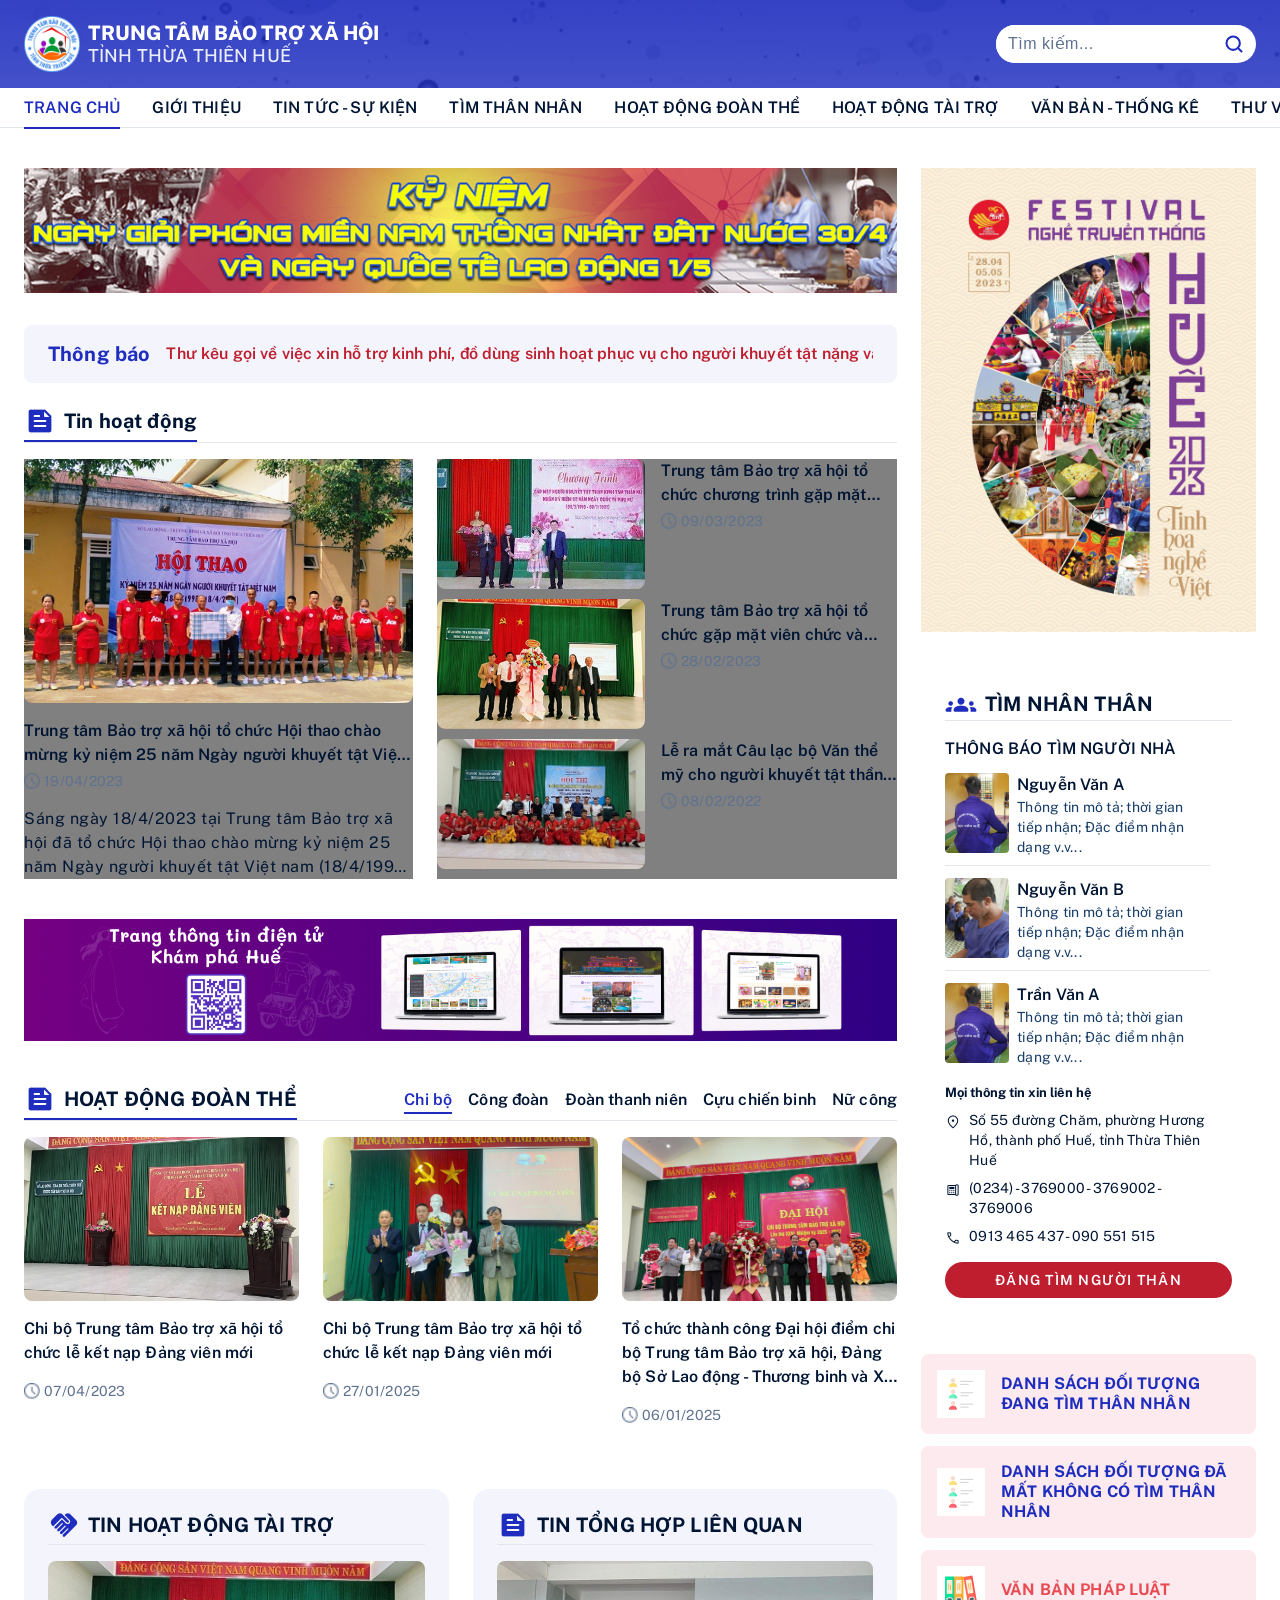
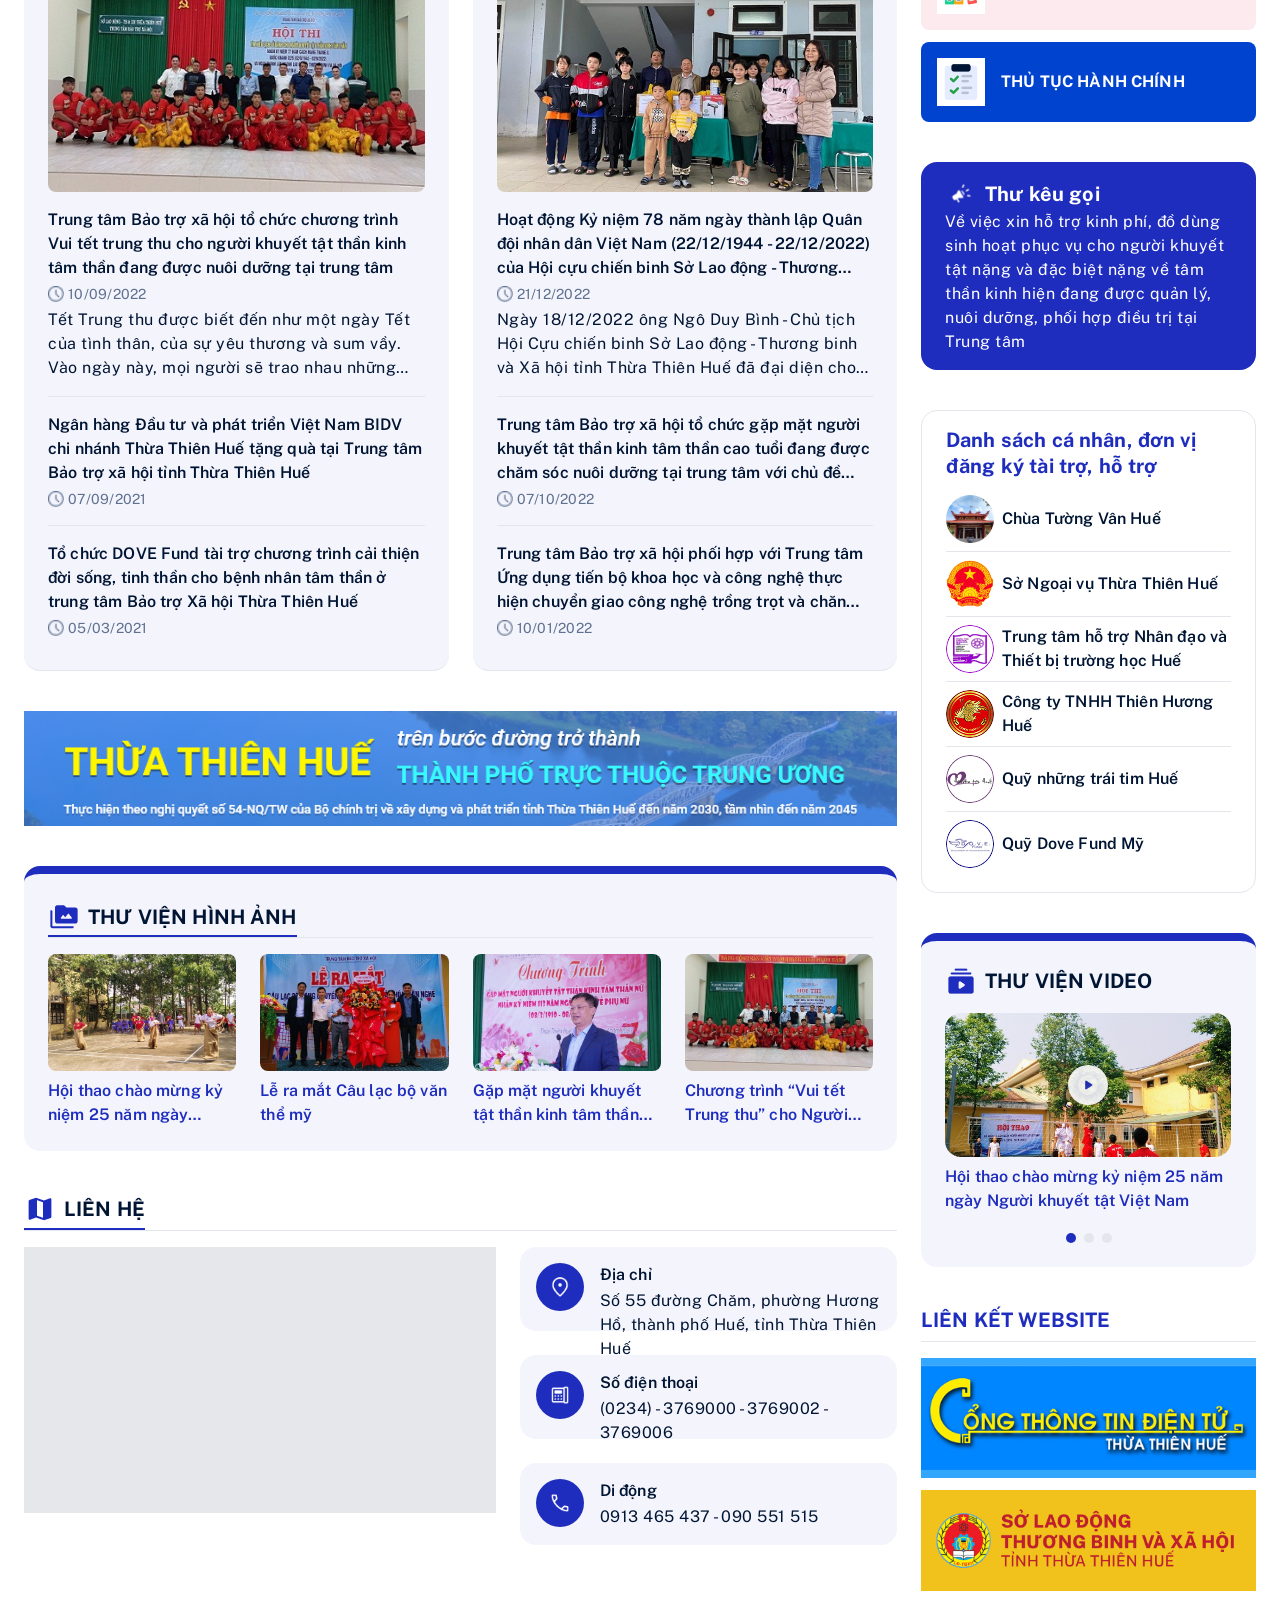
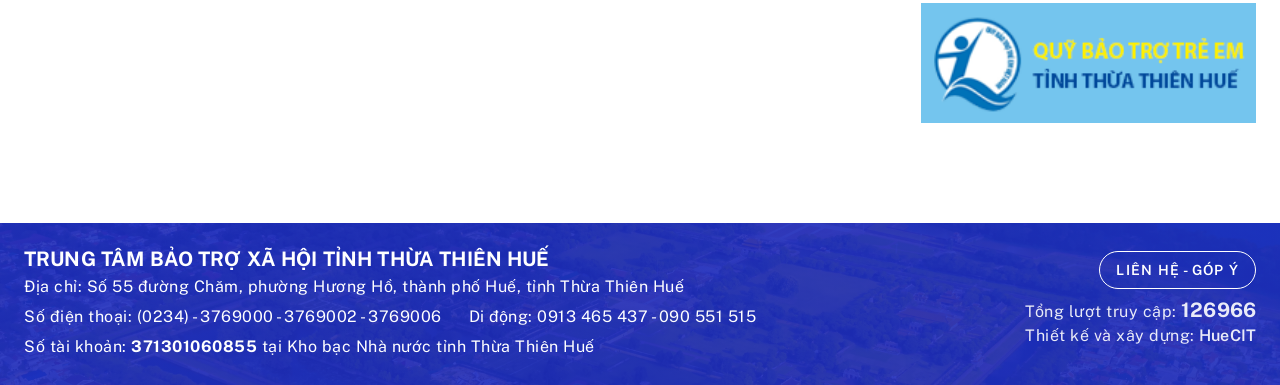
==== home/index.html @ dddcad67 "refactor: improve global and container styles" ====
<!doctype html>
<html lang="vi">
	<head>
		<meta charset="UTF-8" />
		<meta
			name="viewport"
			content="width=device-width, initial-scale=1.0" />
		<link
			href="https://unpkg.com/aos@2.3.1/dist/aos.css"
			rel="stylesheet" />
		<link
			rel="icon"
			href="./assets/favicon/favicon-32x32.ico" />
		<link
			rel="stylesheet"
			href="./assets/css/style.css" />
		<title>Home Page</title>
	</head>
	<body>
		<div class="container">
			<header>
				<div class="top-header">
					<div
						class="left-header align-center"
						data-aos="fade-right">
						<img
							src="./assets/images/header/logo-icon.png"
							alt="Logo"
							class="logo" />
						<div class="header-text">
							<span class="title">TRUNG TÂM BẢO TRỢ XÃ HỘI</span>
							<span class="subtitle">TỈNH THỪA THIÊN HUẾ</span>
						</div>
					</div>

					<div class="right-header">
						<form
							class="search-form align-center"
							role="search"
							action="/search"
							method="GET"
							data-aos="fade-left">
							<input
								type="search"
								name="q"
								class="search-input text-desc"
								placeholder="Tìm kiếm..."
								aria-label="Tìm kiếm"
								autocomplete="off" />
							<button
								type="submit"
								class="search-btn flex-center"
								aria-label="Nút tìm kiếm">
								<svg
									xmlns="http://www.w3.org/2000/svg"
									width="16"
									height="16"
									viewBox="0 0 24 24"
									fill="none"
									stroke="currentColor"
									stroke-width="2.5"
									stroke-linecap="round"
									stroke-linejoin="round">
									<circle
										cx="11"
										cy="11"
										r="8"></circle>
									<line
										x1="21"
										y1="21"
										x2="16.65"
										y2="16.65"></line>
								</svg>
							</button>
						</form>
					</div>
				</div>
				<div class="navigation flex-center">
					<nav
						class="main-nav"
						aria-label="Điều hướng chính">
						<ul class="nav-list align-center"></ul>
					</nav>
				</div>
			</header>

			<div class="main-content">
				<div class="content">
					<main class="left-content">
						<div class="banner-widget">
							<div
								class="banner"
								style="padding: 0 0 8px 0"
								data-aos="zoom-in"
								data-aos-delay="200">
								<a href="">
									<img
										src="./assets/images/banner/top_banner.png"
										alt="Kỷ niệm ngày Giải phóng miền Nam, thống nhất đất nước 30/4 và Quốc tế Lao động 1/5"
								/></a>
							</div>

							<div class="announcement align-center">
								<span class="announcement-title text-title">Thông báo</span>
								<div class="announcement-marquee">
									<a
										href="#"
										class="announcement-link text-subtitle">
										Thư kêu gọi về việc xin hỗ trợ kinh phí, đồ dùng sinh hoạt phục vụ cho người
										khuyết tật nặng và đặc biệt nặng về tâm thần kinh hiện đang được quản lý, nuôi
										dưỡng, phối hợp điều trị tại Trung tâm
									</a>
								</div>
							</div>
						</div>

						<div
							class="article-list"
							id="article-list"></div>

						<div
							class="banner"
							data-aos="zoom-in"
							data-aos-delay="200">
							<a href="">
								<img
									src="./assets/images/banner/center_banner.png"
									alt="Trang thông tin điện tử. Khám phá Huế" />
							</a>
						</div>

						<div class="activities">
							<div class="activities-header">
								<div class="section-title-content has-accent align-center">
									<span class="icon-title flex-center">
										<img
											src="./assets/images/list-icon/title/feed.png"
											alt="" />
									</span>

									<h2 class="text-title">HOẠT ĐỘNG ĐOÀN THỂ</h2>
								</div>

								<nav
									id="activities-nav"
									class="activities-nav text-subtitle align-center"></nav>
							</div>

							<div
								id="activities-list"
								class="activities-list"></div>
						</div>

						<div
							id="related-sections"
							class="related-sections"></div>

						<div
							class="banner"
							data-aos="zoom-in"
							data-aos-delay="200">
							<a href="">
								<img
									src="./assets/images/banner/bottom_banner.png"
									alt="THỪA THIÊN HUẾ trên bước đường trở thành THÀNH PHỐ TRỰC THUỘC TRUNG ƯƠNG" />
							</a>
						</div>

						<div
							id="image-library"
							class="image-library"></div>

						<div class="office-contact">
							<div class="section-title">
								<div
									class="section-title-content has-accent align-center"
									data-aos="fade-right">
									<span class="icon-title flex-center">
										<img
											src="./assets/images/list-icon/map.png"
											alt="LIÊN HỆ" />
									</span>

									<h2 class="text-title">LIÊN HỆ</h2>
								</div>
							</div>

							<div class="office-contact-content">
								<div
									class="office-contact-map"
									data-aos="fade-right">
									<iframe
										src="https://www.google.com/maps/embed?pb=!1m18!1m12!1m3!1d3826.3268831462383!2d107.57902497513851!3d16.45897772888626!2m3!1f0!2f0!3f0!3m2!1i1024!2i768!4f13.1!3m3!1m2!1s0x3141a149e050b84b%3A0xb17d381011b09e63!2zVHJ1bmcgdMOibSBDw7RuZyBuZ2jhu4cgVGjDtG5nIHRpbiB0aMOgbmggcGjhu5EgSHXhur8!5e0!3m2!1svi!2s!4v1790326390320!5m2!1svi!2s"
										width="100%"
										height="100%"
										style="border: 0"
										allowfullscreen=""
										loading="lazy"
										referrerpolicy="no-referrer-when-downgrade">
									</iframe>
								</div>

								<div
									id="office-contact-list"
									class="office-contact-list"
									data-aos="fade-left"></div>
							</div>
						</div>
					</main>

					<aside class="sidebar">
						<div
							class="widget banner-widget"
							data-aos="zoom-in"
							data-aos-delay="200">
							<a href="">
								<img
									src="./assets/images/sidebar-banner/img.png"
									alt="Festival truyền thống" />
							</a>
						</div>

						<div class="widget news-widget">
							<div
								class="section-title-content align-center"
								style="border-bottom: 1px solid #e3e6eb; width: 100%">
								<span class="icon-title flex-center">
									<img
										src="./assets/images/list-icon/groups.png"
										alt="" />
								</span>

								<h2 class="text-title">TÌM NHÂN THÂN</h2>
							</div>

							<div class="mini-post-list">
								<h3 class="text-subtitle">THÔNG BÁO TÌM NGƯỜI NHÀ</h3>

								<div id="missing-relatives-list"></div>
							</div>

							<div
								id="contact-info"
								data-aos="fade-up"></div>

							<a
								href="#"
								class="find-relative-btn flex-center text-button">
								ĐĂNG TÌM NGƯỜI THÂN
							</a>
						</div>

						<div
							class="widget banner-widget"
							id="banner-list"
							data-aos="fade-up"></div>

						<div
							class="widget appeal-widget"
							data-aos="zoom-in"
							data-aos-duration="800">
							<div class="section-title-content align-center">
								<span class="icon-title flex-center">
									<img
										src="./assets/images/list-icon/campaign.png"
										alt="" />
								</span>

								<h3 class="text-title">Thư kêu gọi</h3>
							</div>

							<p class="text-desc">
								Về việc xin hỗ trợ kinh phí, đồ dùng sinh hoạt phục vụ cho người khuyết tật nặng và đặc
								biệt nặng về tâm thần kinh hiện đang được quản lý, nuôi dưỡng, phối hợp điều trị tại
								Trung tâm
							</p>
						</div>

						<div
							class="widget sponsor-widget"
							data-aos="fade-up">
							<h3 class="sponsor-title text-title">
								Danh sách cá nhân, đơn vị<br />
								đăng ký tài trợ, hỗ trợ
							</h3>
							<div
								id="sponsor-list"
								class="sponsor-list"></div>
						</div>

						<div
							class="widget video-widget"
							data-aos="fade-up">
							<div
								class="section-title-content align-center"
								id="video-widget-heading"></div>

							<div id="video-list"></div>

							<div
								id="video-dots"
								class="video-dots"
								aria-label="Chọn video"></div>
						</div>

						<div
							class="widget website-links"
							data-aos="fade-up">
							<h4 class="widget-heading-text text-title">LIÊN KẾT WEBSITE</h4>
							<div id="website-links-list"></div>
						</div>
					</aside>
				</div>
			</div>

			<footer>
				<div class="footer-container align-center">
					<div
						id="footer-contact"
						class="left-footer"></div>

					<div class="right-footer">
						<a
							href="#lien-he"
							class="btn-feedback text-button"
							>LIÊN HỆ - GÓP Ý</a
						>
						<p class="start-item text-desc">Tổng lượt truy cập: <span class="text-title">126966</span></p>
						<p class="start-item text-desc">
							Thiết kế và xây dựng:
							<a
								class="text-subtitle"
								href="#"
								target="_blank"
								>HueCIT</a
							>
						</p>
					</div>
				</div>
			</footer>
		</div>
		<script src="https://unpkg.com/aos@2.3.1/dist/aos.js"></script>
		<script>
			AOS.init({
				duration: 1000,
				once: true,
			});
		</script>
		<script
			type="module"
			src="./assets/js/script.js"></script>
	</body>
</html>
---- home/assets/css/style.css ----
@font-face {
	font-family: 'Public Sans';
	src:
		url('../fonts/PublicSans/PublicSans-VariableFont_wght.ttf') format('truetype-variations'),
		url('../fonts/PublicSans/PublicSans-VariableFont_wght.ttf') format('truetype');
	font-weight: 400 900;
	font-style: normal;
	font-display: swap;
}

@font-face {
	font-family: 'Public Sans';
	src:
		url('../fonts/PublicSans/PublicSans-Italic-VariableFont_wght.ttf') format('truetype-variations'),
		url('../fonts/PublicSans/PublicSans-Italic-VariableFont_wght.ttf') format('truetype');
	font-weight: 400 900;
	font-style: italic;
	font-display: swap;
}

:root {
	/* Background */
	--color-primary: #1e2dbe;
	--color-secondary: #ffffff;
	--color-surface: #f4f4fc;
	--color-danger: #be1e2e;

	/* Text */
	--color-text-primary: #001533;
	--color-text-secondary: #ffffff;
	--color-text-muted: #5e718f;

	/* Interactive */
	--color-link: #1e2dbe;
	--color-link-hover: #1630a8;
	--color-border: #e3e6eb;

	/* Accent */
	--color-accent: #1e2dbe;
}

* {
	margin: 0;
	padding: 0;
	box-sizing: border-box;
}

body {
	font-family: 'Public Sans', sans-serif;
	font-size: 13px;
	line-height: 1.5;
	background: var(--color-secondary);
	color: var(--color-text-primary);
}

a {
	color: inherit;
	text-decoration: none;
}

ul,
ol {
	list-style: none;
}

img {
	display: block;
	max-width: 100%;
}

/* Utility Class */
.flex-center {
	display: flex;
	align-items: center;
	justify-content: center;
}

.align-center {
	display: flex;
	align-items: center;
}

.icon-title {
	width: 32px;
	height: 32px;
	flex-shrink: 0;
}

.line-clamp {
	display: -webkit-box;
	-webkit-box-orient: vertical;
	-webkit-line-clamp: 2;
	line-clamp: 2;
	overflow: hidden;
}

.line-clamp-3 {
	display: -webkit-box;
	-webkit-box-orient: vertical;
	-webkit-line-clamp: 3;
	line-clamp: 3;
	overflow: hidden;
}

.text-title {
	font-weight: 700;
	font-size: 20px;
	line-height: 26px;
	letter-spacing: 0.15px;
}

.text-subtitle {
	font-weight: 600;
	font-size: 16px;
	line-height: 24px;
	letter-spacing: 0.15px;
}

.text-desc {
	font-weight: 400;
	font-size: 16px;
	line-height: 24px;
	letter-spacing: 0.5px;
}

.text-button {
	font-weight: 600;
	font-size: 14px;
	line-height: 20px;
	letter-spacing: 1.25px;
	border-radius: 24px;
	color: var(--color-text-secondary);
}

.text-sm-desc {
	font-weight: 400;
	font-size: 14px;
	line-height: 20px;
	letter-spacing: 0.25px;
}
/* Utility Class */

body > .container {
	width: 100%;
	max-width: 1920px;
	margin: 0 auto;
}

header {
	width: 100%;
	background:
		linear-gradient(rgba(30, 45, 190, 0.9), rgba(30, 45, 190, 0.8)),
		url('../images/bg-header/Frame.png') center / cover no-repeat;
	margin-bottom: 40px;
}

.top-header {
	display: flex;
	align-items: center;
	justify-content: space-between;

	height: 88px;
	max-width: 1408px;
	margin: 0 auto;
	padding: 0 24px;
}

.logo {
	width: 56px;
	height: 56px;
	object-fit: contain;
	flex-shrink: 0;
}

.header-text {
	display: flex;
	flex-direction: column;
	justify-content: center;
}

.left-header {
	gap: 8px;
}

.left-header .title,
.left-header .subtitle {
	color: var(--color-text-secondary);
}

.left-header .title {
	font-weight: 800;
	font-size: 20px;
	line-height: 24px;
	letter-spacing: 0px;
}

.left-header .subtitle {
	font-weight: 500;
	font-size: 18px;
	line-height: 22px;
	letter-spacing: 0.15px;
	opacity: 0.9;
}

.search-form {
	width: 100%;
	max-width: 280px;
	aspect-ratio: 280 / 40;

	background: var(--color-secondary);
	border-radius: 40px;
	overflow: hidden;
}

.search-input,
.search-input::placeholder {
	color: var(--color-text-muted);
}

.search-input {
	width: 100%;
	height: 100%;
	border: none;
	outline: none;
	padding: 0 12px;
}

.search-btn {
	width: 36px;
	height: 36px;
	border: none;
	background: transparent;
	color: var(--color-link);
	cursor: pointer;
	padding-right: 10px;
}

.search-btn svg {
	width: 24px;
	height: 20px;
}

.navigation {
	min-width: 0;
	height: 40px;
	background: #ffffff;
	border-bottom: 1px solid #e1e5ec;
}

.main-nav {
	width: 100%;
	max-width: 1408px;
	padding: 0 24px;
}

.main-nav,
.nav-list,
.nav-item,
.nav-link {
	height: 100%;
}

.nav-list {
	gap: 32px;
}

.nav-link {
	position: relative;
	font-size: 16px;
	font-weight: 600;
	line-height: 24px;
	letter-spacing: 0.15px;
	white-space: nowrap;
	color: var(--color-text-primary);
}

.nav-link::after {
	content: '';
	width: 0;
	height: 2px;
	position: absolute;
	left: 0;
	bottom: -2px;
	background: var(--color-link);
	transition: width 0.35s ease;
}

.nav-link:hover::after {
	width: 100%;
}

.nav-link.active::after {
	width: 100%;
}

.nav-link:hover,
.nav-link.active {
	color: var(--color-link);
}

.main-content {
	width: 100%;
	max-width: 1408px;
	margin: 0 auto;
	padding: 0 24px;
}

.content {
	display: flex;
	align-items: flex-start;
	gap: 24px;
}

.left-content {
	flex: 1;
	min-width: 0;
}

.sidebar {
	width: 335px;
	flex-shrink: 0;
}

/* REUSE BANNER */
.banner {
	padding: 40px 0;
	overflow: hidden;
}

.banner img {
	width: 100%;
	display: block;
}
/* REUSE BANNER */

.announcement {
	margin-top: 12px;
	width: 100%;
	padding: 16px 24px;
	background: var(--color-surface);
	border-radius: 8px;
	overflow: hidden;
}

.announcement-link {
	color: var(--color-danger) !important;
}

.announcement-title {
	margin-right: 16px;
	color: var(--color-link);
	flex-shrink: 0;
}

.announcement-marquee {
	flex: 1;
	min-width: 0;
	overflow: hidden;
	white-space: nowrap;
}

.announcement-link {
	display: inline-block;
	color: var(--color-text-primary);
	white-space: nowrap;
	animation: announcement-scroll 12s linear infinite;
}

.announcement-link:hover {
	color: var(--color-link);
	animation-play-state: paused;
}

@keyframes announcement-scroll {
	0% {
		transform: translateX(100%);
	}

	100% {
		transform: translateX(-100%);
	}
}

/* REUSE SECTION-TITLE */
.section-title {
	height: 40px;
	border-bottom: 1px solid var(--color-border);
}

.section-title-content {
	width: fit-content;
	height: 100%;
	gap: 8px;
}

.section-title-content.has-accent {
	border-bottom: 2px solid var(--color-accent);
}
/* REUSE SECTION_TITLE */

.article-list {
	margin-top: 20px;
	display: grid;
	grid-template-columns: minmax(0, 453fr) minmax(0, 536fr);
	column-gap: 24px;
}

.article-list .section-title {
	grid-column: 1 / -1;
	grid-row: 1;
	margin: 0 0 16px;
}

.article-list .article-item.featured {
	grid-column: 1;
	grid-row: 2 / 5;
}

.article-list .article-item:not(.featured) {
	grid-column: 2;
}

.article-item {
	display: flex;
	align-items: flex-start;
	gap: 16px;
	background-color: grey;
}

.article-item.featured {
	grid-column: 1;
	grid-row: 1 / 4;
	display: block;
	padding: 0;
}

.article-item.featured .thumb-link {
	width: 100%;
	max-width: 453px;
	aspect-ratio: 453 / 285;

	display: block;
	flex-shrink: 0;
	overflow: hidden;
	border-radius: 8px;
}

.article-item.featured .thumb-img {
	width: 100%;
	height: 100%;
	display: block;
	object-fit: cover;
	image-rendering: auto;
}

.article-item.featured .article-info,
.article-item.featured .article-desc {
	margin-top: 16px;
}

.article-item:not(.featured) {
	grid-column: 2;
	display: flex;
	align-items: flex-start;
	gap: 16px;
}

.article-item:not(.featured) .thumb-link {
	width: 100%;
	max-width: 208px;
	aspect-ratio: 208 / 130;
	display: block;

	overflow: hidden;
	border-radius: 8px;
}

.article-item:not(.featured) .thumb-img {
	width: 100%;
	height: 100%;
	display: block;
	object-fit: cover;
	image-rendering: auto;
}

.article-info {
	flex: 1;
	min-width: 0;
}

.article-title a:hover {
	color: var(--color-link);
}

/* REUSE DATETIME */
.date-meta {
	gap: 4px;
	height: 20px;
	margin: 4px 0;
	color: var(--color-text-muted);
}

.date-meta img {
	width: 16px;
	height: 16px;
	flex-shrink: 0;
}
/* REUSE DATETIME*/

.article-desc {
	margin: 4px 0 0;
}

.article-item:not(.featured) .article-desc {
	display: none;
}

.activities {
	padding-bottom: 60px;
	background: var(--color-secondary);
}

.activities-header {
	position: relative;
	height: 40px;

	display: flex;
	align-items: center;
	justify-content: space-between;
	border-bottom: 1px solid var(--color-border);
}

.activities-nav {
	height: 40px;
	gap: 16px;
	white-space: nowrap;
	overflow: hidden;
}

.activities-nav a {
	position: relative;
	color: var(--color-text);
}

.activities-nav a::after {
	content: '';
	position: absolute;
	left: 0;
	bottom: -2px;
	width: 0;
	height: 2px;
	background: var(--color-link);
	transition: width 0.35s ease;
}

.activities-nav a:hover::after {
	width: 100%;
}

.activities-nav a.active::after {
	width: 100%;
}

.activities-nav a:hover,
.activities-nav a.active {
	color: var(--color-link);
}

.activities-list {
	width: 100%;
	margin-top: 16px;
	overflow: hidden;
}

.activities-track {
	display: flex;
	gap: 24px;
	transition: transform 0.5s ease;
}

.activities-item {
	flex: 0 0 calc((100% - 48px) / 3);
	min-width: 0;
}

.activities-thumb {
	width: 100%;
	max-width: 334px;
	aspect-ratio: 334 / 200;

	display: block;
	overflow: hidden;
	border-radius: 8px;
}

.activities-thumb img {
	width: 100%;
	height: 100%;
	display: block;
	object-fit: cover;
}

.activities-item-title {
	margin: 16px 0 16px 0;
}

.activities-item-title a:hover {
	color: var(--color-text-muted);
}

.empty-message {
	grid-column: 1 / -1;
	padding: 32px 24px;
	text-align: center;
	color: var(--color-text-muted);
	background: var(--color-surface);
	border: 1px solid var(--color-border);
	border-radius: 8px;
}

.related-sections {
	width: 100%;
	display: grid;
	grid-template-columns: repeat(2, minmax(0, 1fr));
	gap: 24px;
}

.related-section {
	padding: 16px 24px;
	background: var(--color-surface);
	border-radius: 16px;
	border-bottom: 1px solid var(--color-border);
}

.related-section-list {
	margin-top: 16px;
}

.related-article {
	border-bottom: 1px solid var(--color-border);
	margin-bottom: 16px;
}

.related-article:last-child {
	border-bottom: none;
}

.related-article-image {
	display: block;
	width: 100%;
	max-width: 465px;
	aspect-ratio: 465 / 285;
	margin-bottom: 16px;

	object-fit: cover;
	border-radius: 8px;
}

.related-article-list {
	min-width: 0;
	margin-bottom: 16px;
}

.image-library {
	padding: 24px;
	background: var(--color-surface);
	border-top: 8px solid var(--color-accent);
	border-radius: 16px;
	overflow: hidden;
}

.image-library-list {
	margin-top: 16px;
	display: grid;
	grid-template-columns: repeat(4, minmax(0, 1fr));
	gap: 24px;
}

.image-library-list:has(.image-library-track) {
	display: block;
	overflow: hidden;
}

.image-library-track {
	display: flex;
	gap: 24px;
	transition: transform 0.5s ease;
}

.image-library-track .image-library-item {
	flex: 0 0 calc((100% - 72px) / 4);
	min-width: 0;
}

.image-library-thumb {
	display: block;
	width: 100%;
	aspect-ratio: 232.5 / 144;

	overflow: hidden;
	border-radius: 8px;
}

.image-library-thumb img {
	display: block;
	width: 100%;
	height: 100%;
	object-fit: cover;
}

.image-library-item-title {
	margin-top: 8px;
	color: var(--color-link);
}

.image-library-item-title a:hover {
	color: var(--color-text-primary);
}

.office-contact {
	width: 100%;
	padding-top: 40px;
}

.office-contact-content {
	width: 100%;
	display: grid;
	grid-template-columns: minmax(0, 1.25fr) minmax(320px, 1fr);
	gap: 24px;
	margin-top: 16px;
}

.office-contact-map {
	width: 100%;
	max-width: 573px;
	aspect-ratio: 573 / 324;
	overflow: hidden;
	background: #e5e7eb;
}

.office-contact-map iframe {
	display: block;
	width: 100%;
	height: 100%;
	border: 0;
}

.office-contact-list {
	display: flex;
	flex-direction: column;
	gap: 24px;
}

.office-contact-item {
	display: flex;
	align-items: flex-start;
	max-height: 84px;
	padding: 16px;
	background: #f4f4fc;
	border-radius: 16px;
}

.office-contact-icon {
	width: 48px;
	height: 48px;
	flex: 0 0 48px;
	margin-right: 16px;
	border-radius: 50%;
	background: var(--color-primary);
}

.office-contact-icon img {
	width: 24px;
	height: 24px;
	display: block;
}

.office-contact-detail {
	flex: 1;
	min-width: 0;
}

.office-contact-detail h3 {
	margin-bottom: 2px;
}

.widget {
	margin-bottom: 40px;
}

.news-widget {
	width: 100%;
	border-radius: 16px;
	padding: 16px 24px;
}

.mini-post-list {
	margin-top: 16px;
	padding-right: 22px;
}

.mini-post {
	display: flex;
	align-items: flex-start;
	gap: 8px;
	border-bottom: 1px solid var(--color-border);
	padding-bottom: 8px;
	margin: 12px 0 8px 0;
}

.mini-post:last-child {
	border-bottom: none;
}

.mini-thumb {
	width: 100%;
	max-width: 64px;
	aspect-ratio: 64 / 80;

	flex-shrink: 0;
	object-fit: cover;
	border-radius: 4px;
}

.mini-content {
	flex: 1;
	min-width: 0;
}

.mini-desc {
	color: #173c68;
}

.contact-info {
	margin-top: 16px;
}

.contact-info .title {
	font-weight: 600;
	font-size: 14px;
	line-height: 20px;
	letter-spacing: 0.1px;
}

.contact-item {
	display: flex;
	align-items: flex-start;
	margin-top: 8px;
	padding-right: 22px;
	gap: 8px;
}

.contact-icon {
	padding-top: 4px;
	flex-shrink: 0;
}

.find-relative-btn {
	width: 100%;
	height: 36px;
	margin-top: 16px;
	background: var(--color-danger);
	padding: 8px 16px;
}

.find-relative-btn:hover {
	background: #ffffff;
	color: var(--color-danger);
	border: 1px solid var(--color-danger);
}

.banner-widget {
	display: flex;
	flex-direction: column;
	gap: 12px;
}

.cta-card {
	min-height: 80px;
	padding: 16px;
	gap: 16px;
	border-radius: 8px;
	color: var(--color-link);
}

.cta-icon {
	width: 48px;
	height: 48px;
	flex-shrink: 0;
	background-color: var(--color-secondary);
}

.cta-text {
	font-weight: 700;
	font-size: 16px;
	line-height: 20px;
	letter-spacing: 0.15px;
}

.cta-card.pink {
	background: #fdeaee;
	color: var(--color-link);
}

.cta-card.blue {
	background: #0043ce;
	color: var(--color-text-secondary);
}

.appeal-widget {
	padding: 16px 24px;
	border-radius: 16px;
	background: var(--color-primary);
	color: var(--color-text-secondary);
}

.sponsor-widget {
	padding: 16px 24px;
	border-radius: 16px;
	border: 1px solid var(--color-border);
	background: var(--color-text-secondary);
}

.sponsor-title {
	color: var(--color-link);
}

.sponsor-list {
	margin-top: 16px;
	width: 100%;
}

.sponsor-item {
	min-height: 48px;
	margin-top: 8px;
	padding-bottom: 8px;
	gap: 8px;
	border-bottom: 1px solid var(--color-border);
}

.sponsor-item:last-child {
	border-bottom: none;
}

.sponsor-item img {
	width: 48px;
	height: 48px;
	flex-shrink: 0;
	object-fit: cover;
	border-radius: 50%;
}

.video-widget {
	width: 100%;
	padding: 24px;
	background-color: var(--color-surface);
	border-radius: 16px;
	border-top: 8px solid var(--color-accent);
}

#video-list {
	min-height: 220px;
}

.video-item {
	display: none;
	margin-top: 16px;
}

.video-item.active {
	display: block;
}

/* =========================
   Video Thumbnail
   ========================= */

.video-thumbnail {
	position: relative;
	width: 100%;
	max-width: 286px;
	aspect-ratio: 286 / 144;
	overflow: hidden;
	border-radius: 16px;
	cursor: pointer;
}

/* Thumbnail image */
.video-thumbnail > img {
	display: block;
	width: 100%;
	height: 100%;
	object-fit: cover;

	transition:
		opacity 0.25s ease,
		transform 0.3s ease;
}

/* Dark overlay */
.video-thumbnail::after {
	content: '';
	position: absolute;
	inset: 0;

	background: rgba(0, 0, 0, 0);

	pointer-events: none;

	transition: background-color 0.25s ease;
}

/* =========================
   Play Button
   ========================= */

.play-button {
	position: absolute;
	top: 50%;
	left: 50%;
	z-index: 2;

	width: 40px;
	height: 40px;

	display: flex;
	align-items: center;
	justify-content: center;

	padding: 0;
	border: 0;
	border-radius: 50%;

	background: var(--color-secondary);

	opacity: 0.9;

	transform: translate(-50%, -50%);

	transition:
		transform 0.25s ease,
		opacity 0.25s ease,
		background-color 0.25s ease,
		box-shadow 0.25s ease;
}

.play-button img {
	display: block;
	width: 48px;
	height: 48px;
	object-fit: contain;
}

.video-thumbnail:hover > img {
	opacity: 0.65;
	transform: scale(1.05);
}

.video-thumbnail:hover::after {
	background: rgba(0, 0, 0, 0.15);
}

.video-thumbnail:hover .play-button {
	opacity: 1;
	transform: translate(-50%, -50%) scale(1.12);
	background-color: var(--color-accent);
	box-shadow: 0 6px 20px rgba(0, 0, 0, 0.25);
}

.video-thumbnail:active .play-button {
	transform: translate(-50%, -50%) scale(0.98);
}

.video-item h4 {
	margin: 8px 0 0;
	color: var(--color-link);
}

.video-dots {
	display: flex;
	justify-content: center;
	align-items: center;
	gap: 8px;
}

.video-dot {
	width: 10px;
	height: 10px;
	padding: 0;
	border: 0;
	border-radius: 50%;
	background-color: var(--color-border);
	cursor: pointer;
	transition:
		width 0.2s ease,
		background-color 0.2s ease,
		transform 0.2s ease;
}

.video-dot.active {
	background-color: var(--color-accent);
}

.video-dot:hover {
	background-color: var(--color-secondary);
	transform: scale(1.15);
}

.widget-heading-text {
	padding-bottom: 8px;
	margin-bottom: 16px;
	color: var(--color-link);
	border-bottom: 1px solid var(--color-border);
}

.banner-link {
	display: block;
	margin-bottom: 12px;
}

.banner-link img {
	display: block;
	width: 100%;
	height: auto;
}

footer {
	margin-top: 60px;
	width: 100%;
	color: var(--color-text-secondary);
	background:
		linear-gradient(rgba(30, 45, 190, 0.9), rgba(30, 45, 190, 0.9)),
		url('..//images/bg-footer/bg_footer.png') center / cover no-repeat;
}

.footer-container {
	max-width: 1408px;
	margin: 0 auto;
	min-height: 162px;
	padding: 0 24px;
}

.left-footer {
	flex: 1;
}

.info-item {
	padding: 3px 0;
	/* color: #ededed; */
}

.right-footer {
	display: flex;
	flex-direction: column;
	align-items: flex-end;

	width: 100%;
	max-width: 232px;
	aspect-ratio: 232 / 106;
}

.btn-feedback {
	margin-bottom: 8px;
	padding: 8px 16px;
	border: 1px solid var(--color-secondary);
}

.start-item {
	color: rgba(255, 255, 255, 0.9);
}
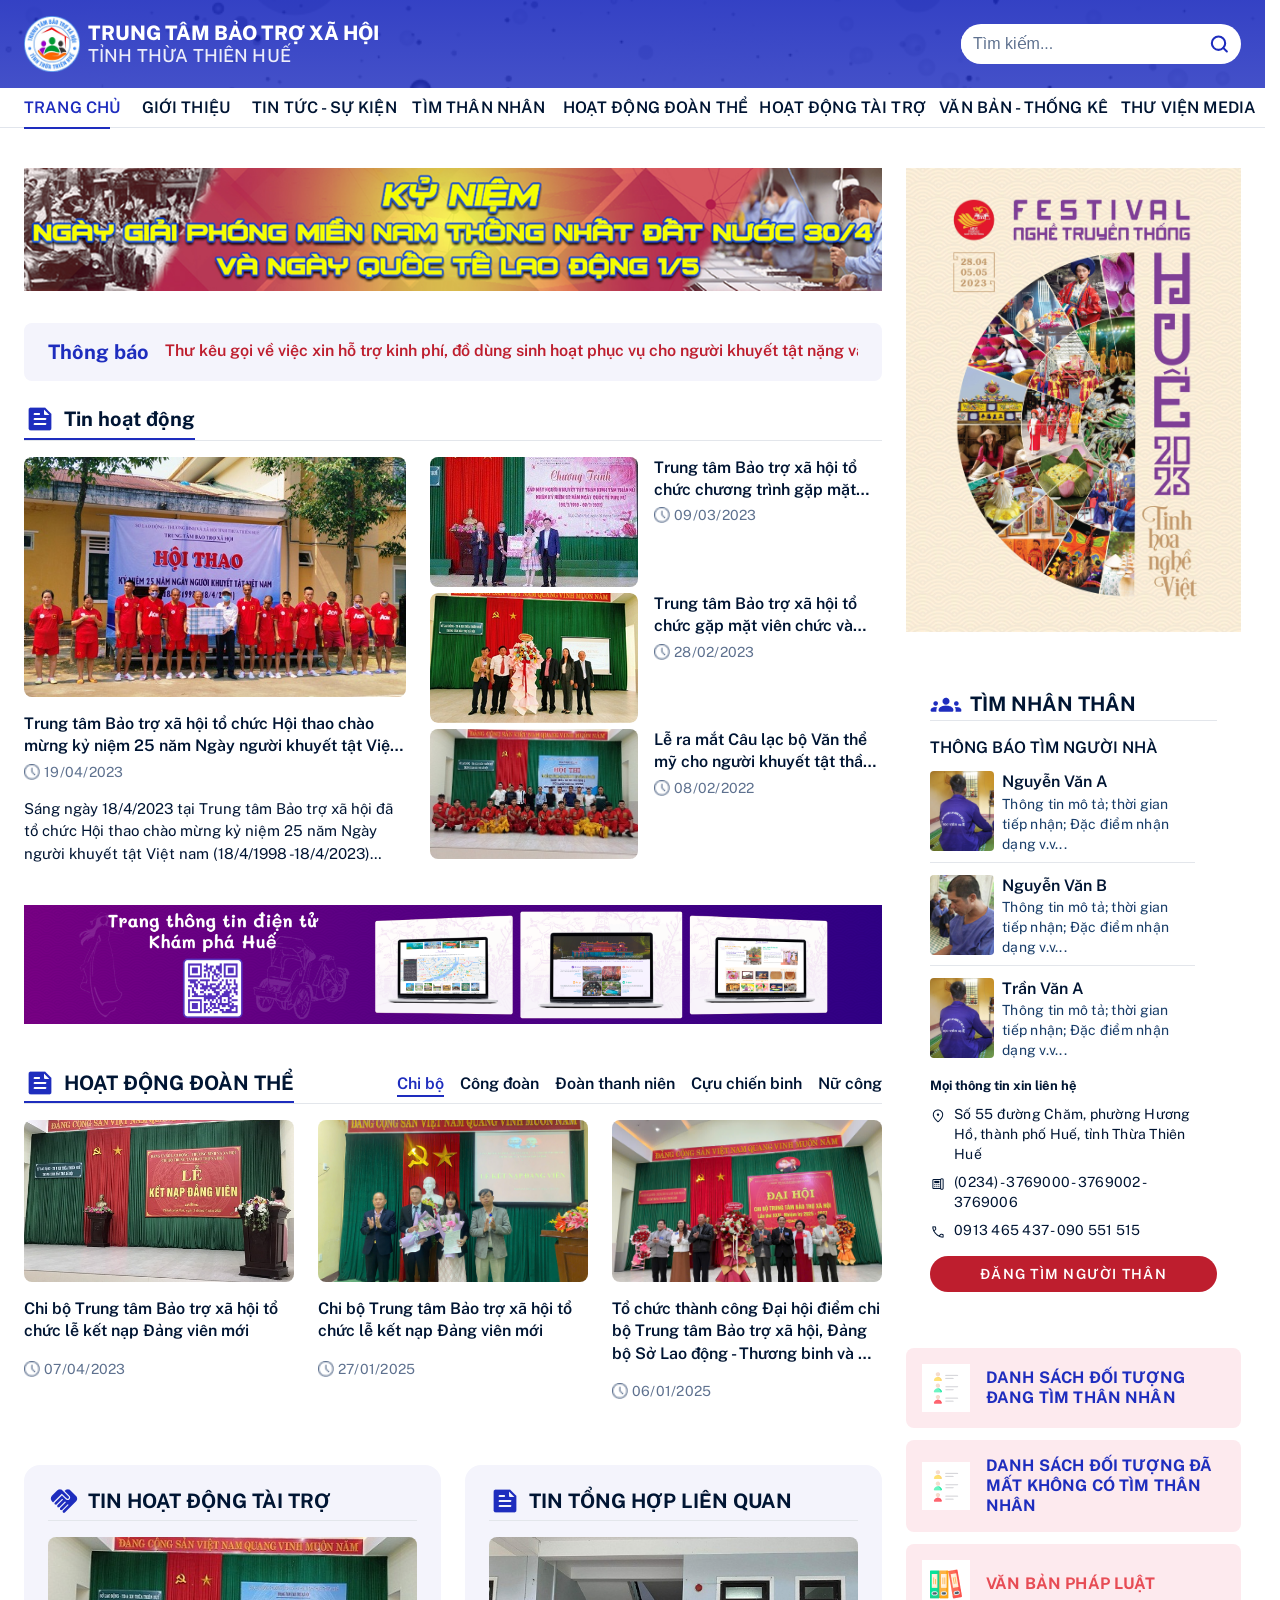
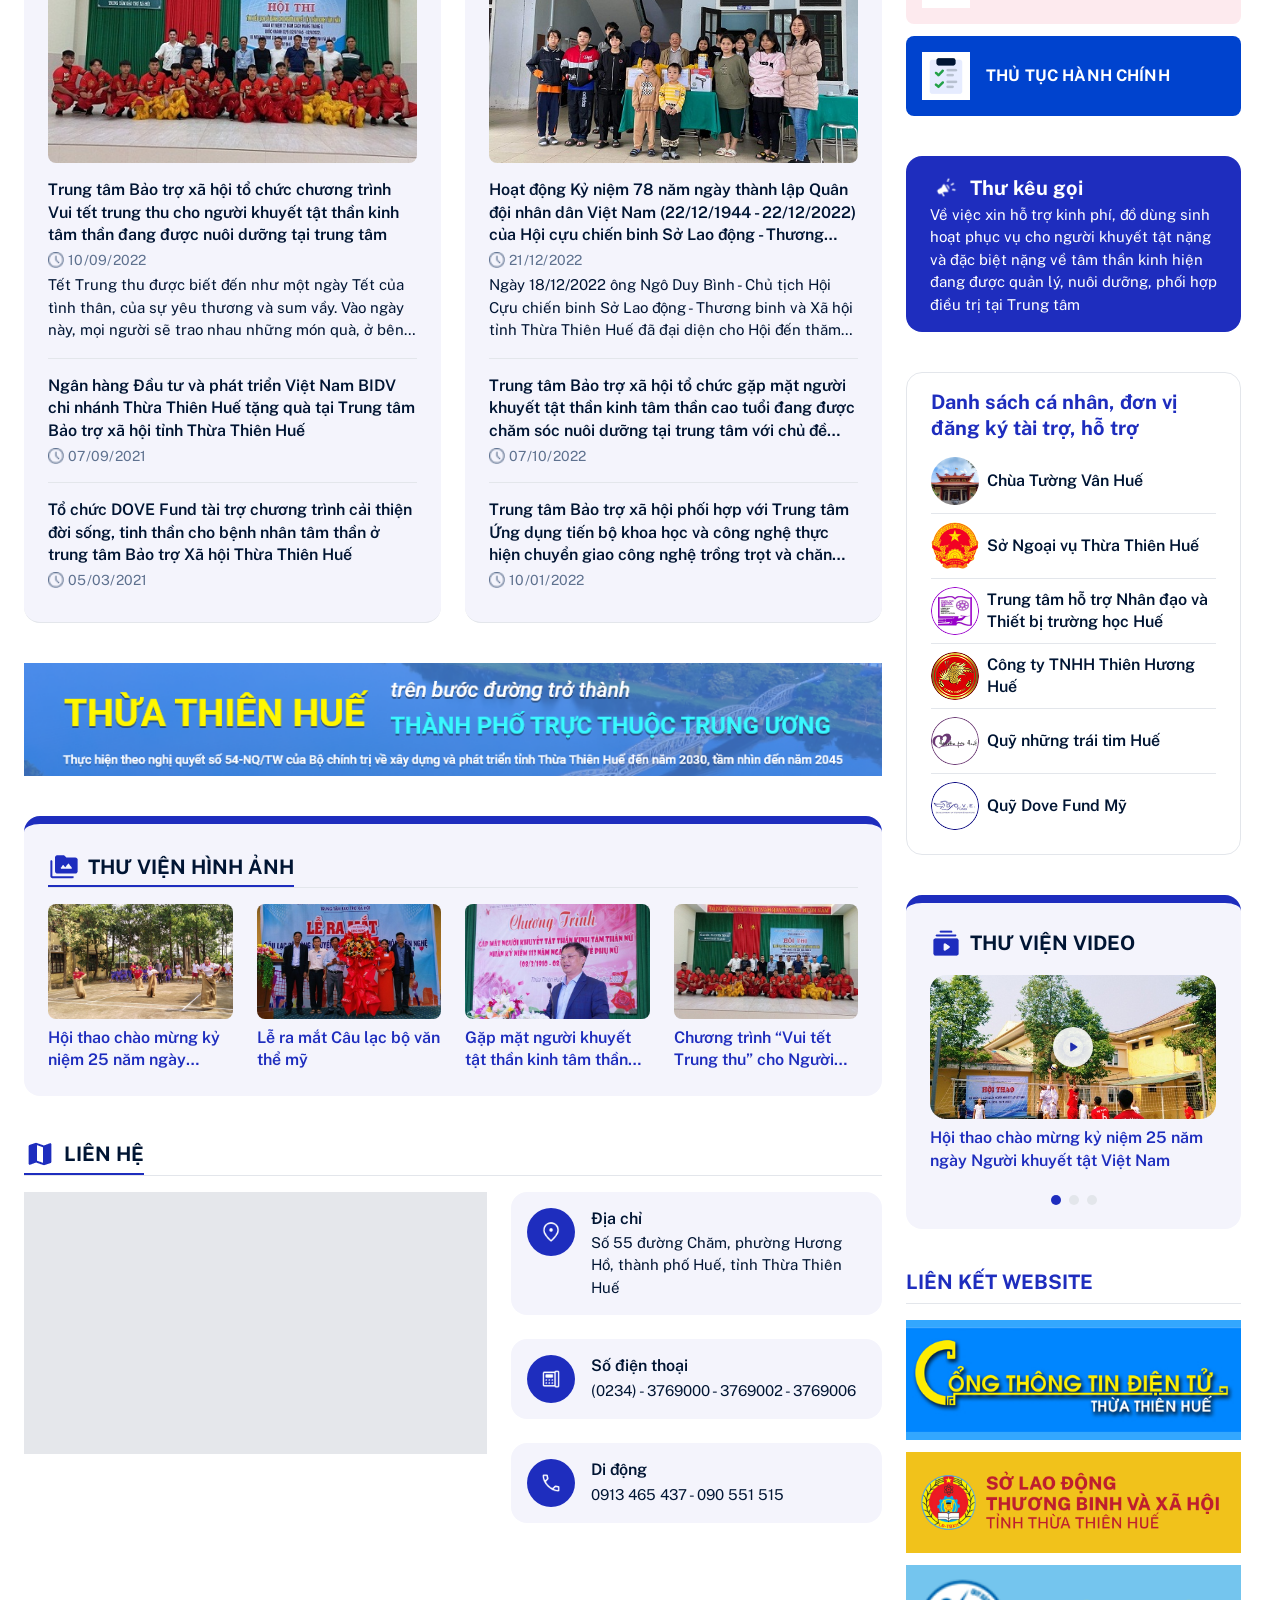
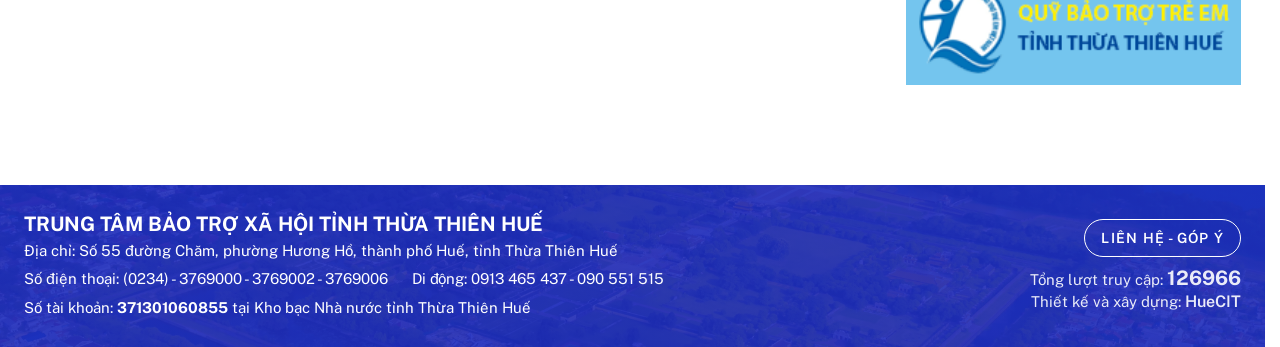
==== commit 4e778bac: "feat: make header responsive" ====
--- a/home/index.html
+++ b/home/index.html
@@ -33,53 +33,66 @@
 						</div>
 					</div>
 
-					<div class="right-header">
-						<form
-							class="search-form align-center"
-							role="search"
-							action="/search"
-							method="GET"
-							data-aos="fade-left">
-							<input
-								type="search"
-								name="q"
-								class="search-input text-desc"
-								placeholder="Tìm kiếm..."
-								aria-label="Tìm kiếm"
-								autocomplete="off" />
-							<button
-								type="submit"
-								class="search-btn flex-center"
-								aria-label="Nút tìm kiếm">
-								<svg
-									xmlns="http://www.w3.org/2000/svg"
-									width="16"
-									height="16"
-									viewBox="0 0 24 24"
-									fill="none"
-									stroke="currentColor"
-									stroke-width="2.5"
-									stroke-linecap="round"
-									stroke-linejoin="round">
-									<circle
-										cx="11"
-										cy="11"
-										r="8"></circle>
-									<line
-										x1="21"
-										y1="21"
-										x2="16.65"
-										y2="16.65"></line>
-								</svg>
-							</button>
-						</form>
-					</div>
+					<form
+						class="search-form align-center"
+						role="search"
+						action="/search"
+						method="GET"
+						data-aos="fade-left">
+						<input
+							class="search-input"
+							type="search"
+							placeholder="Tìm kiếm..."
+							aria-label="Tìm kiếm" />
+						<button
+							class="search-btn flex-center"
+							type="submit"
+							aria-label="Tìm kiếm">
+							<svg
+								xmlns="http://www.w3.org/2000/svg"
+								width="16"
+								height="16"
+								viewBox="0 0 24 24"
+								fill="none"
+								stroke="currentColor"
+								stroke-width="2.5"
+								stroke-linecap="round"
+								stroke-linejoin="round">
+								<circle
+									cx="11"
+									cy="11"
+									r="8"></circle>
+								<line
+									x1="21"
+									y1="21"
+									x2="16.65"
+									y2="16.65"></line>
+							</svg>
+						</button>
+					</form>
+
+					<button
+						class="nav-toggle"
+						type="button"
+						aria-expanded="false"
+						aria-controls="nav-list"
+						data-aos="fade-left">
+						<span
+							class="nav-toggle-icon"
+							aria-hidden="true"
+							><span></span><span></span><span></span
+						></span>
+						<span class="nav-toggle-label">Menu</span>
+					</button>
 				</div>
-				<div class="navigation flex-center">
+
+				<div class="navigation">
 					<nav
 						class="main-nav"
 						aria-label="Điều hướng chính">
-						<ul class="nav-list align-center"></ul>
+						<ul
+							class="nav-list align-center"
+							id="nav-list"></ul>
 					</nav>
 				</div>
 			</header>
@@ -191,9 +204,6 @@
 									data-aos="fade-right">
 									<iframe
 										src="https://www.google.com/maps/embed?pb=!1m18!1m12!1m3!1d3826.3268831462383!2d107.57902497513851!3d16.45897772888626!2m3!1f0!2f0!3f0!3m2!1i1024!2i768!4f13.1!3m3!1m2!1s0x3141a149e050b84b%3A0xb17d381011b09e63!2zVHJ1bmcgdMOibSBDw7RuZyBuZ2jhu4cgVGjDtG5nIHRpbiB0aMOgbmggcGjhu5EgSHXhur8!5e0!3m2!1svi!2s!4v1790326390320!5m2!1svi!2s"
-										width="100%"
-										height="100%"
-										style="border: 0"
 										allowfullscreen=""
 										loading="lazy"
 										referrerpolicy="no-referrer-when-downgrade">
--- a/home/assets/css/style.css
+++ b/home/assets/css/style.css
@@ -19,7 +19,7 @@
 }
 
 :root {
-	/* Background */
+	/* Color */
 	--color-primary: #1e2dbe;
 	--color-secondary: #ffffff;
 	--color-surface: #f4f4fc;
@@ -39,10 +39,17 @@
 	--color-accent: #1e2dbe;
 }
 
-* {
+*,
+*::before,
+*::after {
 	margin: 0;
 	padding: 0;
 	box-sizing: border-box;
+	min-inline-size: 0;
+}
+
+html {
+	scrollbar-gutter: stable;
 }
 
 body {
@@ -63,9 +70,13 @@
 	list-style: none;
 }
 
-img {
+img,
+video,
+iframe {
 	display: block;
 	max-width: 100%;
+	max-inline-size: 100%;
+	block-size: auto;
 }
 
 /* Utility Class */
@@ -103,24 +114,21 @@
 }
 
 .text-title {
+	font-size: clamp(16px, 1.2rem + 0.5vw, 20px);
+	line-height: 1.3;
 	font-weight: 700;
-	font-size: 20px;
-	line-height: 26px;
-	letter-spacing: 0.15px;
 }
 
 .text-subtitle {
 	font-weight: 600;
-	font-size: 16px;
-	line-height: 24px;
-	letter-spacing: 0.15px;
+	font-size: clamp(14px, 1rem + 0.2vw, 16px);
+	line-height: 1.4;
 }
 
 .text-desc {
 	font-weight: 400;
-	font-size: 16px;
-	line-height: 24px;
-	letter-spacing: 0.5px;
+	font-size: clamp(13px, 0.95rem + 0.1vw, 15px);
+	line-height: 1.5;
 }
 
 .text-button {
@@ -141,9 +149,19 @@
 /* Utility Class */
 
 body > .container {
-	width: 100%;
-	max-width: 1920px;
-	margin: 0 auto;
+	inline-size: 100%;
+	max-inline-size: 1920px;
+	margin-inline: auto;
+	overflow-x: clip;
+}
+
+.top-header,
+.main-nav,
+.main-content,
+.footer-container {
+	inline-size: min(100%, 1408px);
+	margin-inline: auto;
+	padding-inline: clamp(12px, 2.5vw, 24px);
 }
 
 header {
@@ -162,7 +180,6 @@
 	height: 88px;
 	max-width: 1408px;
 	margin: 0 auto;
-	padding: 0 24px;
 }
 
 .logo {
@@ -203,9 +220,8 @@
 }
 
 .search-form {
-	width: 100%;
-	max-width: 280px;
-	aspect-ratio: 280 / 40;
+	max-inline-size: 280px;
+	min-block-size: 40px;
 
 	background: var(--color-secondary);
 	border-radius: 40px;
@@ -424,7 +440,6 @@
 	display: flex;
 	align-items: flex-start;
 	gap: 16px;
-	background-color: grey;
 }
 
 .article-item.featured {
@@ -725,7 +740,7 @@
 .office-contact-content {
 	width: 100%;
 	display: grid;
-	grid-template-columns: minmax(0, 1.25fr) minmax(320px, 1fr);
+	grid-template-columns: minmax(0, 1.25fr) minmax(min(100%, 320px), 1fr);
 	gap: 24px;
 	margin-top: 16px;
 }
@@ -754,7 +769,6 @@
 .office-contact-item {
 	display: flex;
 	align-items: flex-start;
-	max-height: 84px;
 	padding: 16px;
 	background: #f4f4fc;
 	border-radius: 16px;
@@ -1153,10 +1167,6 @@
 	display: flex;
 	flex-direction: column;
 	align-items: flex-end;
-
-	width: 100%;
-	max-width: 232px;
-	aspect-ratio: 232 / 106;
 }
 
 .btn-feedback {
@@ -1168,3 +1178,340 @@
 .start-item {
 	color: rgba(255, 255, 255, 0.9);
 }
+
+.top-header,
+.left-header,
+.header-text,
+.search-form,
+.main-nav,
+.nav-list {
+	min-inline-size: 0;
+}
+
+.left-header {
+	display: flex;
+	align-items: center;
+	flex: 1 1 auto;
+}
+
+.header-text {
+	min-inline-size: 0;
+	max-inline-size: 100%;
+}
+
+.nav-toggle {
+	display: none;
+	align-items: center;
+	justify-content: center;
+	gap: 8px;
+	flex: 0 0 auto;
+	min-inline-size: 44px;
+	min-block-size: 44px;
+	padding: 8px 10px;
+	border: 1px solid var(--color-border);
+	border-radius: 8px;
+	background: #fff;
+	color: var(--color-text-primary);
+	font: inherit;
+	font-weight: 600;
+	cursor: pointer;
+}
+
+.nav-toggle-icon {
+	display: grid;
+	gap: 4px;
+	inline-size: 20px;
+}
+
+.nav-toggle-icon span {
+	display: block;
+	inline-size: 100%;
+	block-size: 2px;
+	border-radius: 2px;
+	background: currentColor;
+}
+
+.nav-toggle:focus-visible,
+.nav-link:focus-visible,
+.search-input:focus-visible,
+.search-btn:focus-visible {
+	outline: 3px solid #ffbf47;
+	outline-offset: 3px;
+}
+
+.search-form {
+	flex: 0 1 280px;
+	inline-size: min(100%, 280px);
+}
+
+.search-input {
+	min-inline-size: 0;
+	font-size: 16px;
+}
+
+.navigation {
+	position: relative;
+}
+
+@media (max-width: 1100px) {
+	.top-header {
+		gap: clamp(10px, 2vw, 20px);
+		padding-inline: clamp(12px, 2.5vw, 24px);
+	}
+
+	.left-header {
+		flex: 1 1 auto;
+		gap: clamp(8px, 1.2vw, 12px);
+	}
+
+	.logo {
+		inline-size: clamp(42px, 5.2vw, 56px);
+		block-size: clamp(42px, 5.2vw, 56px);
+	}
+
+	.left-header .title {
+		font-size: clamp(15px, 1.8vw, 20px);
+		line-height: 1.2;
+		text-wrap: pretty;
+	}
+
+	.left-header .subtitle {
+		font-size: clamp(13px, 1.55vw, 18px);
+		line-height: 1.25;
+	}
+
+	.search-form {
+		flex: 0 1 clamp(160px, 25vw, 280px);
+		inline-size: auto;
+	}
+
+	.nav-toggle {
+		display: inline-flex;
+	}
+
+	.navigation {
+		height: 0;
+		min-block-size: 0;
+		border: 0;
+		background: transparent;
+	}
+
+	.main-nav {
+		position: relative;
+		height: 0;
+		min-block-size: 0;
+		padding: 0;
+	}
+
+	.nav-list {
+		display: none;
+		position: absolute;
+		z-index: 1000;
+		inset-inline: 0;
+		top: 0;
+		height: auto;
+		max-block-size: min(70dvh, 520px);
+		overflow-y: auto;
+		flex-direction: column;
+		align-items: stretch;
+		gap: 0;
+		padding: 8px clamp(12px, 3vw, 24px);
+		background: #fff;
+		border: 1px solid var(--color-border);
+		box-shadow: 0 12px 24px rgb(0 0 0 / 12%);
+	}
+
+	.navigation.is-open .nav-list {
+		display: flex;
+	}
+
+	.nav-item,
+	.nav-link {
+		height: auto;
+		inline-size: 100%;
+	}
+
+	.nav-link {
+		display: flex;
+		align-items: center;
+		min-block-size: 44px;
+		padding: 10px 4px;
+		white-space: normal;
+		line-height: 1.35;
+	}
+
+	.nav-link::after {
+		inset-inline-start: 4px;
+		bottom: 4px;
+		max-inline-size: calc(100% - 8px);
+	}
+}
+
+@media (max-width: 600px) {
+	header {
+		margin-bottom: 24px;
+	}
+
+	.top-header {
+		position: relative;
+		display: flex;
+		flex-wrap: wrap;
+		align-items: center;
+		justify-content: space-between;
+		gap: 12px;
+		height: auto;
+		padding-block: 12px;
+		padding-inline: 12px;
+	}
+
+	.left-header {
+		display: flex;
+		align-items: center;
+		flex: 1 1 0;
+		min-width: 0;
+		gap: 8px;
+	}
+
+	.logo {
+		flex: 0 0 44px;
+		width: 44px;
+		height: 44px;
+	}
+
+	.header-text {
+		flex: 1 1 0;
+		min-width: 0;
+	}
+
+	.left-header .title {
+		font-size: clamp(12px, 3.5vw, 16px);
+		line-height: 1.25;
+		overflow-wrap: anywhere;
+	}
+
+	.left-header .subtitle {
+		font-size: clamp(11px, 3vw, 14px);
+		line-height: 1.3;
+	}
+
+	.search-form {
+		order: 2;
+		display: flex;
+		flex: 0 0 100%;
+		width: 100%;
+		max-width: none;
+		min-width: 0;
+		min-height: 44px;
+		align-items: center;
+		border-radius: 999px;
+		background: #fff;
+		overflow: hidden;
+	}
+
+	.search-input {
+		display: block;
+		flex: 1 1 0;
+		width: 0;
+		min-width: 0;
+		height: 44px;
+		padding-inline: 14px;
+		border: 0;
+		outline: none;
+		background: transparent;
+	}
+
+	.search-btn {
+		flex: 0 0 44px;
+		width: 44px;
+		height: 44px;
+		display: flex;
+		align-items: center;
+		justify-content: center;
+		padding: 0;
+	}
+
+	.search-input:focus-visible {
+		outline: 2px solid var(--color-link);
+		outline-offset: -3px;
+	}
+
+	.navigation {
+		height: auto;
+		min-height: 0;
+	}
+}
+
+@media (max-width: 340px) {
+	.top-header {
+		gap: 5px;
+		padding-inline: 8px;
+	}
+
+	.left-header {
+		gap: 6px;
+	}
+
+	.logo {
+		inline-size: 34px;
+		block-size: 34px;
+	}
+
+	.left-header .title {
+		font-size: 11px;
+	}
+
+	.left-header .subtitle {
+		font-size: 10px;
+	}
+
+	.search-form {
+		flex-basis: 100%;
+		inline-size: 100%;
+		min-block-size: 40px;
+	}
+
+	.search-form .search-btn {
+		flex: 0 0 40px;
+		inline-size: 40px;
+		min-block-size: 40px;
+	}
+
+	.nav-toggle {
+		inline-size: 36px;
+		min-inline-size: 36px;
+		min-block-size: 36px;
+		padding: 6px;
+	}
+
+	.nav-toggle-label {
+		display: none;
+	}
+
+	.nav-toggle {
+		inline-size: 44px;
+		min-inline-size: 44px;
+		padding: 8px;
+	}
+}
+
+@media (max-width: 320px) {
+	.nav-toggle-label {
+		display: none;
+	}
+
+	.nav-toggle {
+		inline-size: 40px;
+		min-inline-size: 40px;
+		padding: 8px;
+	}
+}
+
+@media (prefers-reduced-motion: reduce) {
+	.search-form {
+		transition: none;
+	}
+
+	.nav-link::after {
+		transition: none;
+	}
+}
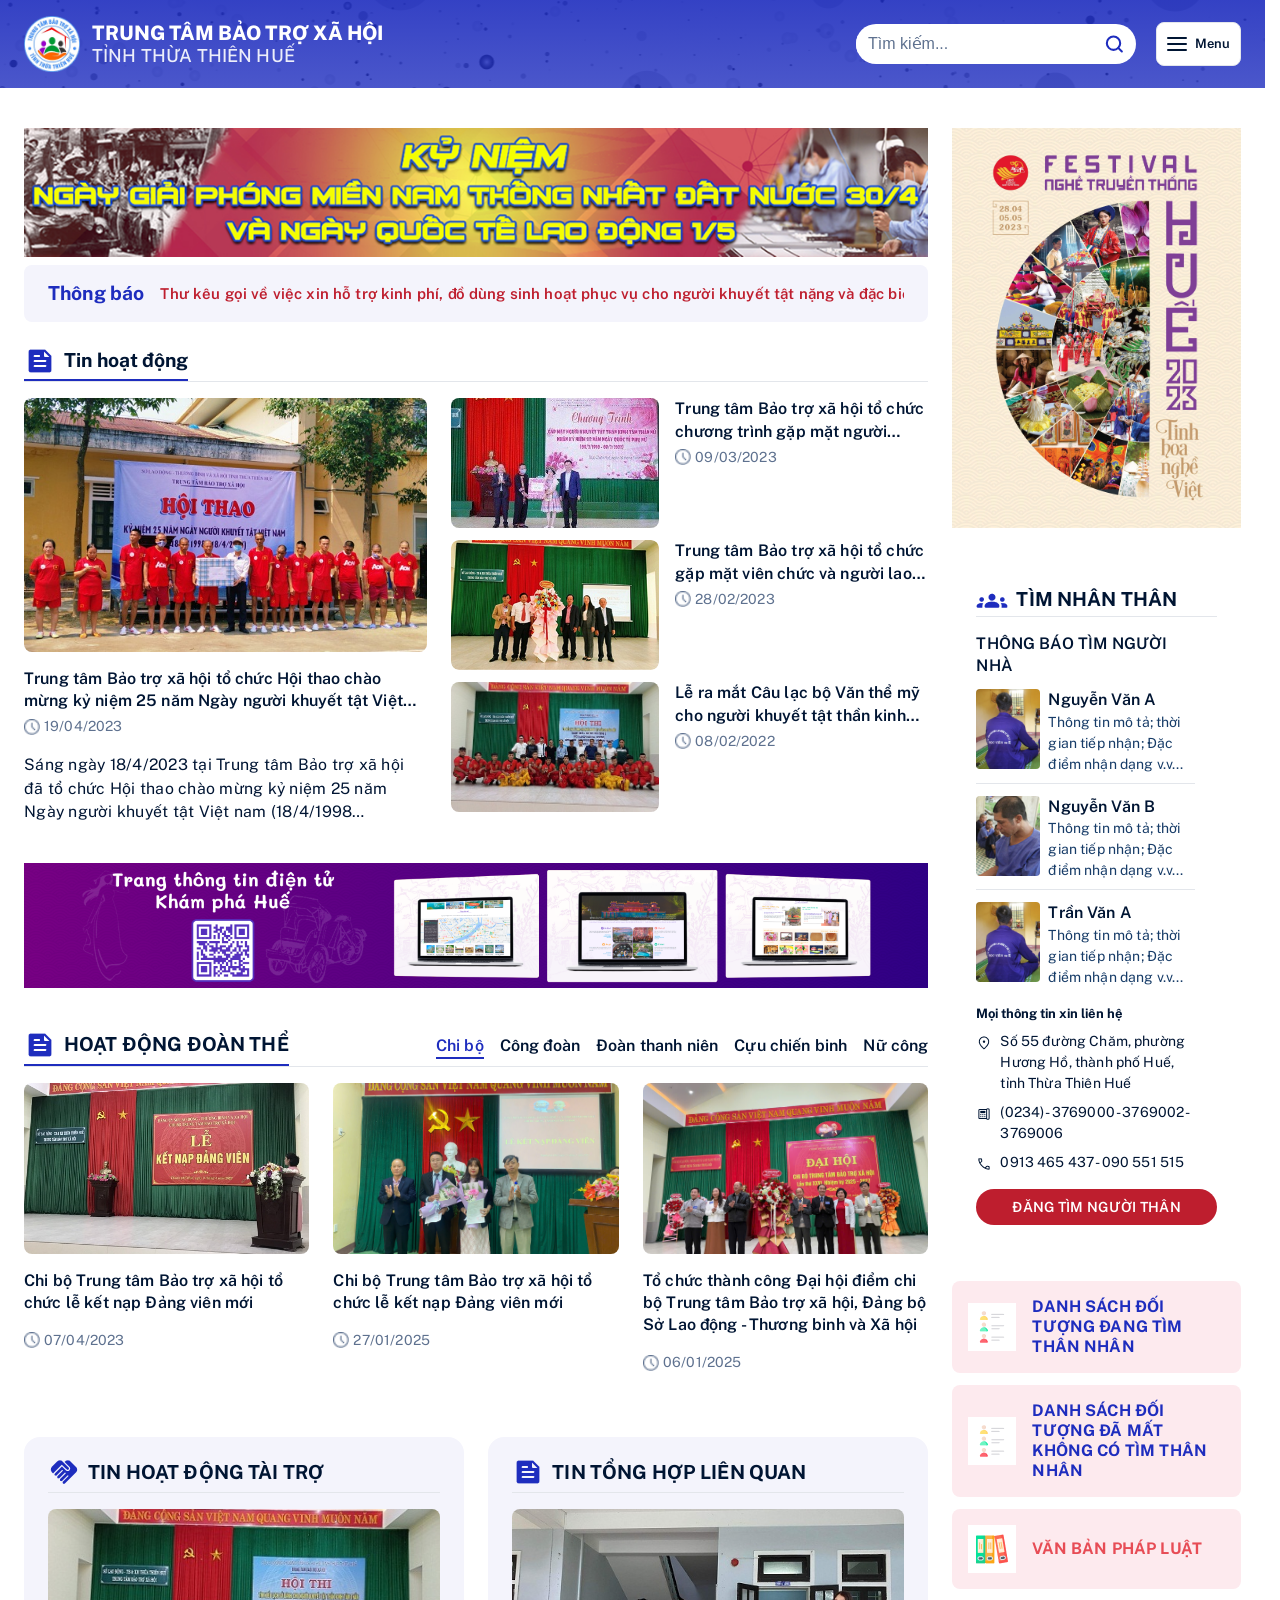
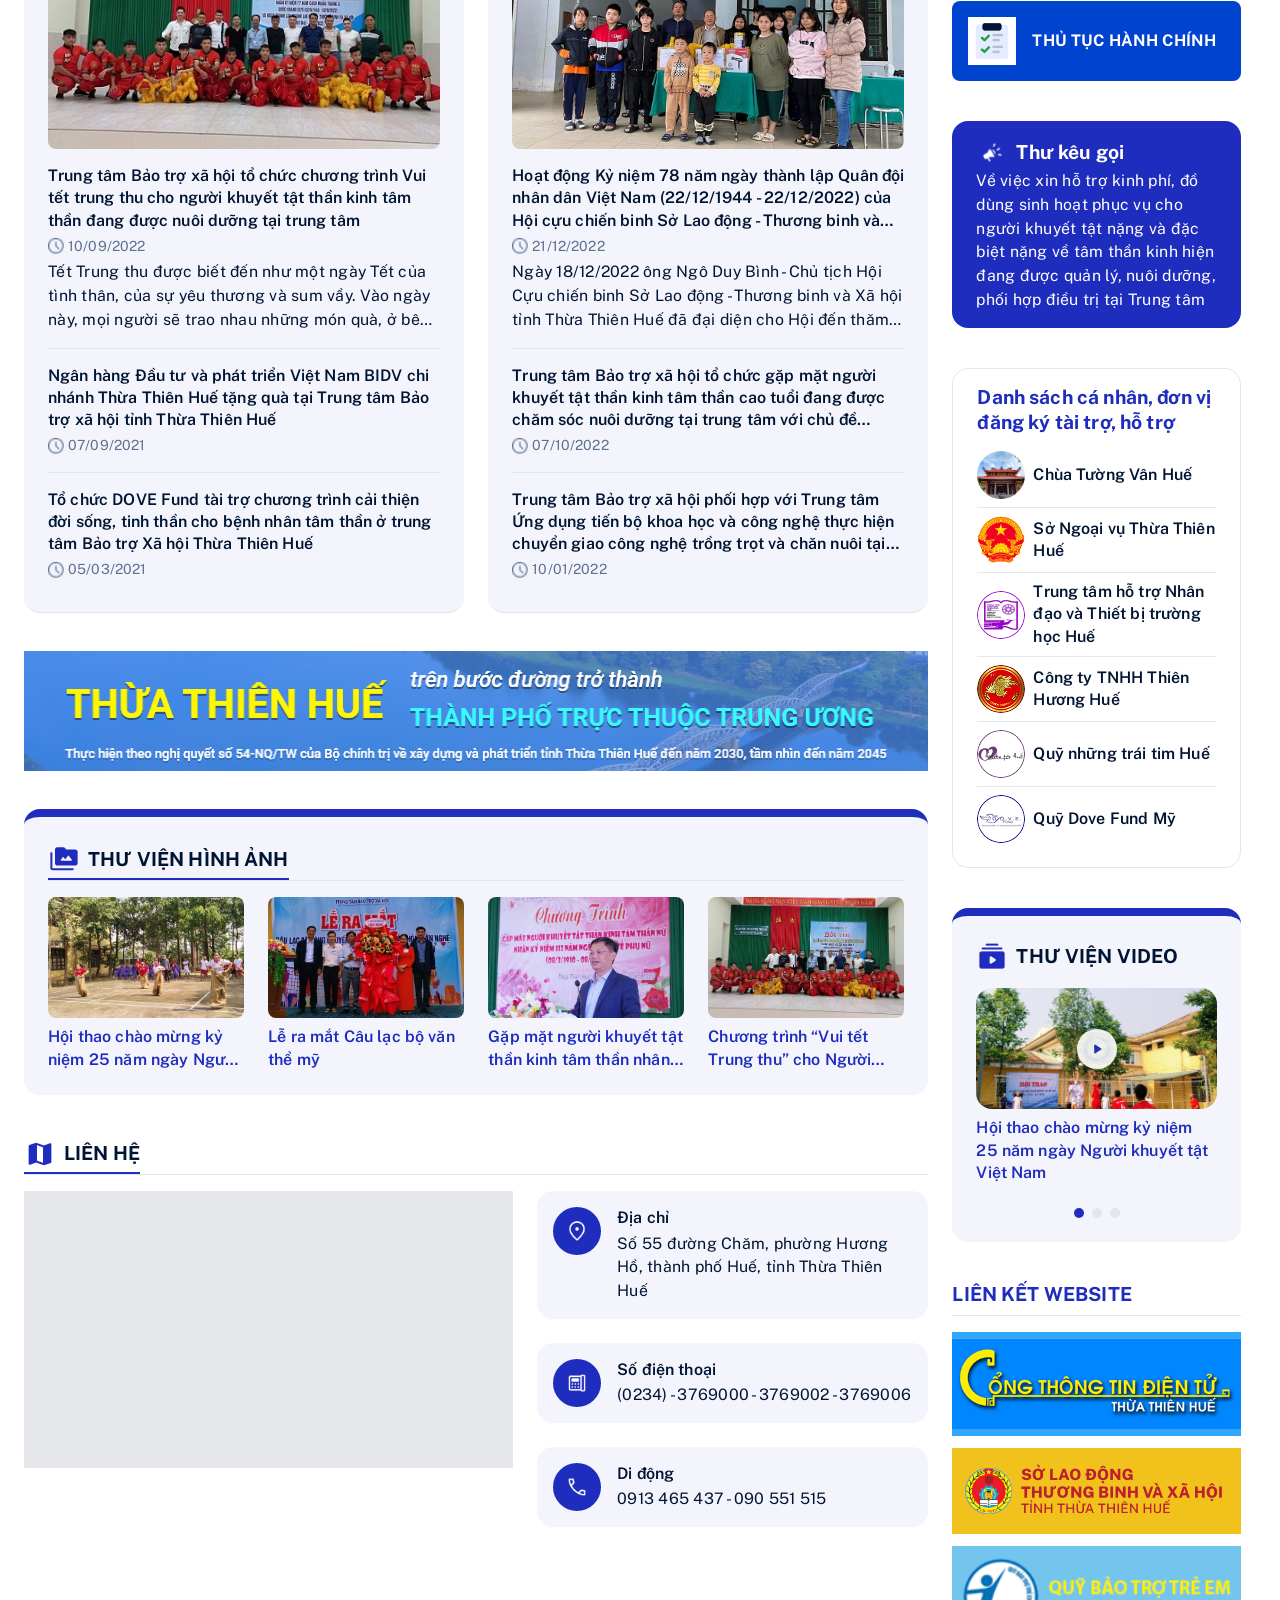
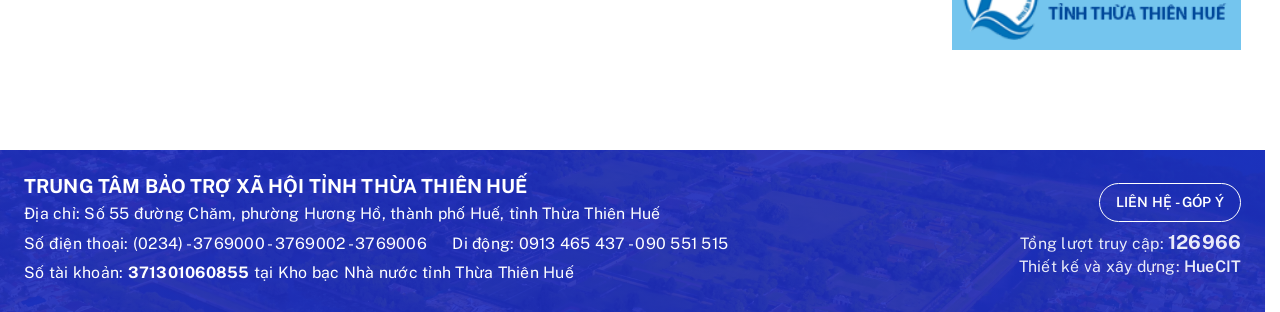
==== commit b79fc122: "feat: make banner and announcement responsive" ====
--- a/home/index.html
+++ b/home/index.html
@@ -42,6 +42,7 @@
 						<input
 							class="search-input"
 							type="search"
+							name="q"
 							placeholder="Tìm kiếm..."
 							aria-label="Tìm kiếm" />
 						<button
@@ -100,30 +101,27 @@
 			<div class="main-content">
 				<div class="content">
 					<main class="left-content">
-						<div class="banner-widget">
-							<div
-								class="banner"
-								style="padding: 0 0 8px 0"
-								data-aos="zoom-in"
-								data-aos-delay="200">
-								<a href="">
-									<img
-										src="./assets/images/banner/top_banner.png"
-										alt="Kỷ niệm ngày Giải phóng miền Nam, thống nhất đất nước 30/4 và Quốc tế Lao động 1/5"
-								/></a>
-							</div>
-
-							<div class="announcement align-center">
-								<span class="announcement-title text-title">Thông báo</span>
-								<div class="announcement-marquee">
-									<a
-										href="#"
-										class="announcement-link text-subtitle">
-										Thư kêu gọi về việc xin hỗ trợ kinh phí, đồ dùng sinh hoạt phục vụ cho người
-										khuyết tật nặng và đặc biệt nặng về tâm thần kinh hiện đang được quản lý, nuôi
-										dưỡng, phối hợp điều trị tại Trung tâm
-									</a>
-								</div>
+						<div
+							class="banner banner--top"
+							data-aos="zoom-in"
+							data-aos-delay="200">
+							<a href="">
+								<img
+									src="./assets/images/banner/top_banner.png"
+									alt="Kỷ niệm ngày Giải phóng miền Nam, thống nhất đất nước 30/4 và Quốc tế Lao động 1/5"
+							/></a>
+						</div>
+
+						<div class="announcement align-center">
+							<span class="announcement-title text-title">Thông báo</span>
+							<div class="announcement-marquee">
+								<a
+									href="#"
+									class="announcement-link text-subtitle">
+									Thư kêu gọi về việc xin hỗ trợ kinh phí, đồ dùng sinh hoạt phục vụ cho người khuyết
+									tật nặng và đặc biệt nặng về tâm thần kinh hiện đang được quản lý, nuôi dưỡng, phối
+									hợp điều trị tại Trung tâm
+								</a>
 							</div>
 						</div>
 
--- a/home/assets/css/style.css
+++ b/home/assets/css/style.css
@@ -1,8 +1,6 @@
 @font-face {
 	font-family: 'Public Sans';
-	src:
-		url('../fonts/PublicSans/PublicSans-VariableFont_wght.ttf') format('truetype-variations'),
-		url('../fonts/PublicSans/PublicSans-VariableFont_wght.ttf') format('truetype');
+	src: url('../fonts/PublicSans/PublicSans-VariableFont_wght.ttf') format('truetype');
 	font-weight: 400 900;
 	font-style: normal;
 	font-display: swap;
@@ -10,9 +8,7 @@
 
 @font-face {
 	font-family: 'Public Sans';
-	src:
-		url('../fonts/PublicSans/PublicSans-Italic-VariableFont_wght.ttf') format('truetype-variations'),
-		url('../fonts/PublicSans/PublicSans-Italic-VariableFont_wght.ttf') format('truetype');
+	src: url('../fonts/PublicSans/PublicSans-Italic-VariableFont_wght.ttf') format('truetype');
 	font-weight: 400 900;
 	font-style: italic;
 	font-display: swap;
@@ -114,37 +110,40 @@
 }
 
 .text-title {
-	font-size: clamp(16px, 1.2rem + 0.5vw, 20px);
+	font-weight: 700;
+	font-size: clamp(16px, calc(14px + 0.42vw), 20px);
 	line-height: 1.3;
-	font-weight: 700;
+	letter-spacing: 0.15px;
 }
 
 .text-subtitle {
 	font-weight: 600;
-	font-size: clamp(14px, 1rem + 0.2vw, 16px);
+	font-size: clamp(14px, calc(12.5px + 0.3vw), 16px);
 	line-height: 1.4;
+	letter-spacing: 0.15px;
 }
 
 .text-desc {
 	font-weight: 400;
-	font-size: clamp(13px, 0.95rem + 0.1vw, 15px);
+	font-size: clamp(13px, calc(12px + 0.3vw), 16px);
 	line-height: 1.5;
+	letter-spacing: 0.25px;
 }
 
 .text-button {
 	font-weight: 600;
-	font-size: 14px;
-	line-height: 20px;
-	letter-spacing: 1.25px;
+	font-size: clamp(12px, calc(11.5px + 0.2vw), 14px);
+	line-height: 1.5;
+	letter-spacing: 0.3px;
 	border-radius: 24px;
 	color: var(--color-text-secondary);
 }
 
 .text-sm-desc {
 	font-weight: 400;
-	font-size: 14px;
-	line-height: 20px;
-	letter-spacing: 0.25px;
+	font-size: clamp(12px, calc(11.5px + 0.2vw), 14px);
+	line-height: 1.5;
+	letter-spacing: 0.15px;
 }
 /* Utility Class */
 
@@ -152,7 +151,7 @@
 	inline-size: 100%;
 	max-inline-size: 1920px;
 	margin-inline: auto;
-	overflow-x: clip;
+	/* overflow-x: clip; */
 }
 
 .top-header,
@@ -176,10 +175,7 @@
 	display: flex;
 	align-items: center;
 	justify-content: space-between;
-
 	height: 88px;
-	max-width: 1408px;
-	margin: 0 auto;
 }
 
 .logo {
@@ -261,12 +257,6 @@
 	height: 40px;
 	background: #ffffff;
 	border-bottom: 1px solid #e1e5ec;
-}
-
-.main-nav {
-	width: 100%;
-	max-width: 1408px;
-	padding: 0 24px;
 }
 
 .main-nav,
@@ -314,62 +304,54 @@
 	color: var(--color-link);
 }
 
-.main-content {
-	width: 100%;
-	max-width: 1408px;
-	margin: 0 auto;
-	padding: 0 24px;
-}
-
 .content {
-	display: flex;
-	align-items: flex-start;
+	display: grid;
+	grid-template-columns: minmax(0, 1050fr) minmax(0, 335fr);
+	align-items: start;
 	gap: 24px;
 }
 
-.left-content {
-	flex: 1;
+.left-content,
+.sidebar {
 	min-width: 0;
-}
-
-.sidebar {
-	width: 335px;
-	flex-shrink: 0;
 }
 
 /* REUSE BANNER */
 .banner {
-	padding: 40px 0;
-	overflow: hidden;
+	padding-block: clamp(20px, 3vw, 40px);
+}
+
+.banner--top {
+	padding-block-start: 0;
+	padding-block-end: 8px;
 }
 
 .banner img {
-	width: 100%;
-	display: block;
+	display: block;
+	width: 100%;
+	height: auto;
 }
 /* REUSE BANNER */
 
 .announcement {
-	margin-top: 12px;
-	width: 100%;
-	padding: 16px 24px;
+	display: flex;
+	align-items: center;
+	gap: 16px;
+	width: 100%;
+	min-width: 0;
+	padding: 16px clamp(12px, 2vw, 24px);
 	background: var(--color-surface);
 	border-radius: 8px;
-	overflow: hidden;
-}
-
-.announcement-link {
-	color: var(--color-danger) !important;
 }
 
 .announcement-title {
-	margin-right: 16px;
+	flex: 0 0 auto;
 	color: var(--color-link);
-	flex-shrink: 0;
+	white-space: nowrap;
 }
 
 .announcement-marquee {
-	flex: 1;
+	flex: 1 1 0;
 	min-width: 0;
 	overflow: hidden;
 	white-space: nowrap;
@@ -377,7 +359,11 @@
 
 .announcement-link {
 	display: inline-block;
-	color: var(--color-text-primary);
+	color: var(--color-danger);
+	font-size: clamp(12px, 0.8rem + 0.2vw, 15px);
+	font-weight: 600;
+	line-height: 1.5;
+	letter-spacing: 0.15px;
 	white-space: nowrap;
 	animation: announcement-scroll 12s linear infinite;
 }
@@ -388,11 +374,11 @@
 }
 
 @keyframes announcement-scroll {
-	0% {
+	from {
 		transform: translateX(100%);
 	}
 
-	100% {
+	to {
 		transform: translateX(-100%);
 	}
 }
@@ -554,7 +540,7 @@
 
 .activities-nav a {
 	position: relative;
-	color: var(--color-text);
+	color: var(--color-text-primary);
 }
 
 .activities-nav a::after {
@@ -985,10 +971,6 @@
 	display: block;
 }
 
-/* =========================
-   Video Thumbnail
-   ========================= */
-
 .video-thumbnail {
 	position: relative;
 	width: 100%;
@@ -999,7 +981,6 @@
 	cursor: pointer;
 }
 
-/* Thumbnail image */
 .video-thumbnail > img {
 	display: block;
 	width: 100%;
@@ -1011,7 +992,6 @@
 		transform 0.3s ease;
 }
 
-/* Dark overlay */
 .video-thumbnail::after {
 	content: '';
 	position: absolute;
@@ -1023,10 +1003,6 @@
 
 	transition: background-color 0.25s ease;
 }
-
-/* =========================
-   Play Button
-   ========================= */
 
 .play-button {
 	position: absolute;
@@ -1144,14 +1120,11 @@
 	color: var(--color-text-secondary);
 	background:
 		linear-gradient(rgba(30, 45, 190, 0.9), rgba(30, 45, 190, 0.9)),
-		url('..//images/bg-footer/bg_footer.png') center / cover no-repeat;
+		url('../images/bg-footer/bg_footer.png') center / cover no-repeat;
 }
 
 .footer-container {
-	max-width: 1408px;
-	margin: 0 auto;
 	min-height: 162px;
-	padding: 0 24px;
 }
 
 .left-footer {
@@ -1160,7 +1133,6 @@
 
 .info-item {
 	padding: 3px 0;
-	/* color: #ededed; */
 }
 
 .right-footer {
@@ -1253,7 +1225,7 @@
 	position: relative;
 }
 
-@media (max-width: 1100px) {
+@media (max-width: 1280px) {
 	.top-header {
 		gap: clamp(10px, 2vw, 20px);
 		padding-inline: clamp(12px, 2.5vw, 24px);
@@ -1486,12 +1458,6 @@
 	.nav-toggle-label {
 		display: none;
 	}
-
-	.nav-toggle {
-		inline-size: 44px;
-		min-inline-size: 44px;
-		padding: 8px;
-	}
 }
 
 @media (max-width: 320px) {
@@ -1515,3 +1481,53 @@
 		transition: none;
 	}
 }
+
+@media (max-width: 1024px) {
+	.content {
+		grid-template-columns: minmax(0, 1fr);
+	}
+
+	.left-content,
+	.sidebar {
+		width: 100%;
+		min-width: 0;
+	}
+}
+
+@media (max-width: 756px) {
+	.announcement {
+		flex-wrap: wrap;
+		gap: 8px;
+		padding: 12px 16px;
+	}
+
+	.announcement-title {
+		flex: 0 0 100%;
+		white-space: normal;
+	}
+
+	.announcement-marquee {
+		flex: 0 0 100%;
+		width: 100%;
+	}
+}
+
+@media (max-width: 340px) {
+	.announcement-link {
+		animation-duration: 20s;
+	}
+}
+
+@media (prefers-reduced-motion: reduce) {
+	.announcement-marquee {
+		white-space: normal;
+	}
+
+	.announcement-link {
+		display: inline;
+		white-space: normal;
+		overflow-wrap: anywhere;
+		animation: none;
+		transform: none;
+	}
+}
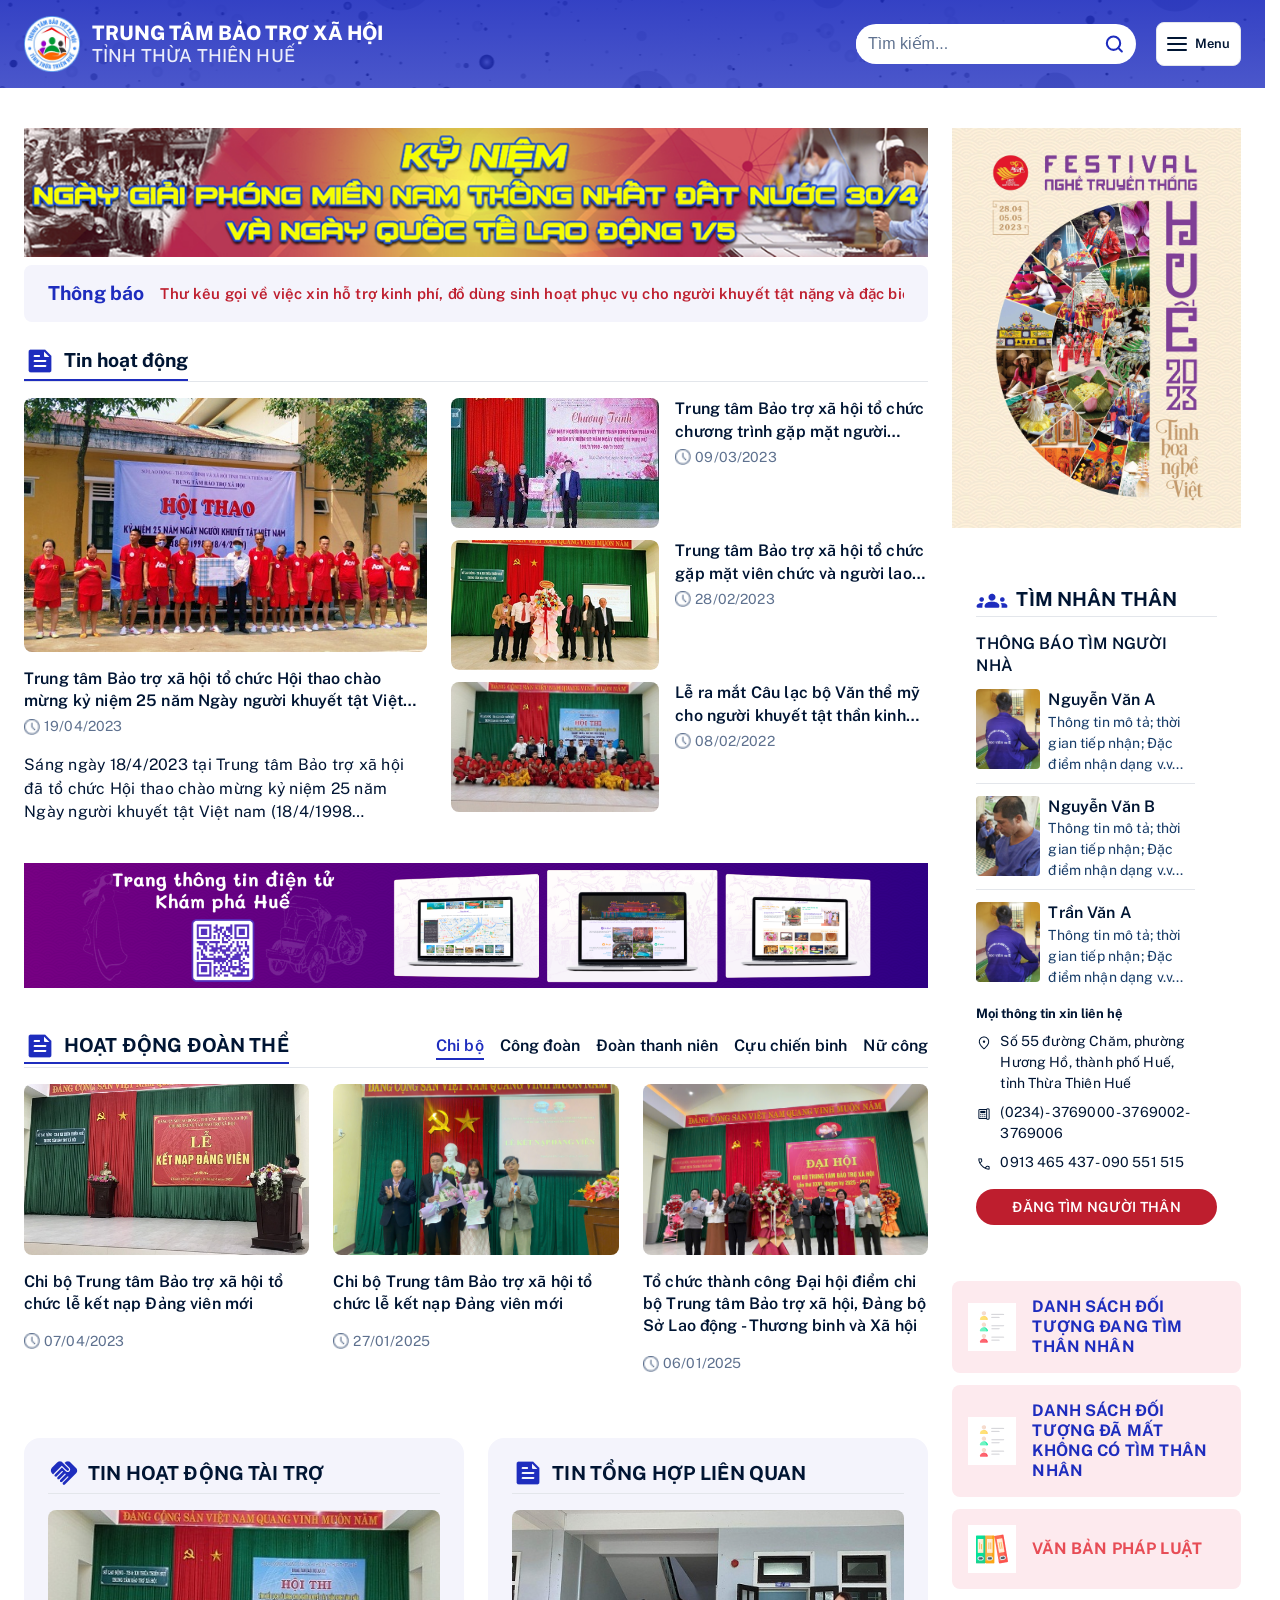
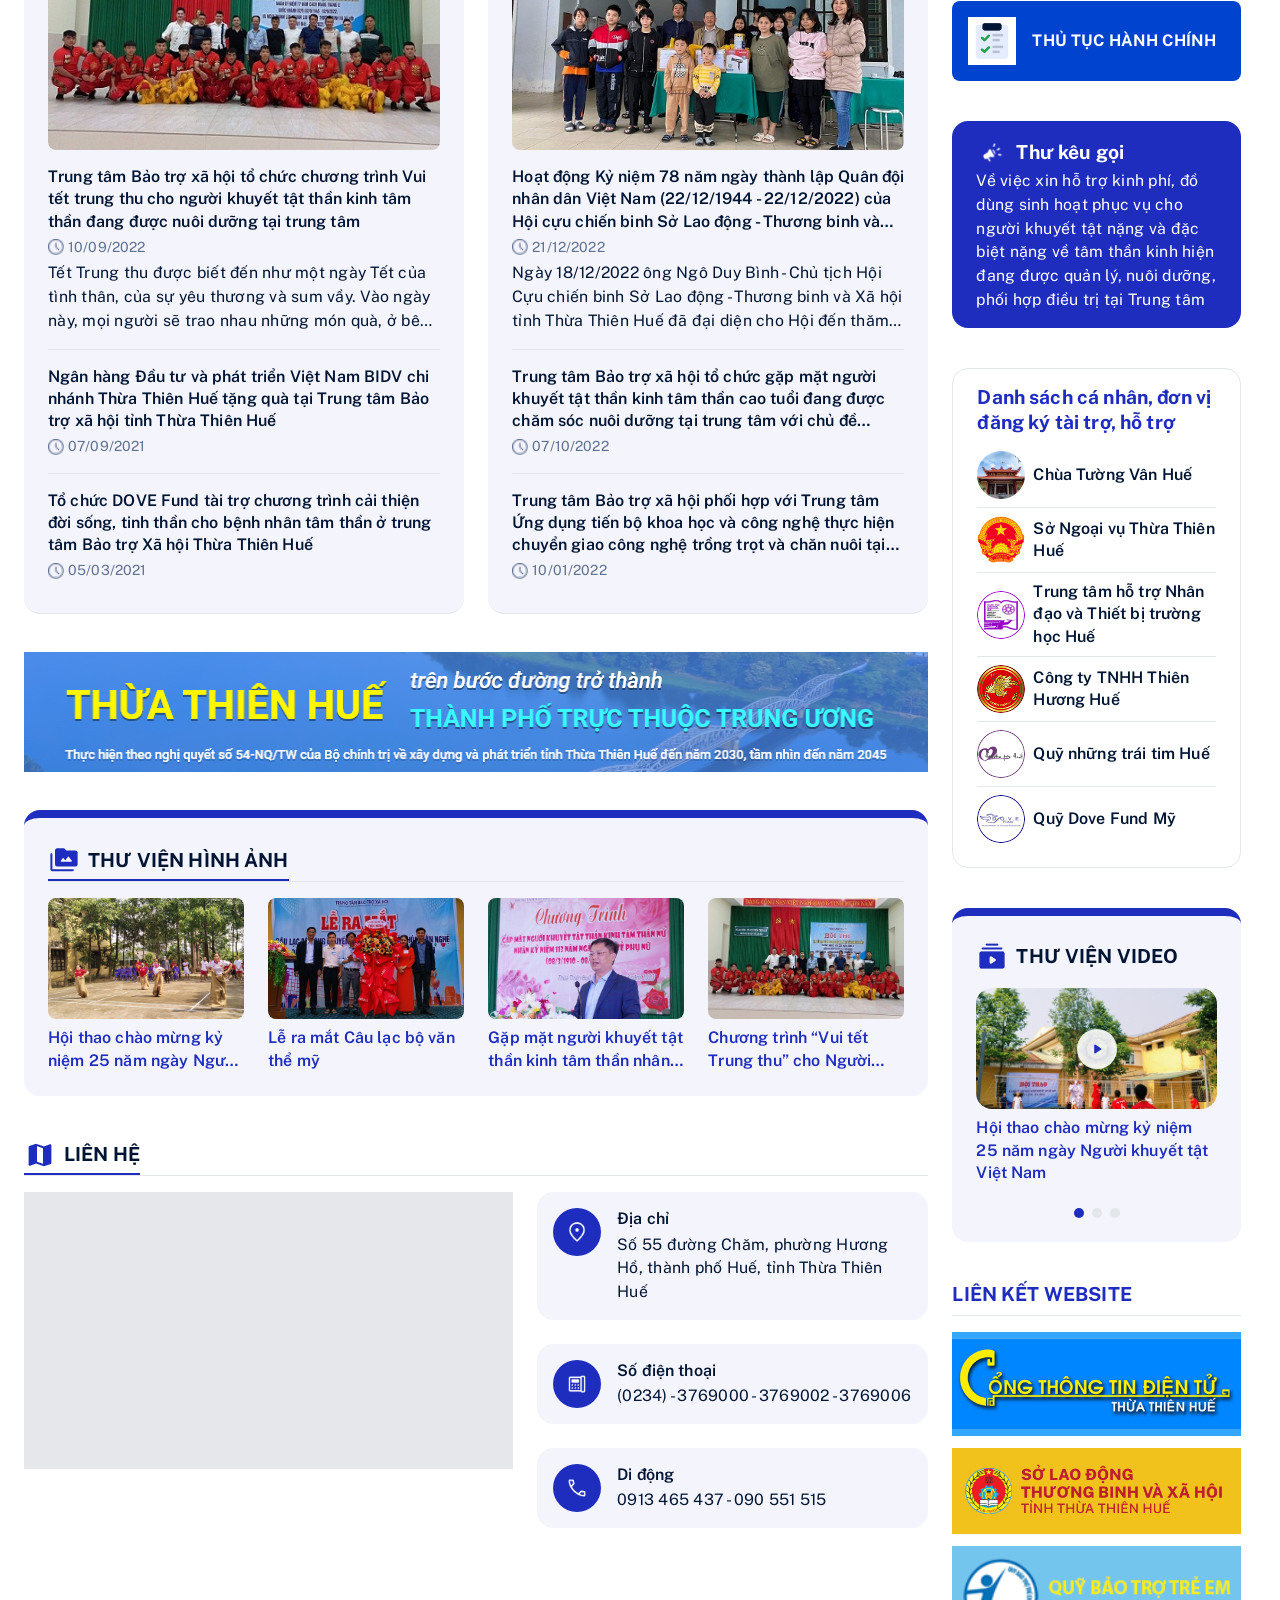
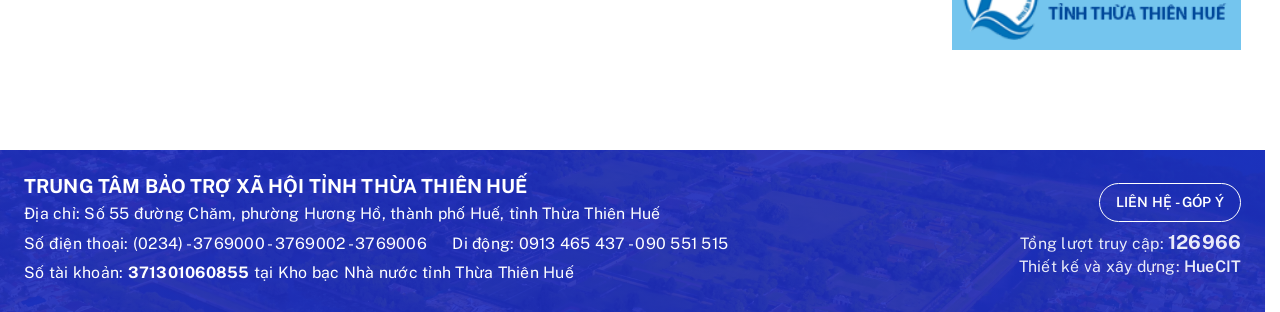
==== commit 0a893eab: "feat: make activities responsive" ====
--- a/home/index.html
+++ b/home/index.html
@@ -152,6 +152,17 @@
 									<h2 class="text-title">HOẠT ĐỘNG ĐOÀN THỂ</h2>
 								</div>
 
+								<button
+									type="button"
+									class="activities-menu-toggle"
+									aria-label="Mở danh mục hoạt động"
+									aria-expanded="false"
+									aria-controls="activities-nav">
+									<span></span>
+									<span></span>
+									<span></span>
+								</button>
+
 								<nav
 									id="activities-nav"
 									class="activities-nav text-subtitle align-center"></nav>
--- a/home/assets/css/style.css
+++ b/home/assets/css/style.css
@@ -429,8 +429,6 @@
 }
 
 .article-item.featured {
-	grid-column: 1;
-	grid-row: 1 / 4;
 	display: block;
 	padding: 0;
 }
@@ -523,19 +521,40 @@
 
 .activities-header {
 	position: relative;
-	height: 40px;
-
+	min-height: 40px;
 	display: flex;
 	align-items: center;
 	justify-content: space-between;
+	gap: 16px;
 	border-bottom: 1px solid var(--color-border);
 }
 
 .activities-nav {
+	display: flex;
+	align-items: center;
+	gap: 16px;
 	height: 40px;
-	gap: 16px;
 	white-space: nowrap;
-	overflow: hidden;
+}
+
+.activities-menu-toggle {
+	display: none;
+	flex: 0 0 40px;
+	width: 40px;
+	height: 40px;
+	padding: 9px;
+	border: 1px solid var(--color-border);
+	border-radius: 6px;
+	background: transparent;
+	cursor: pointer;
+}
+
+.activities-menu-toggle span {
+	display: block;
+	width: 20px;
+	height: 2px;
+	margin: 4px 0;
+	background: var(--color-text-primary);
 }
 
 .activities-nav a {
@@ -585,11 +604,10 @@
 }
 
 .activities-thumb {
-	width: 100%;
-	max-width: 334px;
+	display: block;
+	width: 100%;
 	aspect-ratio: 334 / 200;
 
-	display: block;
 	overflow: hidden;
 	border-radius: 8px;
 }
@@ -1531,3 +1549,134 @@
 		transform: none;
 	}
 }
+
+@media (max-width: 756px) {
+	.article-list {
+		grid-template-columns: minmax(0, 1fr);
+		row-gap: 20px;
+	}
+
+	.article-list .section-title {
+		grid-column: 1;
+		grid-row: auto;
+		margin-bottom: 0;
+	}
+
+	.article-list .article-item.featured {
+		grid-column: 1;
+		grid-row: auto;
+	}
+
+	.article-item.featured .thumb-link {
+		max-width: none;
+	}
+
+	.article-list .article-item:not(.featured) {
+		grid-column: 1;
+	}
+}
+
+@media (max-width: 576px) {
+	.article-list {
+		row-gap: 16px;
+	}
+
+	.article-item:not(.featured) {
+		gap: 12px;
+	}
+
+	.article-item:not(.featured) .thumb-link {
+		width: 36%;
+		max-width: 160px;
+		flex-shrink: 0;
+	}
+
+	.article-item:not(.featured) .article-desc {
+		display: none;
+	}
+}
+
+@media (max-width: 756px) {
+	.activities-header {
+		height: auto;
+		flex-direction: column;
+		align-items: stretch;
+		gap: 8px;
+		padding-bottom: 8px;
+	}
+
+	.activities-nav {
+		display: flex;
+		align-items: center;
+		justify-content: flex-end;
+		gap: 16px;
+
+		width: 100%;
+		min-width: 0;
+		height: 40px;
+
+		white-space: nowrap;
+		overflow-x: auto;
+		overflow-y: hidden;
+		scrollbar-width: thin;
+	}
+
+	.activities-nav a {
+		flex: 0 0 auto;
+	}
+
+	.activities-item {
+		flex-basis: calc((100% - 24px) / 2);
+	}
+}
+
+@media (max-width: 500px) {
+	.activities-header {
+		flex-direction: row;
+		flex-wrap: wrap;
+		align-items: center;
+	}
+
+	.activities-header .section-title-content {
+		flex: 1 1 0;
+		min-width: 0;
+	}
+
+	.activities-header .text-title {
+		font-size: clamp(14px, 4.2vw, 19px);
+	}
+
+	.activities-menu-toggle {
+		display: block;
+	}
+
+	.activities-nav {
+		display: none;
+		flex: 0 0 100%;
+		flex-direction: column;
+		align-items: stretch;
+		gap: 0;
+		width: 100%;
+		height: auto;
+		white-space: normal;
+		overflow: visible;
+	}
+
+	.activities-header.menu-open .activities-nav {
+		display: flex;
+	}
+
+	.activities-nav a {
+		display: block;
+		padding: 10px 4px;
+		border-top: 1px solid var(--color-border);
+	}
+
+	.activities-nav a::after {
+		bottom: 0;
+	}
+
+	.activities-item {
+		flex-basis: 100%;
+	}
+}
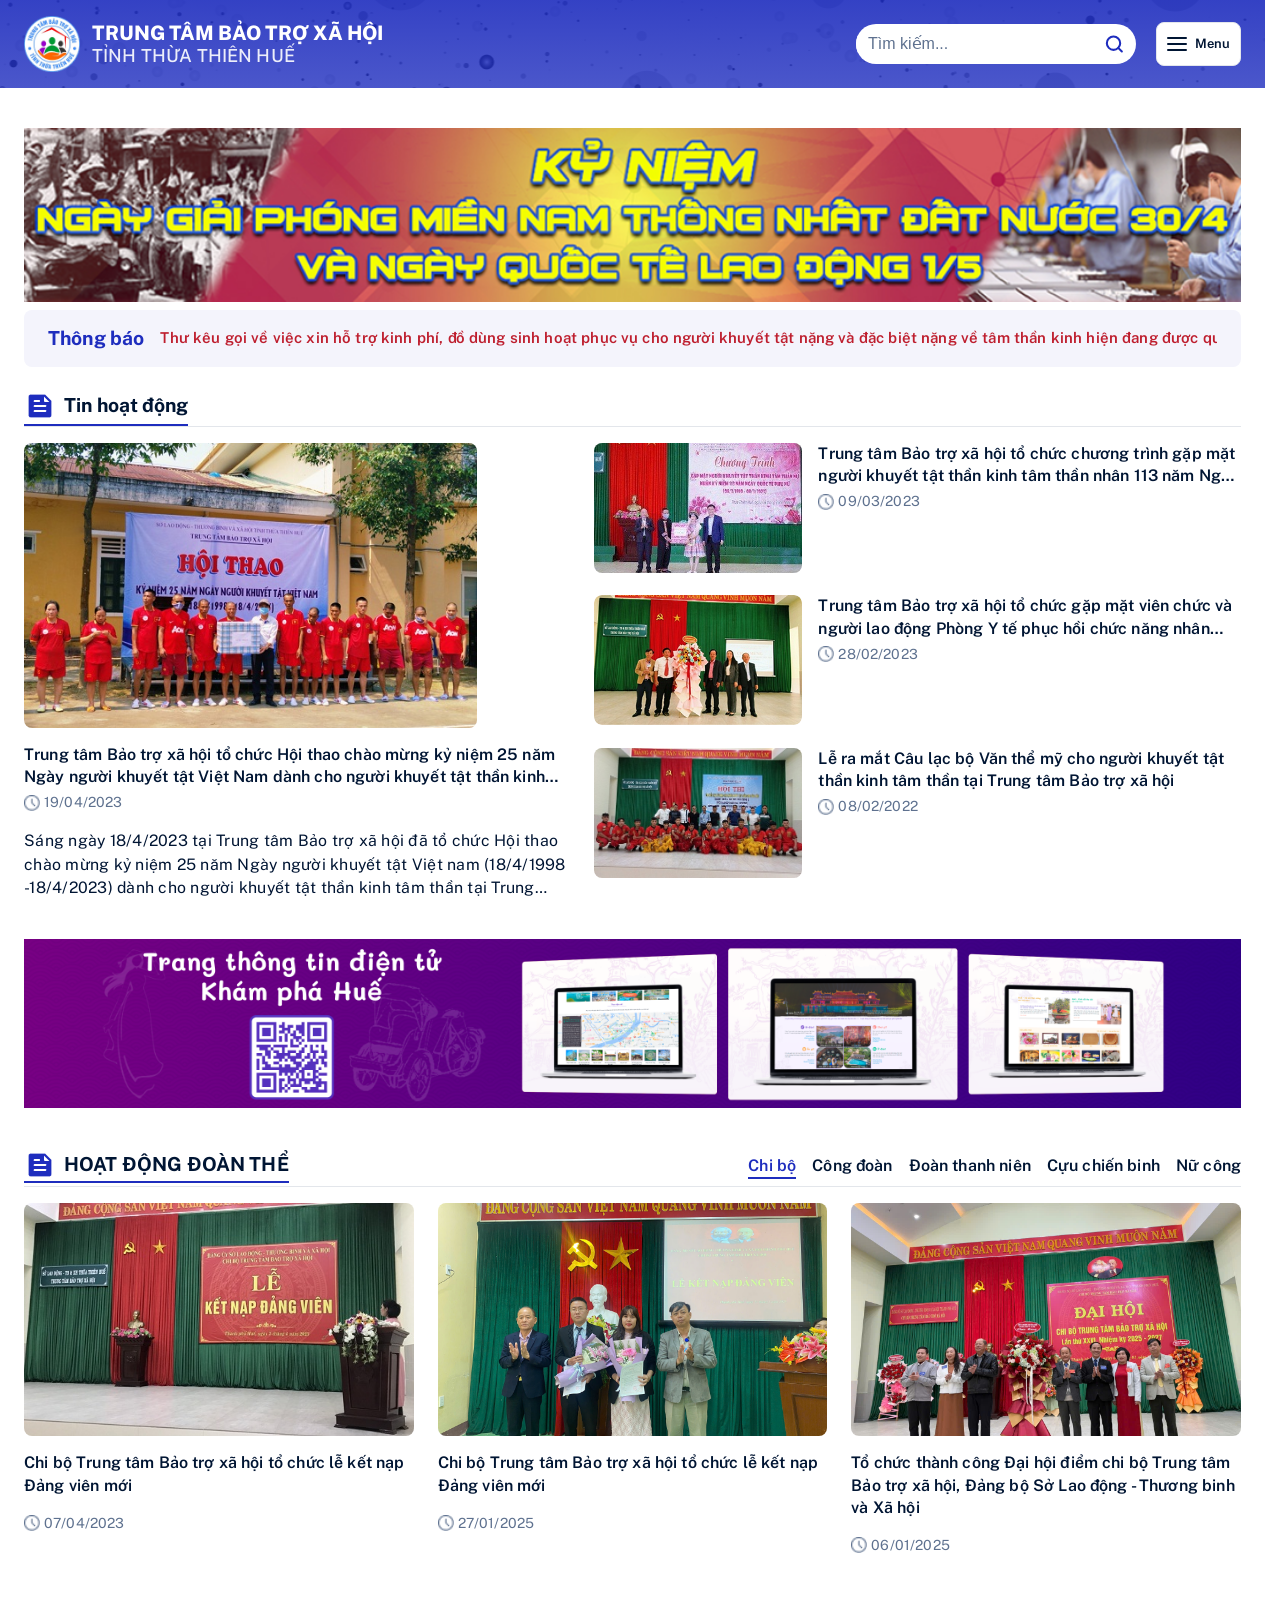
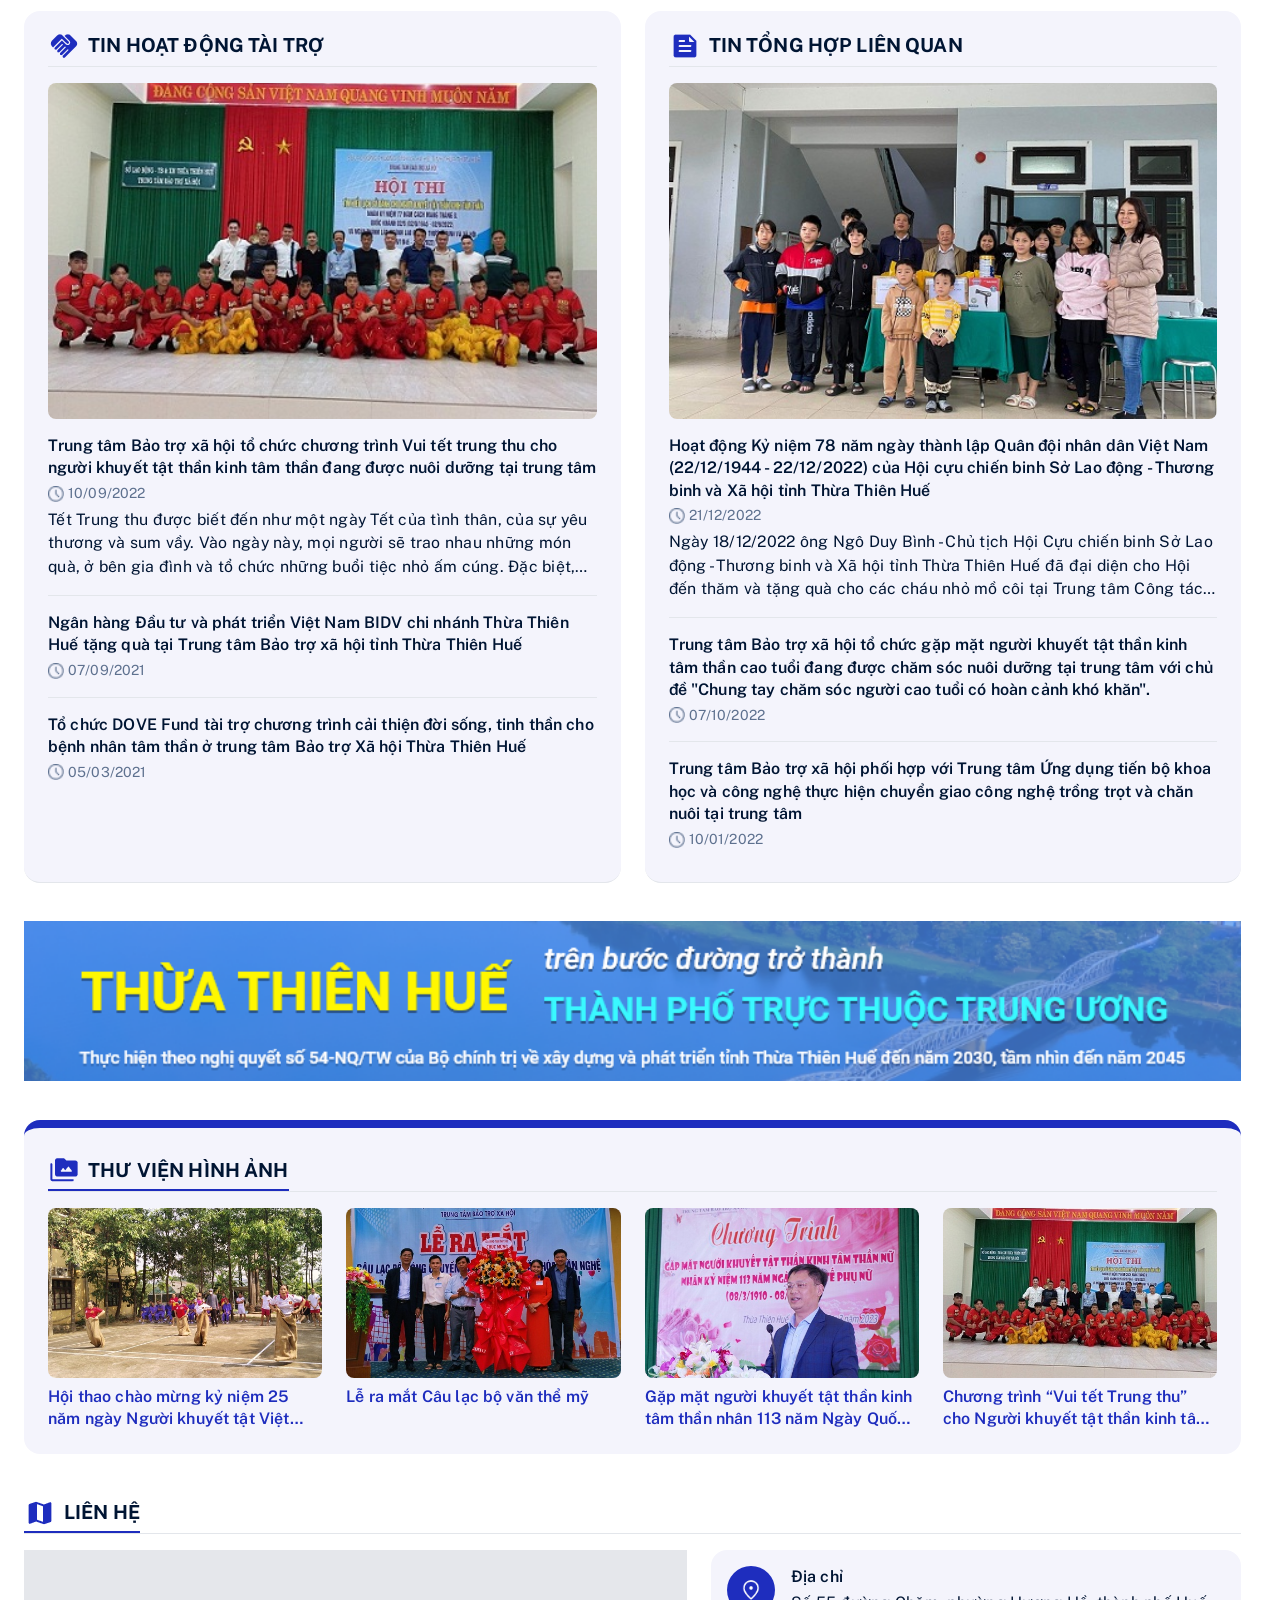
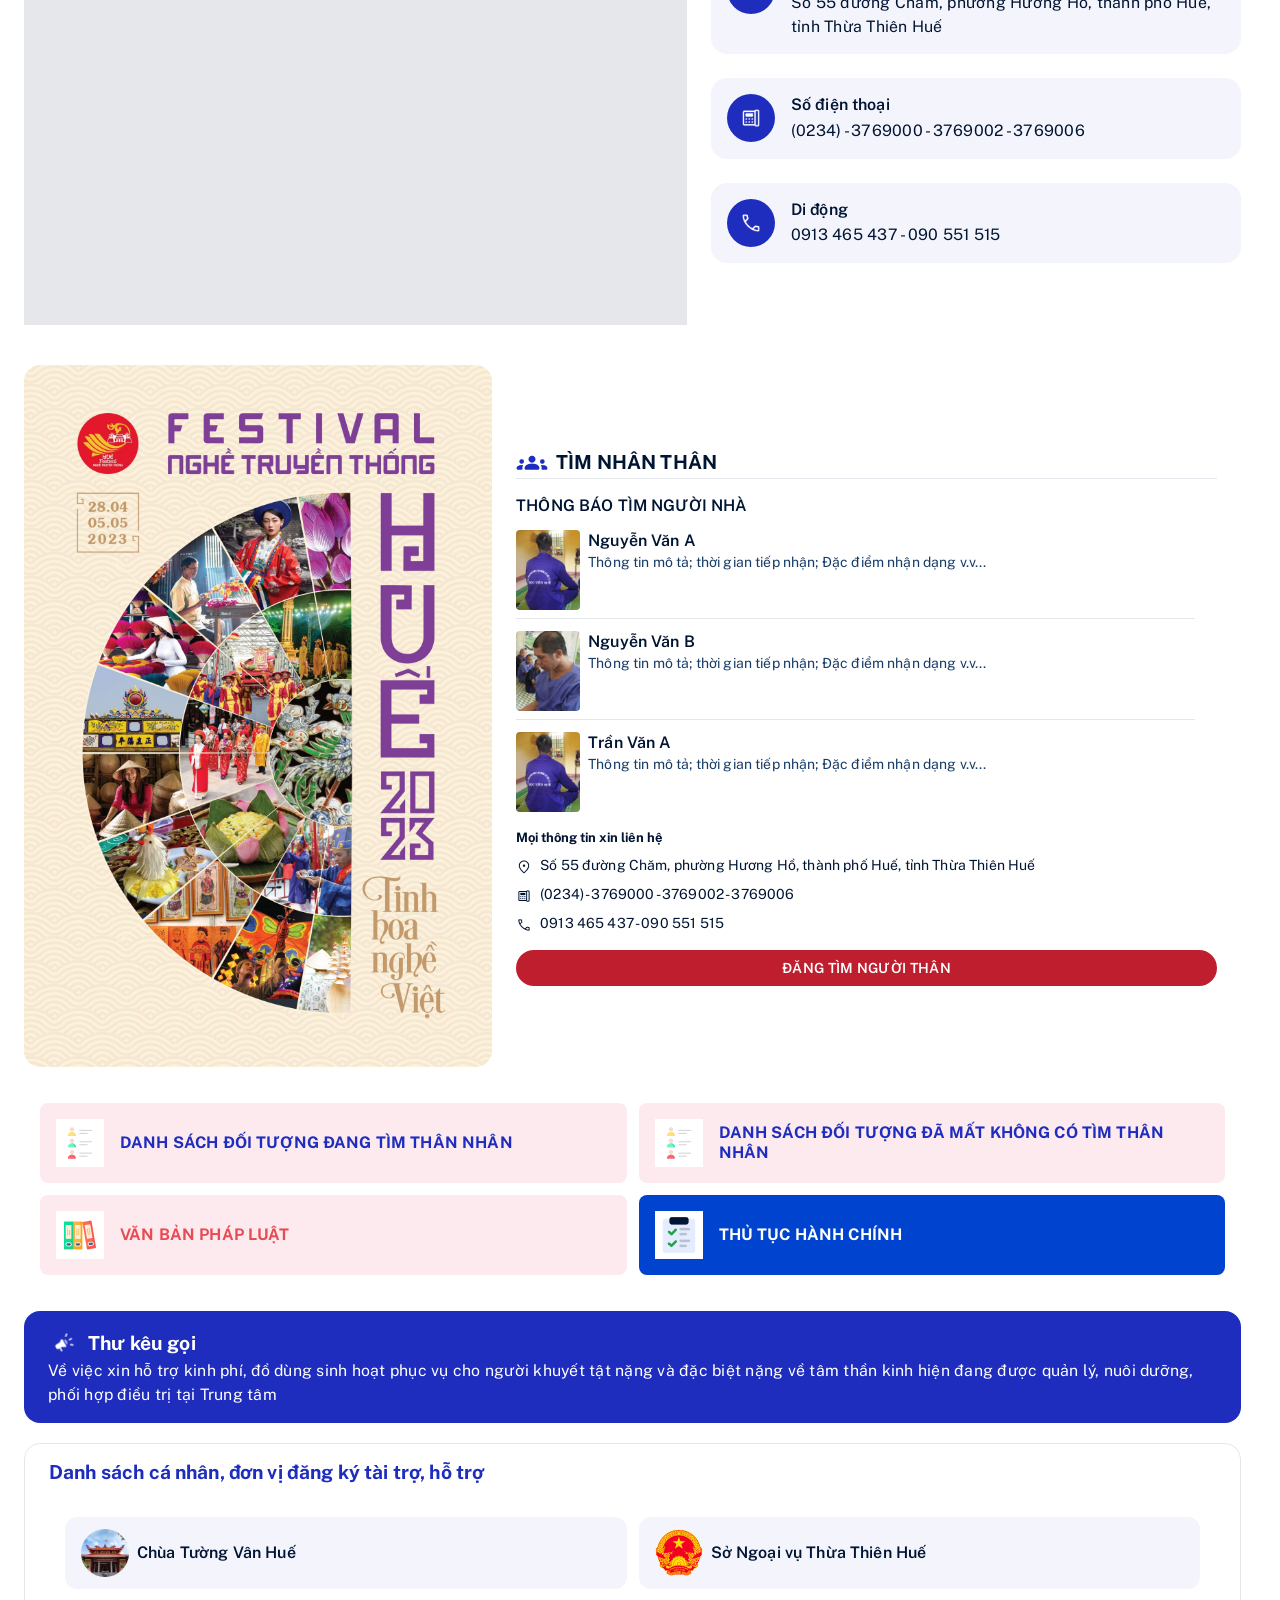
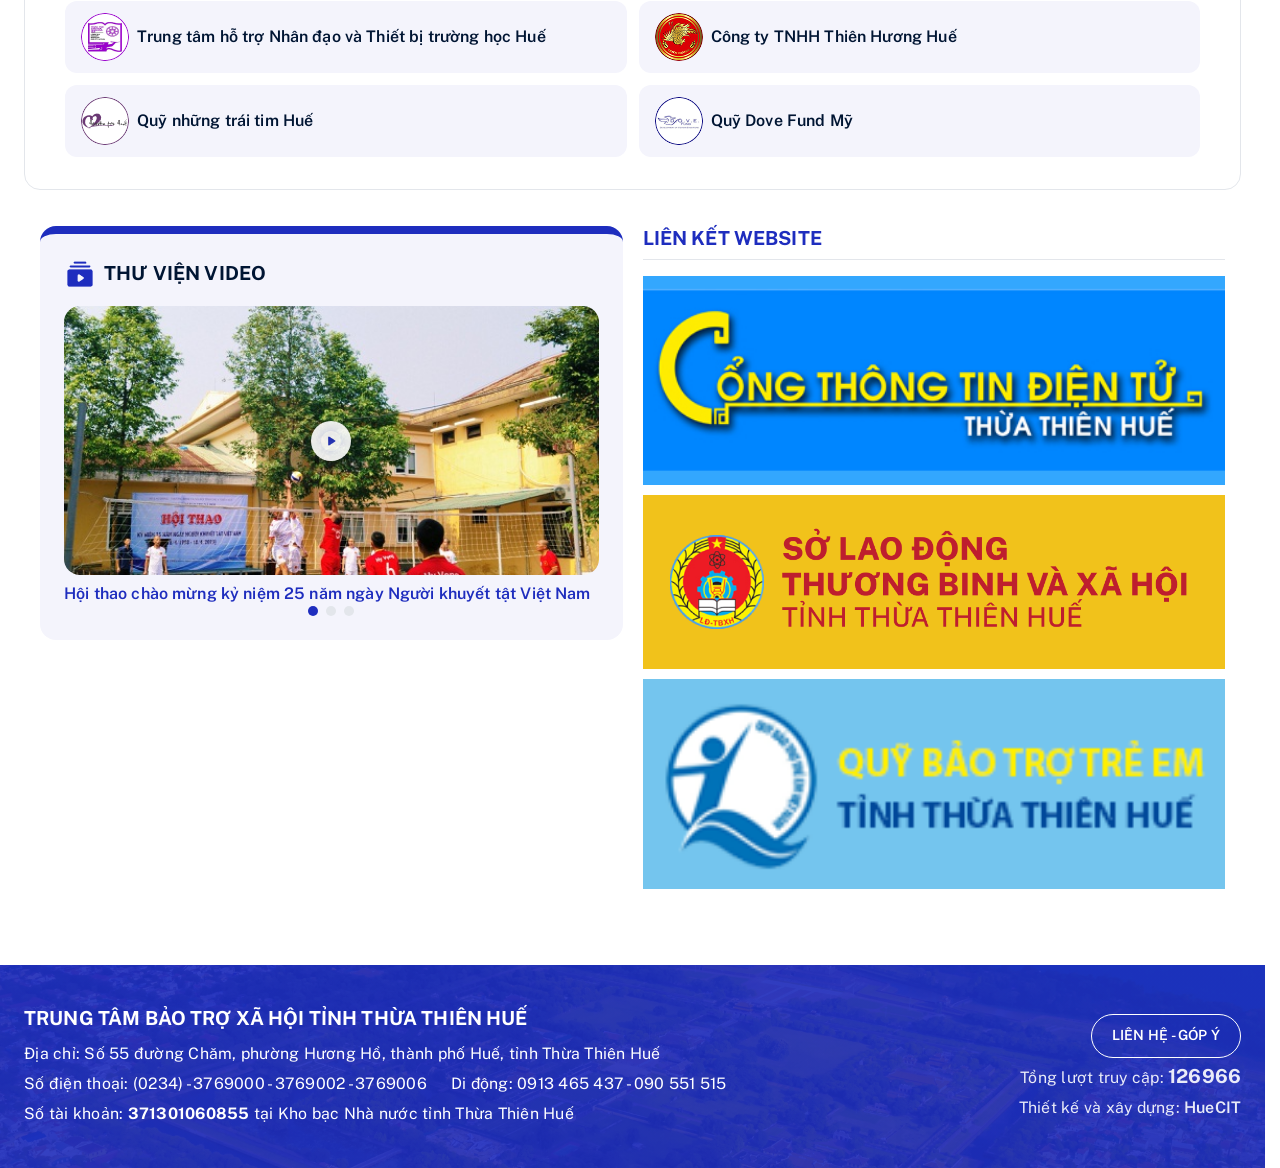
==== commit 815e9ae3: "feat: make sidebar responsive" ====
--- a/home/index.html
+++ b/home/index.html
@@ -228,45 +228,45 @@
 					</main>
 
 					<aside class="sidebar">
-						<div
-							class="widget banner-widget"
-							data-aos="zoom-in"
-							data-aos-delay="200">
-							<a href="">
-								<img
-									src="./assets/images/sidebar-banner/img.png"
-									alt="Festival truyền thống" />
-							</a>
-						</div>
-
-						<div class="widget news-widget">
-							<div
-								class="section-title-content align-center"
-								style="border-bottom: 1px solid #e3e6eb; width: 100%">
-								<span class="icon-title flex-center">
+						<div class="sidebar-row-banner-relatives">
+							<div
+								class="widget banner-widget"
+								data-aos="zoom-in"
+								data-aos-delay="200">
+								<a href="#">
 									<img
-										src="./assets/images/list-icon/groups.png"
-										alt="" />
-								</span>
-
-								<h2 class="text-title">TÌM NHÂN THÂN</h2>
-							</div>
-
-							<div class="mini-post-list">
-								<h3 class="text-subtitle">THÔNG BÁO TÌM NGƯỜI NHÀ</h3>
-
-								<div id="missing-relatives-list"></div>
-							</div>
-
-							<div
-								id="contact-info"
-								data-aos="fade-up"></div>
-
-							<a
-								href="#"
-								class="find-relative-btn flex-center text-button">
-								ĐĂNG TÌM NGƯỜI THÂN
-							</a>
+										src="./assets/images/sidebar-banner/img.png"
+										alt="Festival truyền thống" />
+								</a>
+							</div>
+
+							<div class="widget news-widget">
+								<div
+									class="section-title-content align-center"
+									style="border-bottom: 1px solid #e3e6eb; width: 100%">
+									<span class="icon-title flex-center">
+										<img
+											src="./assets/images/list-icon/groups.png"
+											alt="" />
+									</span>
+									<h2 class="text-title">TÌM NHÂN THÂN</h2>
+								</div>
+
+								<div class="mini-post-list">
+									<h3 class="text-subtitle">THÔNG BÁO TÌM NGƯỜI NHÀ</h3>
+									<div id="missing-relatives-list"></div>
+								</div>
+
+								<div
+									id="contact-info"
+									data-aos="fade-up"></div>
+
+								<a
+									href="#"
+									class="find-relative-btn flex-center text-button">
+									ĐĂNG TÌM NGƯỜI THÂN
+								</a>
+							</div>
 						</div>
 
 						<div
@@ -284,10 +284,8 @@
 										src="./assets/images/list-icon/campaign.png"
 										alt="" />
 								</span>
-
 								<h3 class="text-title">Thư kêu gọi</h3>
 							</div>
-
 							<p class="text-desc">
 								Về việc xin hỗ trợ kinh phí, đồ dùng sinh hoạt phục vụ cho người khuyết tật nặng và đặc
 								biệt nặng về tâm thần kinh hiện đang được quản lý, nuôi dưỡng, phối hợp điều trị tại
@@ -298,35 +296,32 @@
 						<div
 							class="widget sponsor-widget"
 							data-aos="fade-up">
-							<h3 class="sponsor-title text-title">
-								Danh sách cá nhân, đơn vị<br />
-								đăng ký tài trợ, hỗ trợ
-							</h3>
+							<h3 class="sponsor-title text-title">Danh sách cá nhân, đơn vị đăng ký tài trợ, hỗ trợ</h3>
 							<div
 								id="sponsor-list"
 								class="sponsor-list"></div>
 						</div>
 
-						<div
-							class="widget video-widget"
-							data-aos="fade-up">
-							<div
-								class="section-title-content align-center"
-								id="video-widget-heading"></div>
-
-							<div id="video-list"></div>
-
-							<div
-								id="video-dots"
-								class="video-dots"
-								aria-label="Chọn video"></div>
-						</div>
-
-						<div
-							class="widget website-links"
-							data-aos="fade-up">
-							<h4 class="widget-heading-text text-title">LIÊN KẾT WEBSITE</h4>
-							<div id="website-links-list"></div>
+						<div class="sidebar-row-video-links">
+							<div
+								class="widget video-widget"
+								data-aos="fade-up">
+								<div
+									class="section-title-content align-center"
+									id="video-widget-heading"></div>
+								<div id="video-list"></div>
+								<div
+									id="video-dots"
+									class="video-dots"
+									aria-label="Chọn video"></div>
+							</div>
+
+							<div
+								class="widget website-links"
+								data-aos="fade-up">
+								<h4 class="widget-heading-text text-title">LIÊN KẾT WEBSITE</h4>
+								<div id="website-links-list"></div>
+							</div>
 						</div>
 					</aside>
 				</div>
--- a/home/assets/css/style.css
+++ b/home/assets/css/style.css
@@ -306,7 +306,7 @@
 
 .content {
 	display: grid;
-	grid-template-columns: minmax(0, 1050fr) minmax(0, 335fr);
+	grid-template-columns: minmax(0, 3fr) minmax(300px, 0.96fr);
 	align-items: start;
 	gap: 24px;
 }
@@ -515,7 +515,7 @@
 }
 
 .activities {
-	padding-bottom: 60px;
+	padding-bottom: clamp(24px, 4vw, 60px);
 	background: var(--color-secondary);
 }
 
@@ -667,7 +667,6 @@
 .related-article-image {
 	display: block;
 	width: 100%;
-	max-width: 465px;
 	aspect-ratio: 465 / 285;
 	margin-bottom: 16px;
 
@@ -738,7 +737,7 @@
 
 .office-contact {
 	width: 100%;
-	padding-top: 40px;
+	padding-top: clamp(24px, 4vw, 40px);
 }
 
 .office-contact-content {
@@ -751,7 +750,6 @@
 
 .office-contact-map {
 	width: 100%;
-	max-width: 573px;
 	aspect-ratio: 573 / 324;
 	overflow: hidden;
 	background: #e5e7eb;
@@ -992,7 +990,6 @@
 .video-thumbnail {
 	position: relative;
 	width: 100%;
-	max-width: 286px;
 	aspect-ratio: 286 / 144;
 	overflow: hidden;
 	border-radius: 16px;
@@ -1016,9 +1013,7 @@
 	inset: 0;
 
 	background: rgba(0, 0, 0, 0);
-
 	pointer-events: none;
-
 	transition: background-color 0.25s ease;
 }
 
@@ -1133,40 +1128,74 @@
 }
 
 footer {
-	margin-top: 60px;
+	margin-top: clamp(32px, 5vw, 60px);
 	width: 100%;
 	color: var(--color-text-secondary);
 	background:
 		linear-gradient(rgba(30, 45, 190, 0.9), rgba(30, 45, 190, 0.9)),
 		url('../images/bg-footer/bg_footer.png') center / cover no-repeat;
+	padding-bottom: env(safe-area-inset-bottom, 0px);
 }
 
 .footer-container {
+	display: flex;
+	justify-content: space-between;
+	align-items: center;
+	gap: 32px;
+	padding-block: clamp(24px, 3.5vw, 40px);
 	min-height: 162px;
 }
 
 .left-footer {
-	flex: 1;
+	flex: 1 1 0;
+	min-width: 0;
+}
+
+.footer-title {
+	margin-bottom: 8px;
+	line-height: 1.35;
 }
 
 .info-item {
 	padding: 3px 0;
+	line-height: 1.5;
+}
+
+.footer-phones {
+	display: flex;
+	flex-wrap: wrap;
+	gap: 8px 24px;
 }
 
 .right-footer {
+	flex: 0 0 auto;
 	display: flex;
 	flex-direction: column;
 	align-items: flex-end;
+	gap: 6px;
 }
 
 .btn-feedback {
-	margin-bottom: 8px;
-	padding: 8px 16px;
+	display: inline-flex;
+	align-items: center;
+	justify-content: center;
+	min-height: 44px;
+	padding: 8px 20px;
 	border: 1px solid var(--color-secondary);
+	border-radius: 24px;
+	transition:
+		background-color 0.25s ease,
+		color 0.25s ease;
+}
+
+.btn-feedback:hover {
+	background-color: var(--color-secondary);
+	color: var(--color-primary);
 }
 
 .start-item {
 	color: rgba(255, 255, 255, 0.9);
+	margin: 0;
 }
 
 .top-header,
@@ -1500,7 +1529,7 @@
 	}
 }
 
-@media (max-width: 1024px) {
+@media (max-width: 1100px) {
 	.content {
 		grid-template-columns: minmax(0, 1fr);
 	}
@@ -1640,10 +1669,6 @@
 	.activities-header .section-title-content {
 		flex: 1 1 0;
 		min-width: 0;
-	}
-
-	.activities-header .text-title {
-		font-size: clamp(14px, 4.2vw, 19px);
 	}
 
 	.activities-menu-toggle {
@@ -1680,3 +1705,364 @@
 		flex-basis: 100%;
 	}
 }
+
+@media (max-width: 340px) {
+	.activities-header .icon-title {
+		width: 24px;
+		height: 24px;
+	}
+
+	.activities-menu-toggle {
+		flex: 0 0 36px;
+		width: 36px;
+		height: 36px;
+		padding: 7px;
+	}
+}
+
+@media (max-width: 290px) {
+	.activities-header .text-title {
+		font-size: 13px;
+	}
+}
+
+@media (max-width: 768px) {
+	.related-sections {
+		gap: 12px;
+	}
+
+	.related-section {
+		padding: 12px;
+	}
+
+	.related-section .icon-title {
+		width: 24px;
+		height: 24px;
+	}
+
+	.related-article-image {
+		margin-bottom: 10px;
+		max-width: 100%;
+	}
+
+	.related-article-list {
+		margin-bottom: 10px;
+	}
+
+	.related-article .text-desc {
+		display: none;
+	}
+}
+
+@media (max-width: 576px) {
+	.related-sections {
+		grid-template-columns: minmax(0, 1fr);
+		gap: 16px;
+	}
+
+	.related-section {
+		padding: 16px;
+	}
+}
+
+@media (max-width: 340px) {
+	.related-section {
+		padding: 12px;
+	}
+}
+
+@media (max-width: 756px) {
+	.image-library-track .image-library-item {
+		flex-basis: calc((100% - 48px) / 3);
+	}
+}
+
+@media (max-width: 500px) {
+	.image-library {
+		padding: 16px;
+	}
+
+	.image-library-track .image-library-item {
+		flex-basis: calc((100% - 24px) / 2);
+	}
+}
+
+@media (max-width: 340px) {
+	.image-library {
+		padding: 12px;
+	}
+
+	.image-library-track .image-library-item {
+		flex-basis: 100%;
+	}
+}
+
+@media (max-width: 1024px) {
+	.office-contact-content {
+		grid-template-columns: minmax(0, 1fr);
+		gap: 20px;
+	}
+
+	.office-contact-map {
+		max-width: 100%;
+		aspect-ratio: 16 / 9;
+	}
+
+	.office-contact-list {
+		display: flex;
+		flex-direction: column;
+		gap: 12px;
+	}
+}
+
+@media (min-width: 769px) and (max-width: 1024px) {
+	.office-contact-list {
+		display: grid;
+		grid-template-columns: repeat(2, minmax(0, 1fr));
+		gap: 12px;
+	}
+
+	.office-contact-item:first-child {
+		grid-column: 1 / -1;
+	}
+}
+
+@media (max-width: 500px) {
+	.office-contact-item {
+		padding: 12px;
+		border-radius: 12px;
+	}
+
+	.office-contact-icon {
+		width: 40px;
+		height: 40px;
+		flex: 0 0 40px;
+		margin-right: 12px;
+	}
+
+	.office-contact-icon img {
+		width: 20px;
+		height: 20px;
+	}
+}
+
+@media (max-width: 340px) {
+	.office-contact-item {
+		padding: 10px;
+	}
+
+	.office-contact-icon {
+		width: 36px;
+		height: 36px;
+		flex: 0 0 36px;
+		margin-right: 8px;
+	}
+}
+
+@media (600px <= width <= 1280px) {
+	.content {
+		grid-template-columns: minmax(0, 1fr);
+	}
+
+	.sidebar {
+		width: 100%;
+		max-width: 100%;
+		display: flex;
+		flex-direction: column;
+		gap: 20px;
+		margin-top: 16px;
+	}
+
+	.sidebar .widget {
+		margin-bottom: 0;
+		width: 100%;
+	}
+
+	.sidebar-row-banner-relatives {
+		display: grid;
+		grid-template-columns: minmax(0, 1fr) minmax(0, 1.6fr);
+		align-items: center;
+	}
+
+	.sidebar-row-banner-relatives .banner-widget {
+		width: 100%;
+	}
+
+	.sidebar-row-banner-relatives .banner-widget img {
+		width: 100%;
+		height: auto;
+		aspect-ratio: 1 / 1.5;
+		object-fit: cover;
+		border-radius: 16px;
+	}
+
+	#banner-list {
+		display: grid;
+		grid-template-columns: repeat(2, minmax(0, 1fr));
+		padding: 16px;
+	}
+
+	.appeal-widget {
+		width: 100%;
+	}
+
+	.sponsor-widget .sponsor-list {
+		display: grid;
+		grid-template-columns: repeat(2, minmax(0, 1fr));
+		padding: 16px;
+		gap: 12px;
+	}
+
+	.sponsor-widget .sponsor-item {
+		border-bottom: none;
+		background: var(--color-surface);
+		padding: 12px 16px;
+		border-radius: 12px;
+		margin-top: 0;
+	}
+
+	.sidebar-row-video-links {
+		display: grid;
+		grid-template-columns: repeat(2, minmax(0, 1fr));
+		gap: 20px;
+		padding: 16px;
+		align-items: start;
+	}
+
+	.website-links #website-links-list {
+		display: flex;
+		flex-direction: column;
+		gap: 10px;
+	}
+
+	.website-links .banner-link {
+		margin-bottom: 0;
+	}
+}
+
+@media (width < 600px) {
+	.content {
+		grid-template-columns: minmax(0, 1fr);
+	}
+
+	.sidebar {
+		display: flex;
+		flex-direction: column;
+		gap: 20px;
+		width: 100%;
+		margin-top: 24px;
+	}
+
+	.sidebar .widget {
+		margin-bottom: 0;
+		width: 100%;
+	}
+
+	.sidebar-row-banner-relatives,
+	.sidebar-row-video-links {
+		display: flex;
+		flex-direction: column;
+		gap: 20px;
+	}
+
+	.sidebar-row-banner-relatives .banner-widget img {
+		width: 100%;
+		object-fit: contain;
+	}
+
+	#banner-list {
+		display: flex;
+		flex-direction: column;
+		gap: 12px;
+	}
+}
+
+/* Footer responsive */
+@media (max-width: 900px) {
+	.footer-container {
+		flex-direction: column;
+		align-items: stretch;
+		gap: 24px;
+	}
+
+	.left-footer {
+		width: 100%;
+	}
+
+	.right-footer {
+		width: 100%;
+		min-width: 0;
+
+		display: grid;
+		grid-template-columns: repeat(3, minmax(0, 1fr));
+		align-items: center;
+		gap: 12px;
+
+		padding-top: 16px;
+		border-top: 1px solid rgba(255, 255, 255, 0.2);
+	}
+
+	.btn-feedback {
+		margin-bottom: 0;
+		width: 100%;
+		text-align: center;
+		padding-inline: 8px;
+	}
+
+	.start-item {
+		min-width: 0;
+		overflow-wrap: anywhere;
+	}
+}
+
+@media (max-width: 500px) {
+	.footer-container {
+		gap: 20px;
+	}
+
+	.right-footer {
+		gap: 8px;
+	}
+
+	.btn-feedback {
+		font-size: 12px;
+	}
+
+	.start-item {
+		font-size: 12px;
+		line-height: 1.5;
+	}
+}
+
+@media (max-width: 400px) {
+	.footer-container {
+		padding-block: 20px;
+		gap: 16px;
+	}
+
+	.footer-title {
+		font-size: 15px;
+	}
+
+	.footer-phones {
+		flex-direction: column;
+		gap: 4px;
+	}
+
+	.right-footer {
+		grid-template-columns: 1fr;
+		gap: 10px;
+	}
+
+	.btn-feedback {
+		width: fit-content;
+		max-width: 100%;
+		min-height: 40px;
+		padding: 8px 16px;
+		font-size: 12px;
+		white-space: normal;
+		text-align: center;
+		align-self: flex-start;
+		border-radius: 999px;
+	}
+}
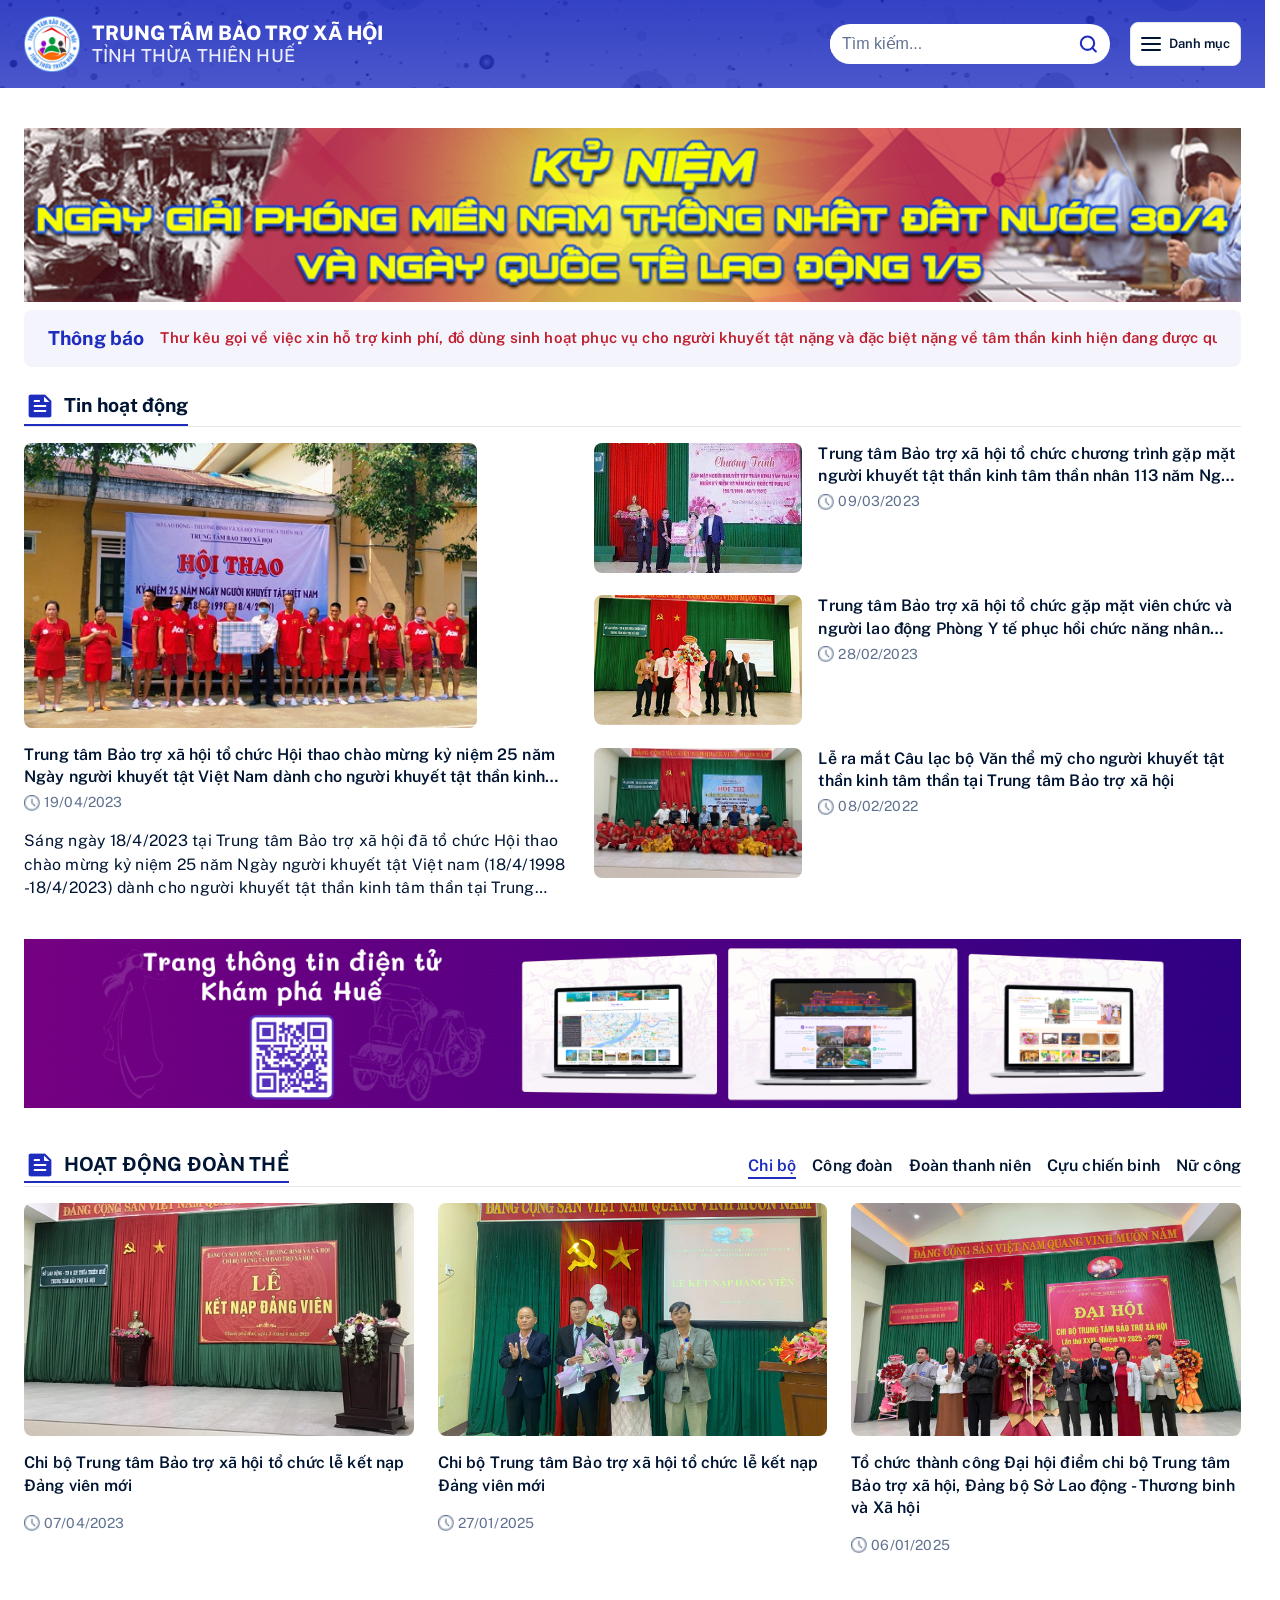
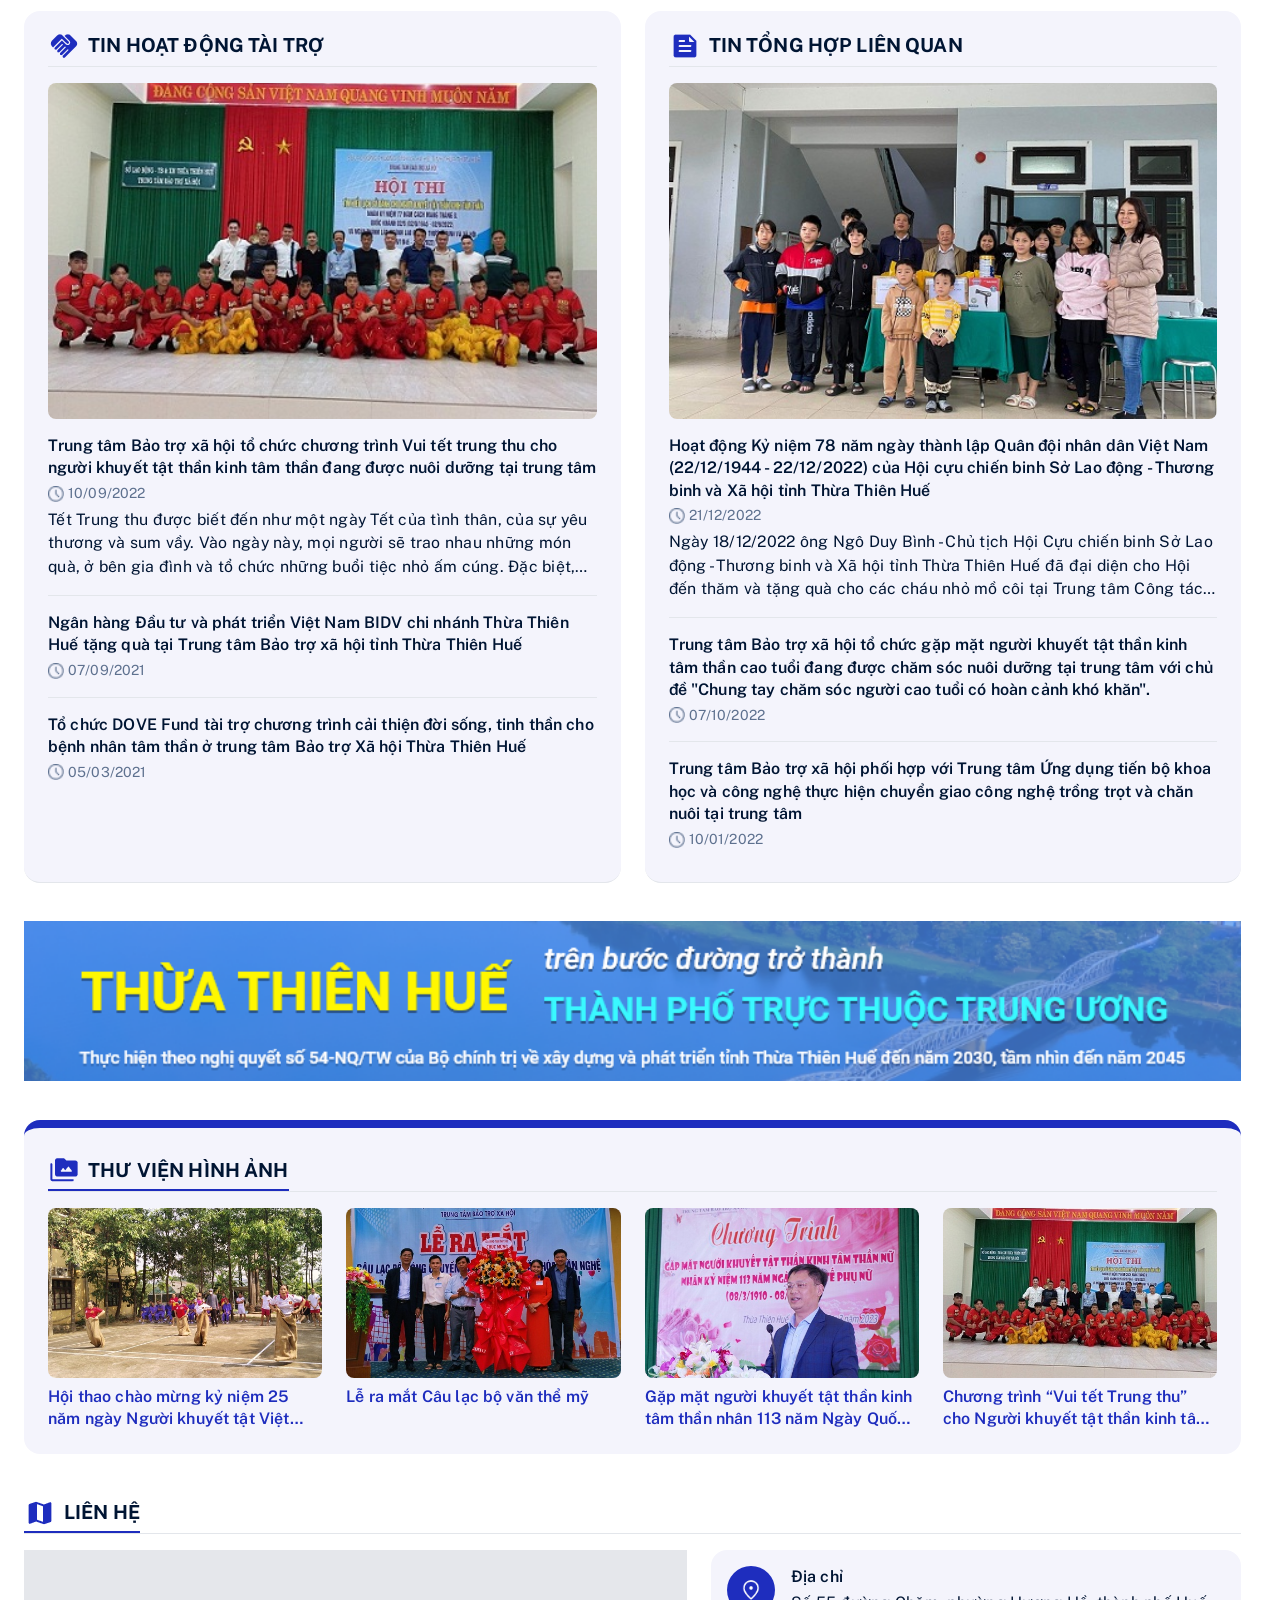
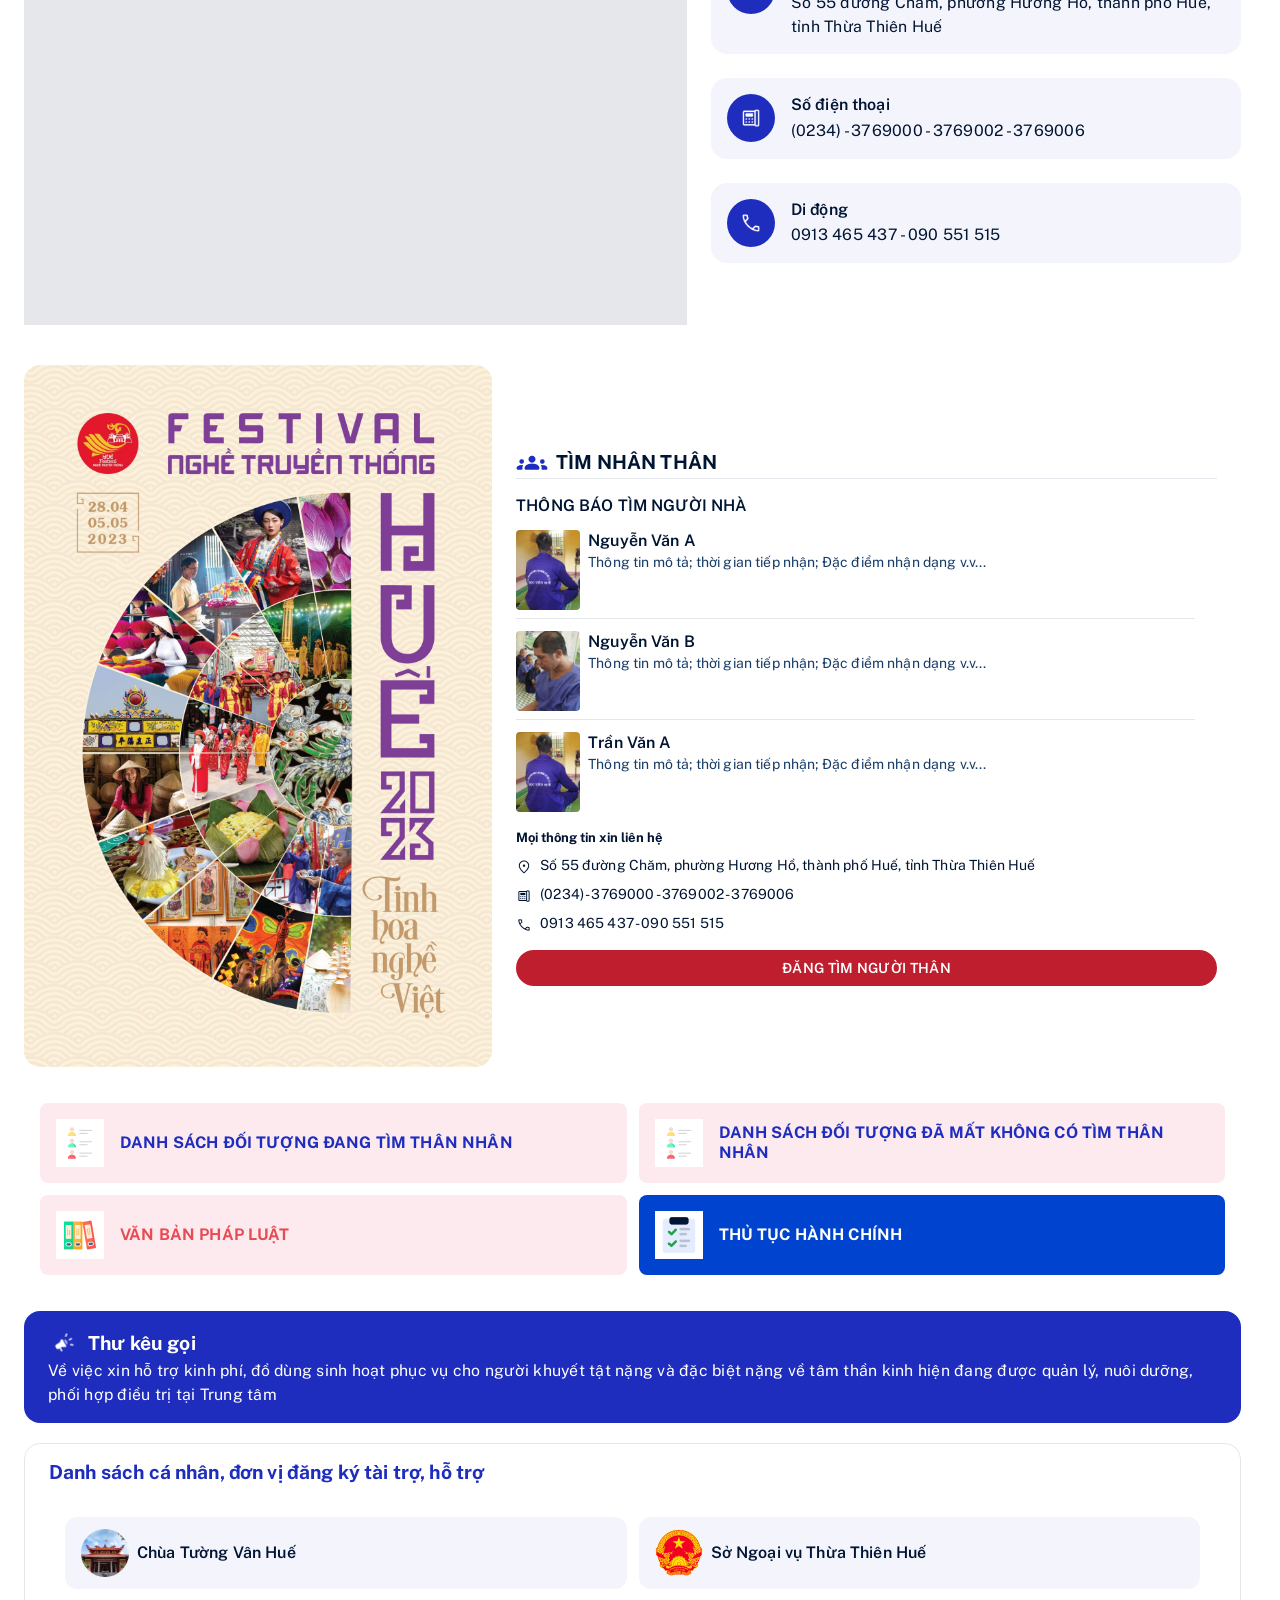
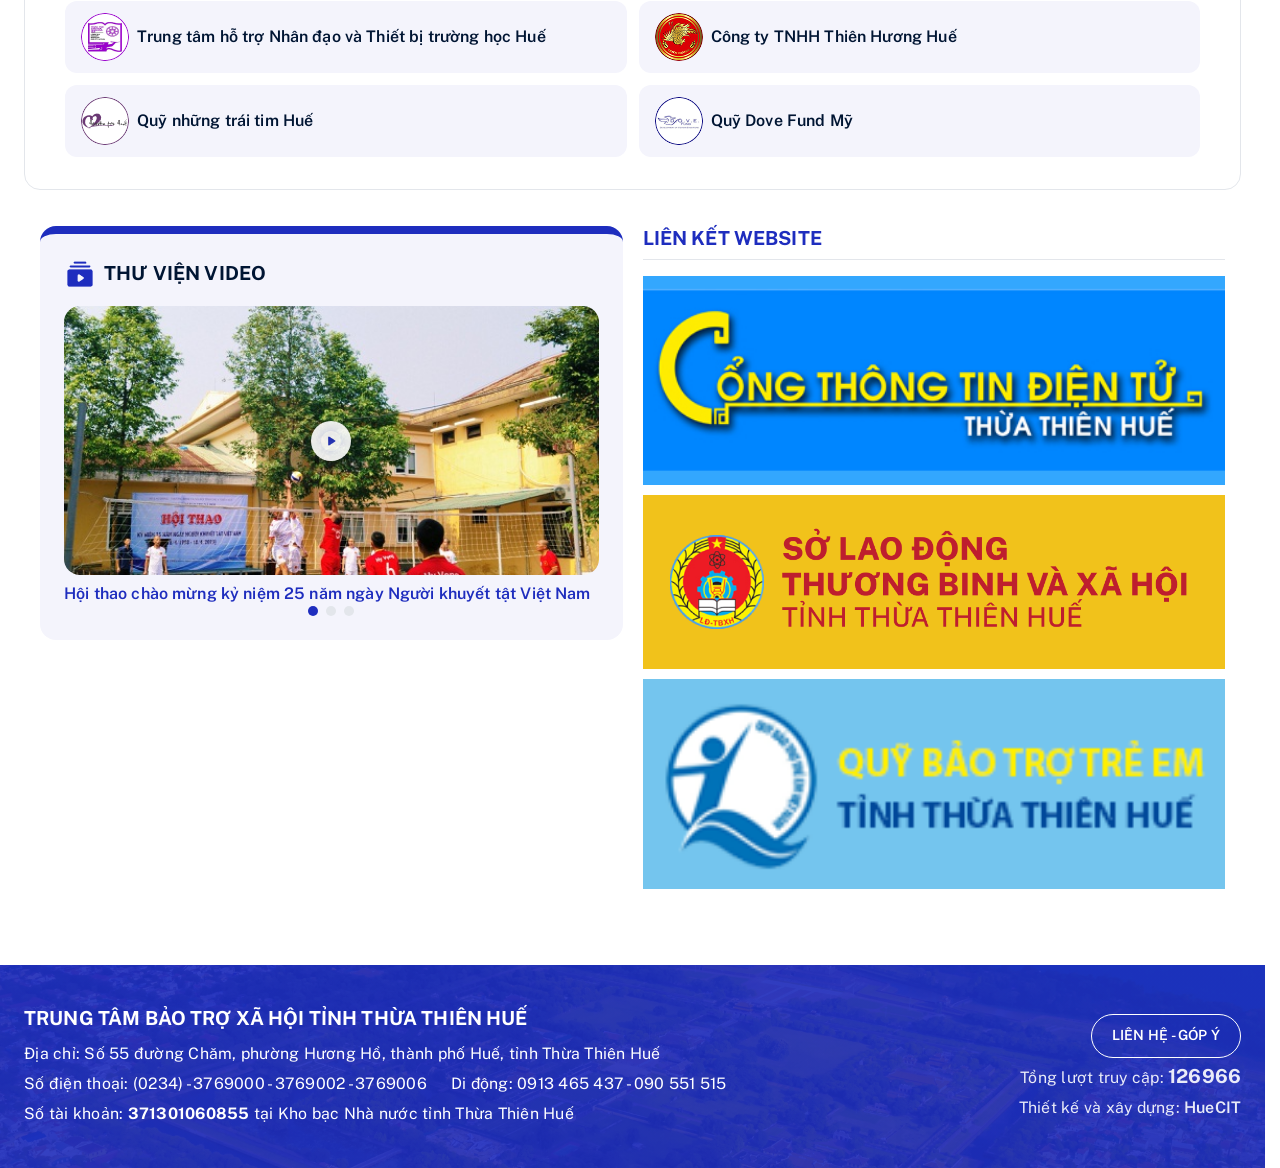
==== commit 2e2161a9: "refactor: change Menu to "Danh mục"" ====
--- a/home/index.html
+++ b/home/index.html
@@ -83,7 +83,7 @@
 							aria-hidden="true"
 							><span></span><span></span><span></span
 						></span>
-						<span class="nav-toggle-label">Menu</span>
+						<span class="nav-toggle-label">Danh mục</span>
 					</button>
 				</div>
 
--- a/home/assets/css/style.css
+++ b/home/assets/css/style.css
@@ -1250,14 +1250,6 @@
 	background: currentColor;
 }
 
-.nav-toggle:focus-visible,
-.nav-link:focus-visible,
-.search-input:focus-visible,
-.search-btn:focus-visible {
-	outline: 3px solid #ffbf47;
-	outline-offset: 3px;
-}
-
 .search-form {
 	flex: 0 1 280px;
 	inline-size: min(100%, 280px);
@@ -1449,11 +1441,6 @@
 		padding: 0;
 	}
 
-	.search-input:focus-visible {
-		outline: 2px solid var(--color-link);
-		outline-offset: -3px;
-	}
-
 	.navigation {
 		height: auto;
 		min-height: 0;
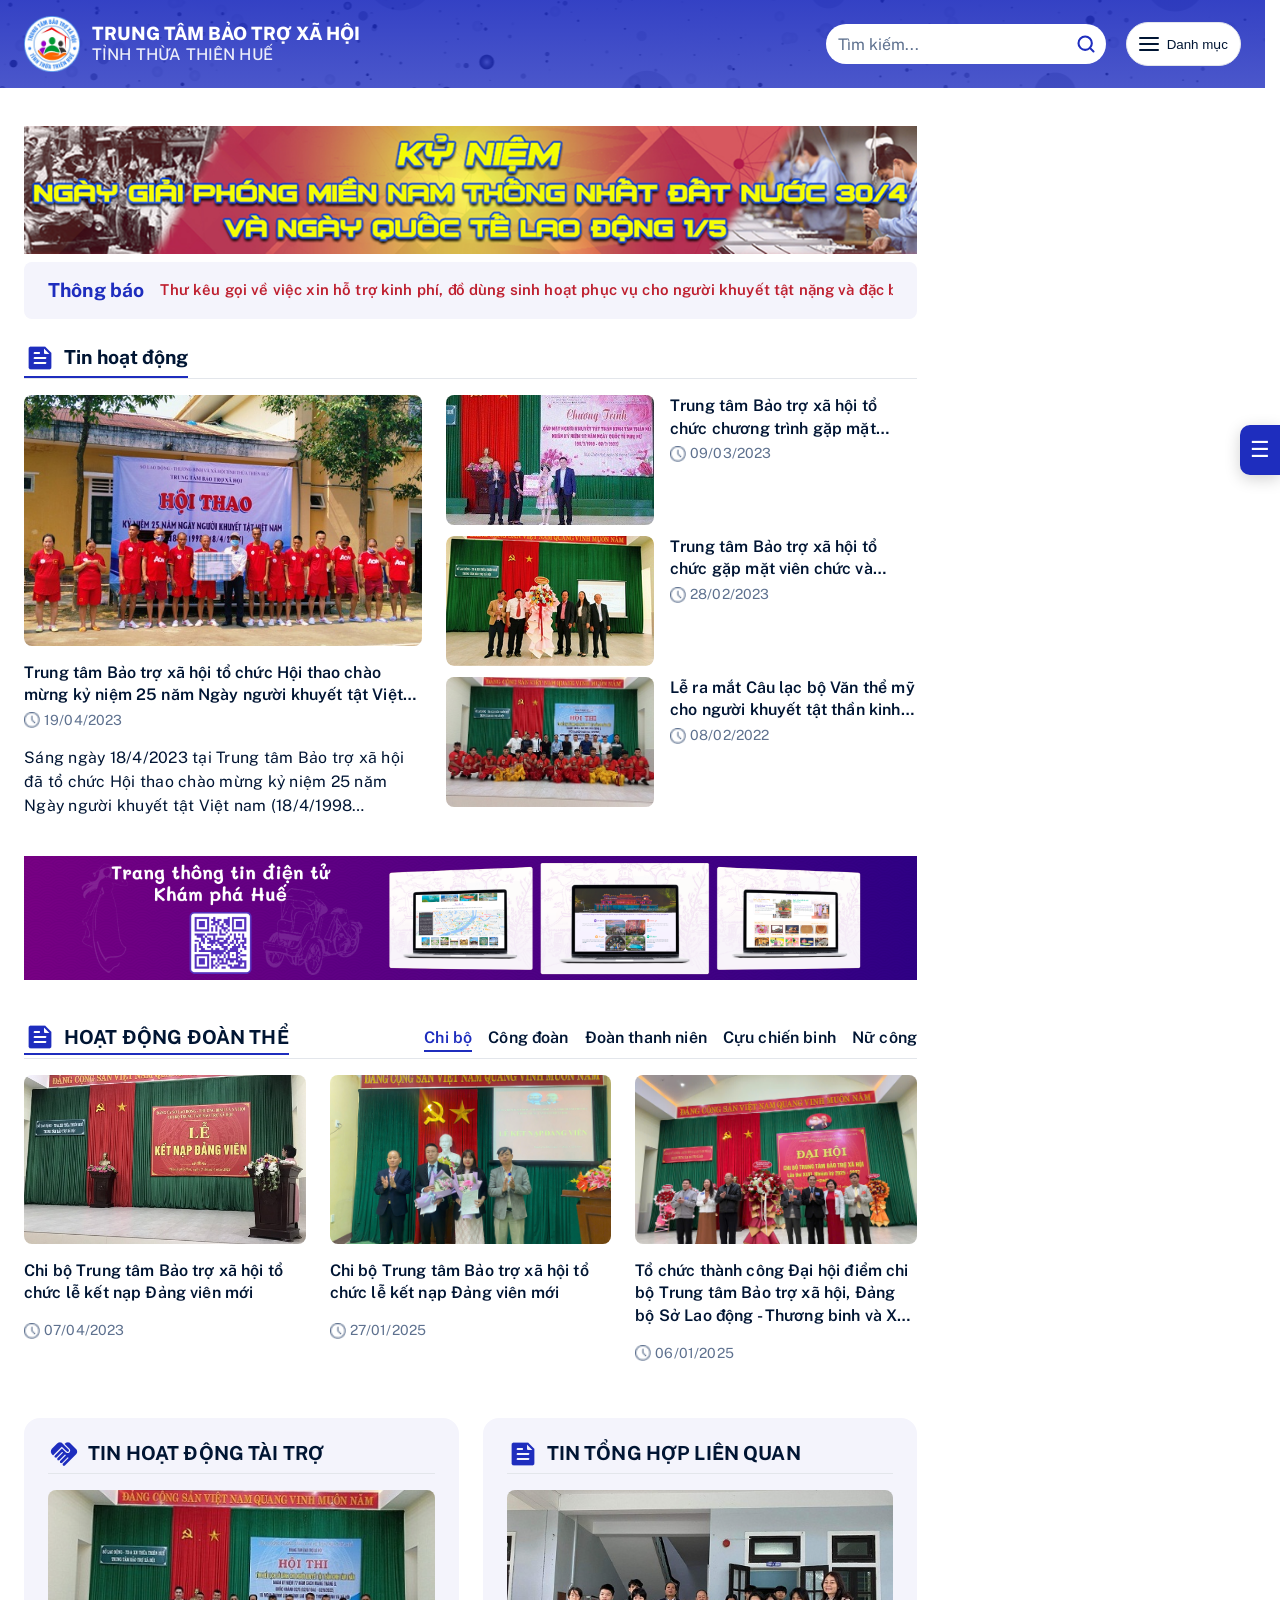
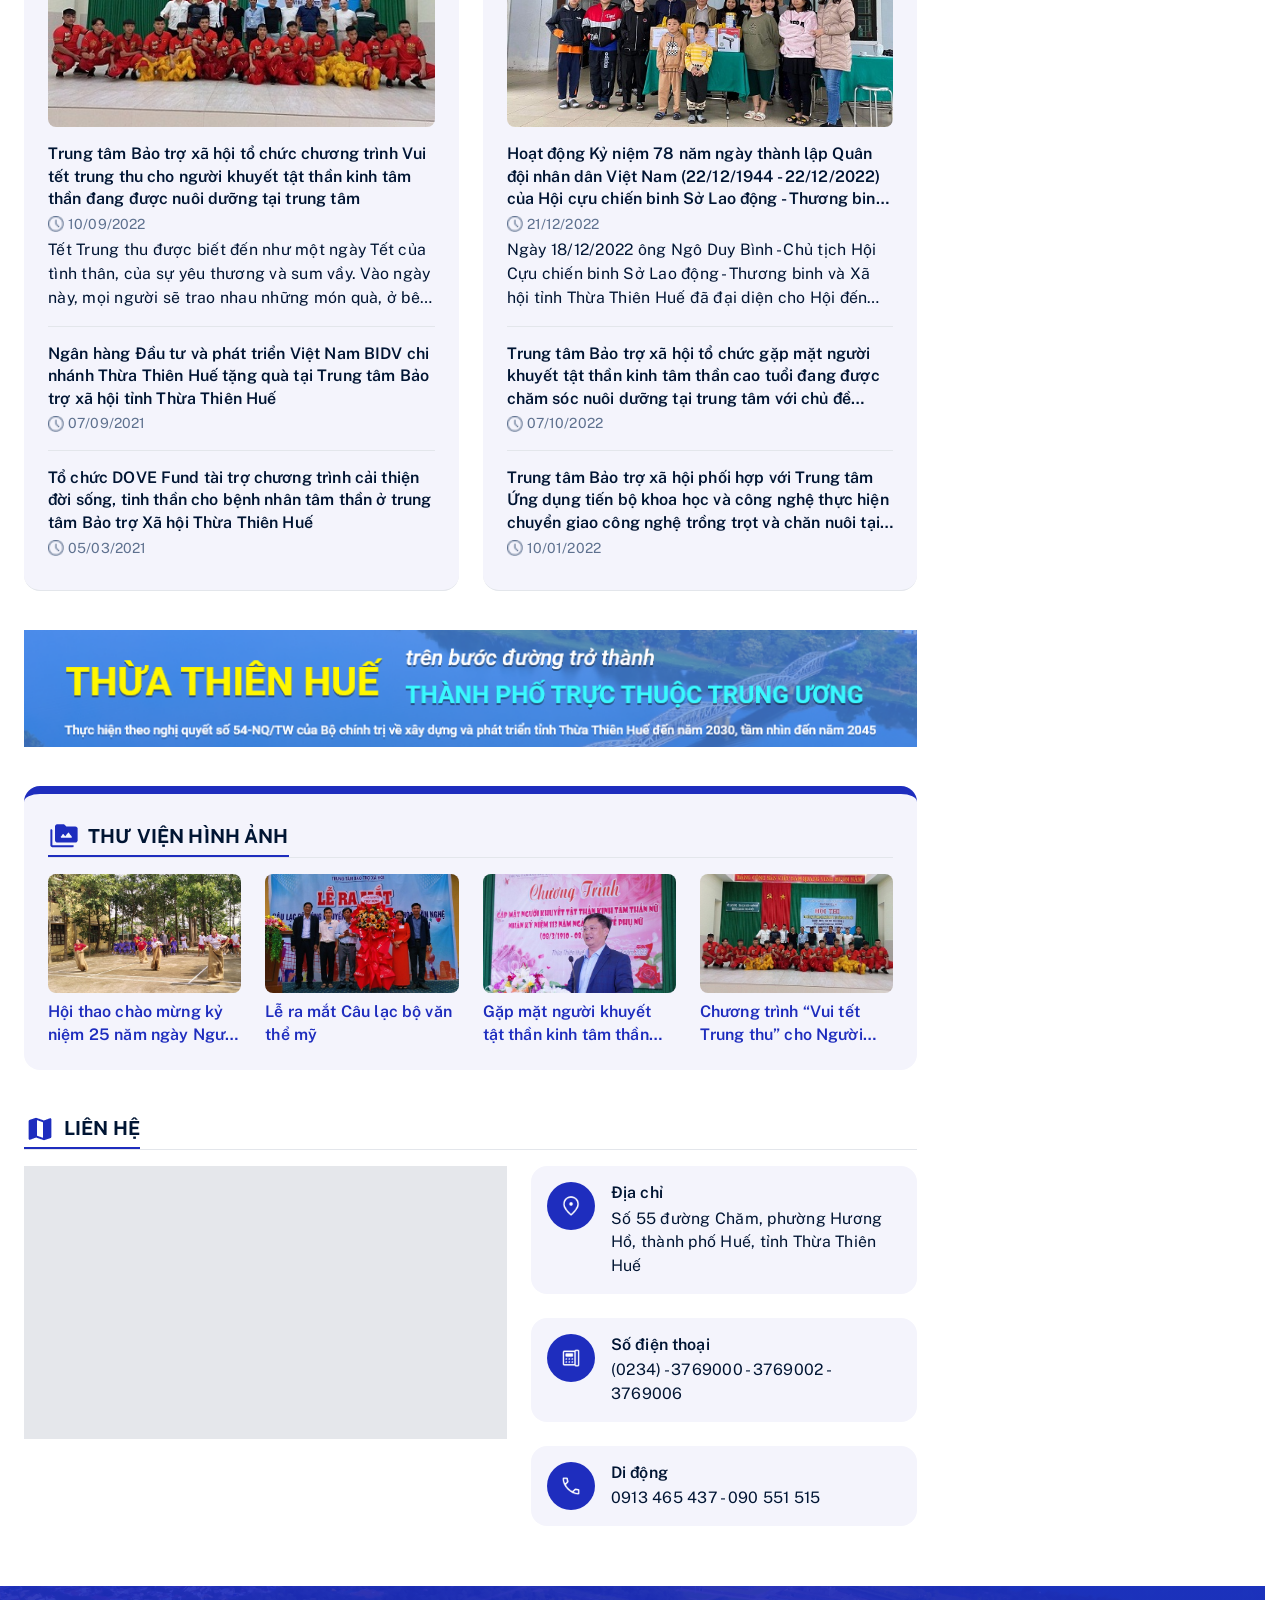
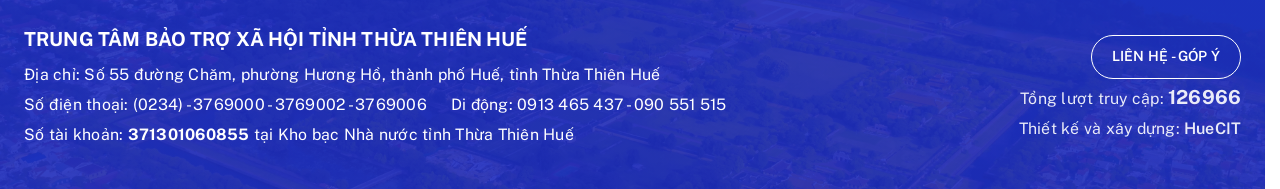
==== commit 2b5f213a: "refactor: update responsive sidebar behavior" ====
--- a/home/index.html
+++ b/home/index.html
@@ -213,6 +213,7 @@
 									data-aos="fade-right">
 									<iframe
 										src="https://www.google.com/maps/embed?pb=!1m18!1m12!1m3!1d3826.3268831462383!2d107.57902497513851!3d16.45897772888626!2m3!1f0!2f0!3f0!3m2!1i1024!2i768!4f13.1!3m3!1m2!1s0x3141a149e050b84b%3A0xb17d381011b09e63!2zVHJ1bmcgdMOibSBDw7RuZyBuZ2jhu4cgVGjDtG5nIHRpbiB0aMOgbmggcGjhu5EgSHXhur8!5e0!3m2!1svi!2s!4v1790326390320!5m2!1svi!2s"
+										title="Trung tâm Công nghệ Thông tin thành phố Huế"
 										allowfullscreen=""
 										loading="lazy"
 										referrerpolicy="no-referrer-when-downgrade">
@@ -227,7 +228,19 @@
 						</div>
 					</main>
 
-					<aside class="sidebar">
+					<aside
+						class="sidebar"
+						id="site-sidebar">
+						<div class="sidebar-drawer-header">
+							<h2 class="text-title">Danh mục tiện ích</h2>
+
+							<button
+								type="button"
+								class="sidebar-close"
+								aria-label="Đóng thanh tiện ích">
+								&times;
+							</button>
+						</div>
 						<div class="sidebar-row-banner-relatives">
 							<div
 								class="widget banner-widget"
@@ -310,10 +323,11 @@
 									class="section-title-content align-center"
 									id="video-widget-heading"></div>
 								<div id="video-list"></div>
-								<div
+								<a
+									href="#"
 									id="video-dots"
 									class="video-dots"
-									aria-label="Chọn video"></div>
+									aria-label="Chọn video"></a>
 							</div>
 
 							<div
@@ -325,6 +339,22 @@
 						</div>
 					</aside>
 				</div>
+				<button
+					type="button"
+					class="sidebar-toggle"
+					aria-label="Mở thanh tiện ích"
+					aria-controls="site-sidebar"
+					aria-expanded="false">
+					<span
+						class="sidebar-toggle-icon"
+						aria-hidden="true">
+						☰
+					</span>
+				</button>
+
+				<div
+					class="sidebar-overlay"
+					aria-hidden="true"></div>
 			</div>
 
 			<footer>
@@ -352,6 +382,32 @@
 					</div>
 				</div>
 			</footer>
+
+			<button
+				class="scroll-top"
+				id="scrollTop"
+				type="button"
+				aria-label="Quay về đầu trang"
+				aria-hidden="true"
+				tabindex="-1">
+				<span class="scroll-top__inner">
+					<svg
+						class="scroll-top__icon"
+						xmlns="http://www.w3.org/2000/svg"
+						width="24"
+						height="24"
+						viewBox="0 0 24 24"
+						fill="none"
+						stroke="currentColor"
+						stroke-width="2"
+						stroke-linecap="round"
+						stroke-linejoin="round"
+						aria-hidden="true">
+						<path d="M12 19V5" />
+						<path d="m5 12 7-7 7 7" />
+					</svg>
+				</span>
+			</button>
 		</div>
 		<script src="https://unpkg.com/aos@2.3.1/dist/aos.js"></script>
 		<script>
--- a/home/assets/css/style.css
+++ b/home/assets/css/style.css
@@ -41,7 +41,6 @@
 	margin: 0;
 	padding: 0;
 	box-sizing: border-box;
-	min-inline-size: 0;
 }
 
 html {
@@ -151,7 +150,6 @@
 	inline-size: 100%;
 	max-inline-size: 1920px;
 	margin-inline: auto;
-	/* overflow-x: clip; */
 }
 
 .top-header,
@@ -163,24 +161,34 @@
 	padding-inline: clamp(12px, 2.5vw, 24px);
 }
 
+.top-header,
+.left-header,
+.header-text,
+.search-form,
+.search-input,
+.main-nav,
+.nav-list {
+	min-inline-size: 0;
+}
+
 header {
-	width: 100%;
+	inline-size: 100%;
 	background:
 		linear-gradient(rgba(30, 45, 190, 0.9), rgba(30, 45, 190, 0.8)),
 		url('../images/bg-header/Frame.png') center / cover no-repeat;
-	margin-bottom: 40px;
+	margin-block-end: clamp(20px, 3vw, 40px);
 }
 
 .top-header {
 	display: flex;
 	align-items: center;
 	justify-content: space-between;
-	height: 88px;
+	block-size: 88px;
 }
 
 .logo {
-	width: 56px;
-	height: 56px;
+	inline-size: 56px;
+	block-size: 56px;
 	object-fit: contain;
 	flex-shrink: 0;
 }
@@ -189,9 +197,14 @@
 	display: flex;
 	flex-direction: column;
 	justify-content: center;
+	min-inline-size: 0;
+	max-inline-size: 100%;
 }
 
 .left-header {
+	display: flex;
+	align-items: center;
+	flex: 1 1 auto;
 	gap: 8px;
 }
 
@@ -202,26 +215,29 @@
 
 .left-header .title {
 	font-weight: 800;
-	font-size: 20px;
-	line-height: 24px;
+	font-size: clamp(1rem, 0.95rem + 0.25vw, 1.25rem);
+	line-height: 1.2;
 	letter-spacing: 0px;
 }
 
 .left-header .subtitle {
 	font-weight: 500;
-	font-size: 18px;
-	line-height: 22px;
+	font-size: clamp(0.875rem, 0.85rem + 0.2vw, 1.125rem);
+	line-height: 1.25;
 	letter-spacing: 0.15px;
 	opacity: 0.9;
 }
 
 .search-form {
-	max-inline-size: 280px;
-	min-block-size: 40px;
-
+	display: flex;
+	align-items: center;
+	flex: 0 1 280px;
+	inline-size: min(100%, 280px);
+	min-inline-size: 0;
+	block-size: 40px;
+	overflow: hidden;
+	border-radius: 40px;
 	background: var(--color-secondary);
-	border-radius: 40px;
-	overflow: hidden;
 }
 
 .search-input,
@@ -230,40 +246,51 @@
 }
 
 .search-input {
-	width: 100%;
-	height: 100%;
-	border: none;
+	flex: 1 1 0;
+	inline-size: 0;
+	min-inline-size: 0;
+	block-size: 100%;
+	padding-inline: 12px;
+	border: 0;
 	outline: none;
-	padding: 0 12px;
+	background: transparent;
+	color: var(--color-text-muted);
+	font: inherit;
+	font-size: 16px;
 }
 
 .search-btn {
-	width: 36px;
-	height: 36px;
-	border: none;
+	display: flex;
+	flex: 0 0 40px;
+	align-items: center;
+	justify-content: center;
+	inline-size: 40px;
+	block-size: 40px;
+	padding: 0;
+	border: 0;
 	background: transparent;
 	color: var(--color-link);
 	cursor: pointer;
-	padding-right: 10px;
 }
 
 .search-btn svg {
-	width: 24px;
-	height: 20px;
+	inline-size: 24px;
+	block-size: 20px;
 }
 
 .navigation {
-	min-width: 0;
-	height: 40px;
+	position: relative;
+	min-inline-size: 0;
+	block-size: 40px;
 	background: #ffffff;
-	border-bottom: 1px solid #e1e5ec;
+	border-block-end: 1px solid #e1e5ec;
 }
 
 .main-nav,
 .nav-list,
 .nav-item,
 .nav-link {
-	height: 100%;
+	block-size: 100%;
 }
 
 .nav-list {
@@ -272,36 +299,292 @@
 
 .nav-link {
 	position: relative;
-	font-size: 16px;
+	font-size: clamp(0.875rem, 0.85rem + 0.2vw, 1rem);
 	font-weight: 600;
-	line-height: 24px;
+	line-height: 1.5;
 	letter-spacing: 0.15px;
 	white-space: nowrap;
 	color: var(--color-text-primary);
+	display: inline-flex;
+	align-items: center;
+	min-block-size: 44px;
+	padding-inline: 4px;
 }
 
 .nav-link::after {
 	content: '';
-	width: 0;
-	height: 2px;
+	inline-size: 0;
+	block-size: 2px;
 	position: absolute;
-	left: 0;
-	bottom: -2px;
+	inset-inline-start: 0;
+	inset-block-end: -2px;
 	background: var(--color-link);
-	transition: width 0.35s ease;
-}
-
-.nav-link:hover::after {
-	width: 100%;
-}
-
+	transition: inline-size 0.35s ease;
+}
+
+.nav-link:hover::after,
 .nav-link.active::after {
-	width: 100%;
+	inline-size: 100%;
 }
 
 .nav-link:hover,
 .nav-link.active {
 	color: var(--color-link);
+}
+
+.nav-toggle {
+	display: none;
+	align-items: center;
+	justify-content: center;
+	gap: 8px;
+	flex: 0 0 auto;
+	min-inline-size: 44px;
+	min-block-size: 44px;
+	padding-inline: 12px;
+	border: 1px solid var(--color-border);
+	border-radius: 40px;
+	background: #fff;
+	color: var(--color-text-primary);
+	cursor: pointer;
+}
+
+.nav-toggle-icon {
+	display: grid;
+	gap: 4px;
+	inline-size: 20px;
+}
+
+.nav-toggle-icon span {
+	display: block;
+	inline-size: 100%;
+	block-size: 2px;
+	border-radius: 2px;
+	background: currentColor;
+}
+
+@media (max-width: 1280px) {
+	.top-header {
+		gap: clamp(10px, 2vw, 20px);
+		padding-inline: clamp(12px, 2.5vw, 24px);
+	}
+
+	.left-header {
+		flex: 1 1 auto;
+		gap: clamp(8px, 1.2vw, 12px);
+	}
+
+	.logo {
+		inline-size: clamp(40px, 4.5vw, 56px);
+		block-size: clamp(40px, 4.5vw, 56px);
+	}
+
+	.search-form {
+		flex: 0 1 clamp(160px, 25vw, 280px);
+		inline-size: auto;
+	}
+
+	.nav-toggle {
+		display: inline-flex;
+	}
+
+	.navigation {
+		block-size: 0;
+		min-block-size: 0;
+		border: 0;
+		background: transparent;
+	}
+
+	.main-nav {
+		position: relative;
+		block-size: 0;
+		min-block-size: 0;
+		padding: 0;
+	}
+
+	.nav-list {
+		display: none;
+		position: absolute;
+		z-index: 1000;
+		inset-inline: 0;
+		inset-block-start: 0;
+		block-size: auto;
+		max-block-size: min(70dvh, 520px);
+		overflow-y: auto;
+		flex-direction: column;
+		align-items: stretch;
+		gap: 0;
+		padding-inline: clamp(12px, 3vw, 24px);
+		padding-block: 8px;
+		background: #fff;
+		border: 1px solid var(--color-border);
+		box-shadow: 0 12px 24px rgb(0 0 0 / 12%);
+	}
+
+	.navigation.is-open .nav-list {
+		display: flex;
+	}
+
+	.nav-item,
+	.nav-link {
+		block-size: auto;
+		inline-size: 100%;
+	}
+
+	.nav-link {
+		display: flex;
+		align-items: center;
+		min-block-size: 44px;
+		padding-block: 10px;
+		padding-inline: 4px;
+		white-space: normal;
+		line-height: 1.35;
+	}
+
+	.nav-link::after {
+		inset-inline-start: 4px;
+		inset-block-end: 4px;
+		max-inline-size: calc(100% - 8px);
+	}
+}
+
+@media (width <= 600px) {
+	header {
+		margin-block-end: 20px;
+	}
+
+	.top-header {
+		display: grid;
+		grid-template-columns: 1fr auto;
+		row-gap: 12px;
+		column-gap: 10px;
+		block-size: auto;
+		padding-block: 12px;
+		padding-inline: 12px;
+		align-items: center;
+	}
+
+	.left-header {
+		grid-column: 1 / -1;
+		grid-row: 1;
+		display: flex;
+		align-items: center;
+		gap: 10px;
+		min-inline-size: 0;
+		inline-size: 100%;
+	}
+
+	.logo {
+		inline-size: 44px;
+		block-size: 44px;
+		flex: 0 0 44px;
+	}
+
+	.search-form {
+		grid-column: 1;
+		grid-row: 2;
+		inline-size: 100%;
+		max-inline-size: 100%;
+		min-inline-size: 0;
+		min-block-size: 40px;
+		block-size: 40px;
+		background: #ffffff;
+		border-radius: 40px;
+		border: 1px solid var(--color-border);
+		box-shadow: 0 1px 3px rgba(0, 0, 0, 0.05);
+	}
+
+	.search-input {
+		block-size: 100%;
+		font-size: 16px;
+		padding-inline: 14px;
+	}
+
+	.search-btn {
+		inline-size: 40px;
+		block-size: 40px;
+		flex: 0 0 40px;
+		padding: 0;
+	}
+
+	.nav-toggle {
+		grid-column: 2;
+		grid-row: 2;
+		display: inline-flex;
+		align-items: center;
+		justify-content: center;
+		gap: 6px;
+		min-inline-size: 44px;
+		min-block-size: 40px;
+		block-size: 40px;
+		padding-inline: 14px;
+		border-radius: 40px;
+		white-space: nowrap;
+		background: #ffffff;
+		border: 1px solid var(--color-border);
+	}
+}
+
+@media (width <= 350px) {
+	.top-header {
+		padding-inline: 8px;
+		padding-block: 10px;
+		row-gap: 8px;
+		column-gap: 6px;
+	}
+
+	.logo {
+		inline-size: 34px;
+		block-size: 34px;
+		flex: 0 0 34px;
+	}
+
+	.left-header {
+		gap: 6px;
+	}
+
+	.left-header .title {
+		font-size: 11.5px;
+	}
+
+	.left-header .subtitle {
+		font-size: 10px;
+	}
+
+	.search-form {
+		min-block-size: 36px;
+		block-size: 36px;
+	}
+
+	.search-input {
+		flex: 1 1 0;
+		inline-size: 0;
+		min-inline-size: 0;
+		padding-inline: 8px;
+		font-size: 14px;
+	}
+
+	.search-btn {
+		inline-size: 34px;
+		block-size: 34px;
+		flex: 0 0 34px;
+	}
+
+	.search-btn svg {
+		inline-size: 14px;
+		block-size: 14px;
+	}
+
+	.nav-toggle {
+		min-inline-size: 36px;
+		min-block-size: 36px;
+		block-size: 36px;
+		inline-size: 36px;
+		padding: 0;
+	}
+
+	.nav-toggle-label {
+		display: none;
+	}
 }
 
 .content {
@@ -314,6 +597,18 @@
 .left-content,
 .sidebar {
 	min-width: 0;
+}
+
+@media (max-width: 1100px) {
+	.content {
+		grid-template-columns: minmax(0, 1fr);
+	}
+
+	.left-content,
+	.sidebar {
+		width: 100%;
+		min-width: 0;
+	}
 }
 
 /* REUSE BANNER */
@@ -365,7 +660,7 @@
 	line-height: 1.5;
 	letter-spacing: 0.15px;
 	white-space: nowrap;
-	animation: announcement-scroll 12s linear infinite;
+	animation: announcement-scroll 15s linear infinite;
 }
 
 .announcement-link:hover {
@@ -380,6 +675,48 @@
 
 	to {
 		transform: translateX(-100%);
+	}
+}
+
+@media (max-width: 756px) {
+	.announcement {
+		flex-wrap: wrap;
+		gap: 8px;
+		padding: 12px 16px;
+	}
+
+	.announcement-title {
+		flex: 0 0 100%;
+		white-space: normal;
+	}
+
+	.announcement-marquee {
+		flex: 0 0 100%;
+		width: 100%;
+	}
+
+	.announcement-link {
+		animation-duration: 30s;
+	}
+}
+
+@media (max-width: 340px) {
+	.announcement-link {
+		animation-duration: 40s;
+	}
+}
+
+@media (prefers-reduced-motion: reduce) {
+	.announcement-marquee {
+		white-space: normal;
+	}
+
+	.announcement-link {
+		display: inline;
+		white-space: normal;
+		overflow-wrap: anywhere;
+		animation: none;
+		transform: none;
 	}
 }
 
@@ -435,9 +772,7 @@
 
 .article-item.featured .thumb-link {
 	width: 100%;
-	max-width: 453px;
 	aspect-ratio: 453 / 285;
-
 	display: block;
 	flex-shrink: 0;
 	overflow: hidden;
@@ -512,6 +847,52 @@
 
 .article-item:not(.featured) .article-desc {
 	display: none;
+}
+
+@media (max-width: 756px) {
+	.article-list {
+		grid-template-columns: minmax(0, 1fr);
+		row-gap: 20px;
+	}
+
+	.article-list .section-title {
+		grid-column: 1;
+		grid-row: auto;
+		margin-bottom: 0;
+	}
+
+	.article-list .article-item.featured {
+		grid-column: 1;
+		grid-row: auto;
+	}
+
+	.article-item.featured .thumb-link {
+		max-width: none;
+	}
+
+	.article-list .article-item:not(.featured) {
+		grid-column: 1;
+	}
+}
+
+@media (max-width: 576px) {
+	.article-list {
+		row-gap: 16px;
+	}
+
+	.article-item:not(.featured) {
+		gap: 12px;
+	}
+
+	.article-item:not(.featured) .thumb-link {
+		width: 36%;
+		max-width: 160px;
+		flex-shrink: 0;
+	}
+
+	.article-item:not(.featured) .article-desc {
+		display: none;
+	}
 }
 
 .activities {
@@ -637,6 +1018,107 @@
 	border-radius: 8px;
 }
 
+@media (max-width: 756px) {
+	.activities-header {
+		height: auto;
+		flex-direction: column;
+		align-items: stretch;
+		gap: 8px;
+		padding-bottom: 8px;
+	}
+
+	.activities-nav {
+		display: flex;
+		align-items: center;
+		justify-content: flex-end;
+		gap: 16px;
+
+		width: 100%;
+		min-width: 0;
+		height: 40px;
+
+		white-space: nowrap;
+		overflow-x: auto;
+		overflow-y: hidden;
+		scrollbar-width: thin;
+	}
+
+	.activities-nav a {
+		flex: 0 0 auto;
+	}
+
+	.activities-item {
+		flex-basis: calc((100% - 24px) / 2);
+	}
+}
+
+@media (max-width: 500px) {
+	.activities-header {
+		flex-direction: row;
+		flex-wrap: wrap;
+		align-items: center;
+	}
+
+	.activities-header .section-title-content {
+		flex: 1 1 0;
+		min-width: 0;
+	}
+
+	.activities-menu-toggle {
+		display: block;
+	}
+
+	.activities-nav {
+		display: none;
+		flex: 0 0 100%;
+		flex-direction: column;
+		align-items: stretch;
+		gap: 0;
+		width: 100%;
+		height: auto;
+		white-space: normal;
+		overflow: visible;
+	}
+
+	.activities-header.menu-open .activities-nav {
+		display: flex;
+	}
+
+	.activities-nav a {
+		display: block;
+		padding: 10px 4px;
+		border-top: 1px solid var(--color-border);
+	}
+
+	.activities-nav a::after {
+		bottom: 0;
+	}
+
+	.activities-item {
+		flex-basis: 100%;
+	}
+}
+
+@media (max-width: 340px) {
+	.activities-header .icon-title {
+		width: 24px;
+		height: 24px;
+	}
+
+	.activities-menu-toggle {
+		flex: 0 0 36px;
+		width: 36px;
+		height: 36px;
+		padding: 7px;
+	}
+}
+
+@media (max-width: 290px) {
+	.activities-header .text-title {
+		font-size: 13px;
+	}
+}
+
 .related-sections {
 	width: 100%;
 	display: grid;
@@ -677,6 +1159,51 @@
 .related-article-list {
 	min-width: 0;
 	margin-bottom: 16px;
+}
+
+@media (max-width: 768px) {
+	.related-sections {
+		gap: 12px;
+	}
+
+	.related-section {
+		padding: 12px;
+	}
+
+	.related-section .icon-title {
+		width: 24px;
+		height: 24px;
+	}
+
+	.related-article-image {
+		margin-bottom: 10px;
+		max-width: 100%;
+	}
+
+	.related-article-list {
+		margin-bottom: 10px;
+	}
+
+	.related-article .text-desc {
+		display: none;
+	}
+}
+
+@media (max-width: 576px) {
+	.related-sections {
+		grid-template-columns: minmax(0, 1fr);
+		gap: 16px;
+	}
+
+	.related-section {
+		padding: 16px;
+	}
+}
+
+@media (max-width: 340px) {
+	.related-section {
+		padding: 12px;
+	}
 }
 
 .image-library {
@@ -733,6 +1260,32 @@
 
 .image-library-item-title a:hover {
 	color: var(--color-text-primary);
+}
+
+@media (max-width: 756px) {
+	.image-library-track .image-library-item {
+		flex-basis: calc((100% - 48px) / 3);
+	}
+}
+
+@media (max-width: 500px) {
+	.image-library {
+		padding: 16px;
+	}
+
+	.image-library-track .image-library-item {
+		flex-basis: calc((100% - 24px) / 2);
+	}
+}
+
+@media (max-width: 340px) {
+	.image-library {
+		padding: 12px;
+	}
+
+	.image-library-track .image-library-item {
+		flex-basis: 100%;
+	}
 }
 
 .office-contact {
@@ -798,6 +1351,68 @@
 
 .office-contact-detail h3 {
 	margin-bottom: 2px;
+}
+
+@media (max-width: 1024px) {
+	.office-contact-content {
+		grid-template-columns: minmax(0, 1fr);
+		gap: 20px;
+	}
+
+	.office-contact-map {
+		max-width: 100%;
+		aspect-ratio: 16 / 9;
+	}
+
+	.office-contact-list {
+		display: flex;
+		flex-direction: column;
+		gap: 12px;
+	}
+}
+
+@media (min-width: 769px) and (max-width: 1024px) {
+	.office-contact-list {
+		display: grid;
+		grid-template-columns: repeat(2, minmax(0, 1fr));
+		gap: 12px;
+	}
+
+	.office-contact-item:first-child {
+		grid-column: 1 / -1;
+	}
+}
+
+@media (max-width: 500px) {
+	.office-contact-item {
+		padding: 12px;
+		border-radius: 12px;
+	}
+
+	.office-contact-icon {
+		width: 40px;
+		height: 40px;
+		flex: 0 0 40px;
+		margin-right: 12px;
+	}
+
+	.office-contact-icon img {
+		width: 20px;
+		height: 20px;
+	}
+}
+
+@media (max-width: 340px) {
+	.office-contact-item {
+		padding: 10px;
+	}
+
+	.office-contact-icon {
+		width: 36px;
+		height: 36px;
+		flex: 0 0 36px;
+		margin-right: 8px;
+	}
 }
 
 .widget {
@@ -1126,6 +1741,124 @@
 	width: 100%;
 	height: auto;
 }
+/* 
+@media (600px <= width <= 1280px) {
+	.content {
+		grid-template-columns: minmax(0, 1fr);
+	}
+
+	.sidebar {
+		width: 100%;
+		max-width: 100%;
+		display: flex;
+		flex-direction: column;
+		gap: 20px;
+		margin-top: 16px;
+	}
+
+	.sidebar .widget {
+		margin-bottom: 0;
+		width: 100%;
+	}
+
+	.sidebar-row-banner-relatives {
+		display: grid;
+		grid-template-columns: minmax(0, 1fr) minmax(0, 1.6fr);
+		align-items: center;
+	}
+
+	.sidebar-row-banner-relatives .banner-widget {
+		width: 100%;
+	}
+
+	.sidebar-row-banner-relatives .banner-widget img {
+		width: 100%;
+		height: auto;
+		aspect-ratio: 1 / 1.5;
+		object-fit: cover;
+		border-radius: 16px;
+	}
+
+	#banner-list {
+		display: grid;
+		grid-template-columns: repeat(2, minmax(0, 1fr));
+		padding: 16px;
+	}
+
+	.appeal-widget {
+		width: 100%;
+	}
+
+	.sponsor-widget .sponsor-list {
+		display: grid;
+		grid-template-columns: repeat(2, minmax(0, 1fr));
+		padding: 16px;
+		gap: 12px;
+	}
+
+	.sponsor-widget .sponsor-item {
+		border-bottom: none;
+		background: var(--color-surface);
+		padding: 12px 16px;
+		border-radius: 12px;
+		margin-top: 0;
+	}
+
+	.sidebar-row-video-links {
+		display: grid;
+		grid-template-columns: repeat(2, minmax(0, 1fr));
+		gap: 20px;
+		padding: 16px;
+		align-items: start;
+	}
+
+	.website-links #website-links-list {
+		display: flex;
+		flex-direction: column;
+		gap: 10px;
+	}
+
+	.website-links .banner-link {
+		margin-bottom: 0;
+	}
+}
+
+@media (width < 600px) {
+	.content {
+		grid-template-columns: minmax(0, 1fr);
+	}
+
+	.sidebar {
+		display: flex;
+		flex-direction: column;
+		gap: 20px;
+		width: 100%;
+		margin-top: 24px;
+	}
+
+	.sidebar .widget {
+		margin-bottom: 0;
+		width: 100%;
+	}
+
+	.sidebar-row-banner-relatives,
+	.sidebar-row-video-links {
+		display: flex;
+		flex-direction: column;
+		gap: 20px;
+	}
+
+	.sidebar-row-banner-relatives .banner-widget img {
+		width: 100%;
+		object-fit: contain;
+	}
+
+	#banner-list {
+		display: flex;
+		flex-direction: column;
+		gap: 12px;
+	}
+} */
 
 footer {
 	margin-top: clamp(32px, 5vw, 60px);
@@ -1198,772 +1931,6 @@
 	margin: 0;
 }
 
-.top-header,
-.left-header,
-.header-text,
-.search-form,
-.main-nav,
-.nav-list {
-	min-inline-size: 0;
-}
-
-.left-header {
-	display: flex;
-	align-items: center;
-	flex: 1 1 auto;
-}
-
-.header-text {
-	min-inline-size: 0;
-	max-inline-size: 100%;
-}
-
-.nav-toggle {
-	display: none;
-	align-items: center;
-	justify-content: center;
-	gap: 8px;
-	flex: 0 0 auto;
-	min-inline-size: 44px;
-	min-block-size: 44px;
-	padding: 8px 10px;
-	border: 1px solid var(--color-border);
-	border-radius: 8px;
-	background: #fff;
-	color: var(--color-text-primary);
-	font: inherit;
-	font-weight: 600;
-	cursor: pointer;
-}
-
-.nav-toggle-icon {
-	display: grid;
-	gap: 4px;
-	inline-size: 20px;
-}
-
-.nav-toggle-icon span {
-	display: block;
-	inline-size: 100%;
-	block-size: 2px;
-	border-radius: 2px;
-	background: currentColor;
-}
-
-.search-form {
-	flex: 0 1 280px;
-	inline-size: min(100%, 280px);
-}
-
-.search-input {
-	min-inline-size: 0;
-	font-size: 16px;
-}
-
-.navigation {
-	position: relative;
-}
-
-@media (max-width: 1280px) {
-	.top-header {
-		gap: clamp(10px, 2vw, 20px);
-		padding-inline: clamp(12px, 2.5vw, 24px);
-	}
-
-	.left-header {
-		flex: 1 1 auto;
-		gap: clamp(8px, 1.2vw, 12px);
-	}
-
-	.logo {
-		inline-size: clamp(42px, 5.2vw, 56px);
-		block-size: clamp(42px, 5.2vw, 56px);
-	}
-
-	.left-header .title {
-		font-size: clamp(15px, 1.8vw, 20px);
-		line-height: 1.2;
-		text-wrap: pretty;
-	}
-
-	.left-header .subtitle {
-		font-size: clamp(13px, 1.55vw, 18px);
-		line-height: 1.25;
-	}
-
-	.search-form {
-		flex: 0 1 clamp(160px, 25vw, 280px);
-		inline-size: auto;
-	}
-
-	.nav-toggle {
-		display: inline-flex;
-	}
-
-	.navigation {
-		height: 0;
-		min-block-size: 0;
-		border: 0;
-		background: transparent;
-	}
-
-	.main-nav {
-		position: relative;
-		height: 0;
-		min-block-size: 0;
-		padding: 0;
-	}
-
-	.nav-list {
-		display: none;
-		position: absolute;
-		z-index: 1000;
-		inset-inline: 0;
-		top: 0;
-		height: auto;
-		max-block-size: min(70dvh, 520px);
-		overflow-y: auto;
-		flex-direction: column;
-		align-items: stretch;
-		gap: 0;
-		padding: 8px clamp(12px, 3vw, 24px);
-		background: #fff;
-		border: 1px solid var(--color-border);
-		box-shadow: 0 12px 24px rgb(0 0 0 / 12%);
-	}
-
-	.navigation.is-open .nav-list {
-		display: flex;
-	}
-
-	.nav-item,
-	.nav-link {
-		height: auto;
-		inline-size: 100%;
-	}
-
-	.nav-link {
-		display: flex;
-		align-items: center;
-		min-block-size: 44px;
-		padding: 10px 4px;
-		white-space: normal;
-		line-height: 1.35;
-	}
-
-	.nav-link::after {
-		inset-inline-start: 4px;
-		bottom: 4px;
-		max-inline-size: calc(100% - 8px);
-	}
-}
-
-@media (max-width: 600px) {
-	header {
-		margin-bottom: 24px;
-	}
-
-	.top-header {
-		position: relative;
-		display: flex;
-		flex-wrap: wrap;
-		align-items: center;
-		justify-content: space-between;
-		gap: 12px;
-		height: auto;
-		padding-block: 12px;
-		padding-inline: 12px;
-	}
-
-	.left-header {
-		display: flex;
-		align-items: center;
-		flex: 1 1 0;
-		min-width: 0;
-		gap: 8px;
-	}
-
-	.logo {
-		flex: 0 0 44px;
-		width: 44px;
-		height: 44px;
-	}
-
-	.header-text {
-		flex: 1 1 0;
-		min-width: 0;
-	}
-
-	.left-header .title {
-		font-size: clamp(12px, 3.5vw, 16px);
-		line-height: 1.25;
-		overflow-wrap: anywhere;
-	}
-
-	.left-header .subtitle {
-		font-size: clamp(11px, 3vw, 14px);
-		line-height: 1.3;
-	}
-
-	.search-form {
-		order: 2;
-		display: flex;
-		flex: 0 0 100%;
-		width: 100%;
-		max-width: none;
-		min-width: 0;
-		min-height: 44px;
-		align-items: center;
-		border-radius: 999px;
-		background: #fff;
-		overflow: hidden;
-	}
-
-	.search-input {
-		display: block;
-		flex: 1 1 0;
-		width: 0;
-		min-width: 0;
-		height: 44px;
-		padding-inline: 14px;
-		border: 0;
-		outline: none;
-		background: transparent;
-	}
-
-	.search-btn {
-		flex: 0 0 44px;
-		width: 44px;
-		height: 44px;
-		display: flex;
-		align-items: center;
-		justify-content: center;
-		padding: 0;
-	}
-
-	.navigation {
-		height: auto;
-		min-height: 0;
-	}
-}
-
-@media (max-width: 340px) {
-	.top-header {
-		gap: 5px;
-		padding-inline: 8px;
-	}
-
-	.left-header {
-		gap: 6px;
-	}
-
-	.logo {
-		inline-size: 34px;
-		block-size: 34px;
-	}
-
-	.left-header .title {
-		font-size: 11px;
-	}
-
-	.left-header .subtitle {
-		font-size: 10px;
-	}
-
-	.search-form {
-		flex-basis: 100%;
-		inline-size: 100%;
-		min-block-size: 40px;
-	}
-
-	.search-form .search-btn {
-		flex: 0 0 40px;
-		inline-size: 40px;
-		min-block-size: 40px;
-	}
-
-	.nav-toggle {
-		inline-size: 36px;
-		min-inline-size: 36px;
-		min-block-size: 36px;
-		padding: 6px;
-	}
-
-	.nav-toggle-label {
-		display: none;
-	}
-}
-
-@media (max-width: 320px) {
-	.nav-toggle-label {
-		display: none;
-	}
-
-	.nav-toggle {
-		inline-size: 40px;
-		min-inline-size: 40px;
-		padding: 8px;
-	}
-}
-
-@media (prefers-reduced-motion: reduce) {
-	.search-form {
-		transition: none;
-	}
-
-	.nav-link::after {
-		transition: none;
-	}
-}
-
-@media (max-width: 1100px) {
-	.content {
-		grid-template-columns: minmax(0, 1fr);
-	}
-
-	.left-content,
-	.sidebar {
-		width: 100%;
-		min-width: 0;
-	}
-}
-
-@media (max-width: 756px) {
-	.announcement {
-		flex-wrap: wrap;
-		gap: 8px;
-		padding: 12px 16px;
-	}
-
-	.announcement-title {
-		flex: 0 0 100%;
-		white-space: normal;
-	}
-
-	.announcement-marquee {
-		flex: 0 0 100%;
-		width: 100%;
-	}
-}
-
-@media (max-width: 340px) {
-	.announcement-link {
-		animation-duration: 20s;
-	}
-}
-
-@media (prefers-reduced-motion: reduce) {
-	.announcement-marquee {
-		white-space: normal;
-	}
-
-	.announcement-link {
-		display: inline;
-		white-space: normal;
-		overflow-wrap: anywhere;
-		animation: none;
-		transform: none;
-	}
-}
-
-@media (max-width: 756px) {
-	.article-list {
-		grid-template-columns: minmax(0, 1fr);
-		row-gap: 20px;
-	}
-
-	.article-list .section-title {
-		grid-column: 1;
-		grid-row: auto;
-		margin-bottom: 0;
-	}
-
-	.article-list .article-item.featured {
-		grid-column: 1;
-		grid-row: auto;
-	}
-
-	.article-item.featured .thumb-link {
-		max-width: none;
-	}
-
-	.article-list .article-item:not(.featured) {
-		grid-column: 1;
-	}
-}
-
-@media (max-width: 576px) {
-	.article-list {
-		row-gap: 16px;
-	}
-
-	.article-item:not(.featured) {
-		gap: 12px;
-	}
-
-	.article-item:not(.featured) .thumb-link {
-		width: 36%;
-		max-width: 160px;
-		flex-shrink: 0;
-	}
-
-	.article-item:not(.featured) .article-desc {
-		display: none;
-	}
-}
-
-@media (max-width: 756px) {
-	.activities-header {
-		height: auto;
-		flex-direction: column;
-		align-items: stretch;
-		gap: 8px;
-		padding-bottom: 8px;
-	}
-
-	.activities-nav {
-		display: flex;
-		align-items: center;
-		justify-content: flex-end;
-		gap: 16px;
-
-		width: 100%;
-		min-width: 0;
-		height: 40px;
-
-		white-space: nowrap;
-		overflow-x: auto;
-		overflow-y: hidden;
-		scrollbar-width: thin;
-	}
-
-	.activities-nav a {
-		flex: 0 0 auto;
-	}
-
-	.activities-item {
-		flex-basis: calc((100% - 24px) / 2);
-	}
-}
-
-@media (max-width: 500px) {
-	.activities-header {
-		flex-direction: row;
-		flex-wrap: wrap;
-		align-items: center;
-	}
-
-	.activities-header .section-title-content {
-		flex: 1 1 0;
-		min-width: 0;
-	}
-
-	.activities-menu-toggle {
-		display: block;
-	}
-
-	.activities-nav {
-		display: none;
-		flex: 0 0 100%;
-		flex-direction: column;
-		align-items: stretch;
-		gap: 0;
-		width: 100%;
-		height: auto;
-		white-space: normal;
-		overflow: visible;
-	}
-
-	.activities-header.menu-open .activities-nav {
-		display: flex;
-	}
-
-	.activities-nav a {
-		display: block;
-		padding: 10px 4px;
-		border-top: 1px solid var(--color-border);
-	}
-
-	.activities-nav a::after {
-		bottom: 0;
-	}
-
-	.activities-item {
-		flex-basis: 100%;
-	}
-}
-
-@media (max-width: 340px) {
-	.activities-header .icon-title {
-		width: 24px;
-		height: 24px;
-	}
-
-	.activities-menu-toggle {
-		flex: 0 0 36px;
-		width: 36px;
-		height: 36px;
-		padding: 7px;
-	}
-}
-
-@media (max-width: 290px) {
-	.activities-header .text-title {
-		font-size: 13px;
-	}
-}
-
-@media (max-width: 768px) {
-	.related-sections {
-		gap: 12px;
-	}
-
-	.related-section {
-		padding: 12px;
-	}
-
-	.related-section .icon-title {
-		width: 24px;
-		height: 24px;
-	}
-
-	.related-article-image {
-		margin-bottom: 10px;
-		max-width: 100%;
-	}
-
-	.related-article-list {
-		margin-bottom: 10px;
-	}
-
-	.related-article .text-desc {
-		display: none;
-	}
-}
-
-@media (max-width: 576px) {
-	.related-sections {
-		grid-template-columns: minmax(0, 1fr);
-		gap: 16px;
-	}
-
-	.related-section {
-		padding: 16px;
-	}
-}
-
-@media (max-width: 340px) {
-	.related-section {
-		padding: 12px;
-	}
-}
-
-@media (max-width: 756px) {
-	.image-library-track .image-library-item {
-		flex-basis: calc((100% - 48px) / 3);
-	}
-}
-
-@media (max-width: 500px) {
-	.image-library {
-		padding: 16px;
-	}
-
-	.image-library-track .image-library-item {
-		flex-basis: calc((100% - 24px) / 2);
-	}
-}
-
-@media (max-width: 340px) {
-	.image-library {
-		padding: 12px;
-	}
-
-	.image-library-track .image-library-item {
-		flex-basis: 100%;
-	}
-}
-
-@media (max-width: 1024px) {
-	.office-contact-content {
-		grid-template-columns: minmax(0, 1fr);
-		gap: 20px;
-	}
-
-	.office-contact-map {
-		max-width: 100%;
-		aspect-ratio: 16 / 9;
-	}
-
-	.office-contact-list {
-		display: flex;
-		flex-direction: column;
-		gap: 12px;
-	}
-}
-
-@media (min-width: 769px) and (max-width: 1024px) {
-	.office-contact-list {
-		display: grid;
-		grid-template-columns: repeat(2, minmax(0, 1fr));
-		gap: 12px;
-	}
-
-	.office-contact-item:first-child {
-		grid-column: 1 / -1;
-	}
-}
-
-@media (max-width: 500px) {
-	.office-contact-item {
-		padding: 12px;
-		border-radius: 12px;
-	}
-
-	.office-contact-icon {
-		width: 40px;
-		height: 40px;
-		flex: 0 0 40px;
-		margin-right: 12px;
-	}
-
-	.office-contact-icon img {
-		width: 20px;
-		height: 20px;
-	}
-}
-
-@media (max-width: 340px) {
-	.office-contact-item {
-		padding: 10px;
-	}
-
-	.office-contact-icon {
-		width: 36px;
-		height: 36px;
-		flex: 0 0 36px;
-		margin-right: 8px;
-	}
-}
-
-@media (600px <= width <= 1280px) {
-	.content {
-		grid-template-columns: minmax(0, 1fr);
-	}
-
-	.sidebar {
-		width: 100%;
-		max-width: 100%;
-		display: flex;
-		flex-direction: column;
-		gap: 20px;
-		margin-top: 16px;
-	}
-
-	.sidebar .widget {
-		margin-bottom: 0;
-		width: 100%;
-	}
-
-	.sidebar-row-banner-relatives {
-		display: grid;
-		grid-template-columns: minmax(0, 1fr) minmax(0, 1.6fr);
-		align-items: center;
-	}
-
-	.sidebar-row-banner-relatives .banner-widget {
-		width: 100%;
-	}
-
-	.sidebar-row-banner-relatives .banner-widget img {
-		width: 100%;
-		height: auto;
-		aspect-ratio: 1 / 1.5;
-		object-fit: cover;
-		border-radius: 16px;
-	}
-
-	#banner-list {
-		display: grid;
-		grid-template-columns: repeat(2, minmax(0, 1fr));
-		padding: 16px;
-	}
-
-	.appeal-widget {
-		width: 100%;
-	}
-
-	.sponsor-widget .sponsor-list {
-		display: grid;
-		grid-template-columns: repeat(2, minmax(0, 1fr));
-		padding: 16px;
-		gap: 12px;
-	}
-
-	.sponsor-widget .sponsor-item {
-		border-bottom: none;
-		background: var(--color-surface);
-		padding: 12px 16px;
-		border-radius: 12px;
-		margin-top: 0;
-	}
-
-	.sidebar-row-video-links {
-		display: grid;
-		grid-template-columns: repeat(2, minmax(0, 1fr));
-		gap: 20px;
-		padding: 16px;
-		align-items: start;
-	}
-
-	.website-links #website-links-list {
-		display: flex;
-		flex-direction: column;
-		gap: 10px;
-	}
-
-	.website-links .banner-link {
-		margin-bottom: 0;
-	}
-}
-
-@media (width < 600px) {
-	.content {
-		grid-template-columns: minmax(0, 1fr);
-	}
-
-	.sidebar {
-		display: flex;
-		flex-direction: column;
-		gap: 20px;
-		width: 100%;
-		margin-top: 24px;
-	}
-
-	.sidebar .widget {
-		margin-bottom: 0;
-		width: 100%;
-	}
-
-	.sidebar-row-banner-relatives,
-	.sidebar-row-video-links {
-		display: flex;
-		flex-direction: column;
-		gap: 20px;
-	}
-
-	.sidebar-row-banner-relatives .banner-widget img {
-		width: 100%;
-		object-fit: contain;
-	}
-
-	#banner-list {
-		display: flex;
-		flex-direction: column;
-		gap: 12px;
-	}
-}
-
 /* Footer responsive */
 @media (max-width: 900px) {
 	.footer-container {
@@ -1979,25 +1946,26 @@
 	.right-footer {
 		width: 100%;
 		min-width: 0;
-
 		display: grid;
-		grid-template-columns: repeat(3, minmax(0, 1fr));
+		grid-template-columns: 180px repeat(2, minmax(0, 1fr));
 		align-items: center;
-		gap: 12px;
-
+		gap: 16px;
 		padding-top: 16px;
 		border-top: 1px solid rgba(255, 255, 255, 0.2);
 	}
 
 	.btn-feedback {
+		width: 180px;
+		max-width: 100%;
+		min-width: 0;
+		padding-inline: 12px;
 		margin-bottom: 0;
-		width: 100%;
 		text-align: center;
-		padding-inline: 8px;
 	}
 
 	.start-item {
 		min-width: 0;
+		margin: 0;
 		overflow-wrap: anywhere;
 	}
 }
@@ -2021,7 +1989,7 @@
 	}
 }
 
-@media (max-width: 400px) {
+@media (max-width: 475px) {
 	.footer-container {
 		padding-block: 20px;
 		gap: 16px;
@@ -2053,3 +2021,261 @@
 		border-radius: 999px;
 	}
 }
+
+.scroll-top {
+	--progress: 0%;
+	--progress-color: #3983ff;
+	--track-color: #454b55;
+	position: fixed;
+	right: 10px;
+	bottom: 100px;
+	z-index: 999;
+	display: grid;
+	place-items: center;
+	width: 64px;
+	height: 64px;
+	padding: 4px;
+	border: none;
+	border-radius: 50%;
+	background: conic-gradient(from 0deg, var(--progress-color) var(--progress), var(--track-color) var(--progress));
+	cursor: pointer;
+	opacity: 0;
+	visibility: hidden;
+	pointer-events: none;
+	transform: translateY(12px) scale(0.92);
+	box-shadow: 0 8px 24px rgb(57 131 255 / 20%);
+	transition:
+		opacity 250ms ease,
+		transform 250ms ease,
+		visibility 250ms ease,
+		box-shadow 250ms ease;
+}
+
+.scroll-top.is-visible {
+	opacity: 1;
+	visibility: visible;
+	pointer-events: auto;
+	transform: translateY(0) scale(1);
+}
+
+.scroll-top__inner {
+	display: grid;
+	place-items: center;
+	width: 100%;
+	height: 100%;
+	border-radius: 50%;
+	background: #20252c;
+	color: #fff;
+	transition:
+		background-color 250ms ease,
+		color 250ms ease;
+}
+
+.scroll-top__icon {
+	width: 26px;
+	height: 26px;
+	transition: transform 250ms ease;
+}
+
+.scroll-top:hover {
+	box-shadow: 0 10px 30px rgb(57 131 255 / 35%);
+}
+
+.scroll-top:hover .scroll-top__inner {
+	background: #2c3440;
+}
+
+.scroll-top:hover .scroll-top__icon {
+	transform: translateY(-3px);
+}
+
+.scroll-top:focus-visible {
+	outline: 3px solid #17213f;
+	outline-offset: 5px;
+}
+
+@media (max-width: 768px) {
+	.scroll-top {
+		right: 20px;
+		bottom: 20px;
+		width: 56px;
+		height: 56px;
+	}
+}
+
+@media (max-width: 480px) {
+	.scroll-top {
+		right: 16px;
+		bottom: 16px;
+		width: 50px;
+		height: 50px;
+	}
+
+	.scroll-top__icon {
+		width: 22px;
+		height: 22px;
+	}
+}
+
+@media (prefers-reduced-motion: reduce) {
+	html {
+		scroll-behavior: auto;
+	}
+
+	.scroll-top,
+	.scroll-top__inner,
+	.scroll-top__icon {
+		transition: none;
+	}
+}
+
+.sidebar-drawer-header {
+	display: none;
+}
+
+.sidebar-close {
+	display: inline-flex;
+	align-items: center;
+	justify-content: center;
+	width: 36px;
+	height: 36px;
+	border: 2px solid var(--color-border);
+	border-radius: 8px;
+	background: var(--color-surface);
+	color: var(--color-text-primary);
+	font-size: 24px;
+	cursor: pointer;
+}
+
+.sidebar-toggle {
+	display: none;
+	position: fixed;
+	inset-inline-end: 0;
+	inset-block-start: 50%;
+	z-index: 1001;
+	width: 40px;
+	min-height: 50px;
+	padding: 12px 8px;
+	border: 0;
+	border-radius: 10px 0 0 10px;
+	background: var(--color-primary);
+	color: var(--color-text-secondary);
+	cursor: pointer;
+	box-shadow: 0 4px 16px rgb(0 0 0 / 18%);
+	transform: translateY(-50%);
+	transition:
+		background-color 0.2s ease,
+		width 0.2s ease;
+}
+
+.sidebar-toggle:hover {
+	background: var(--color-link);
+}
+
+.sidebar-toggle-icon {
+	display: block;
+	font-size: 22px;
+	line-height: 1;
+}
+
+.sidebar-overlay {
+	position: fixed;
+	inset: 0;
+	z-index: 1002;
+	background: rgb(0 0 0 / 45%);
+	opacity: 0;
+	visibility: hidden;
+	pointer-events: none;
+	transition:
+		opacity 0.3s ease,
+		visibility 0.3s ease;
+}
+
+@media (width <= 1280px) {
+	.sidebar-toggle {
+		display: flex;
+		align-items: center;
+		justify-content: center;
+	}
+
+	.sidebar {
+		position: fixed;
+		inset-block: 0;
+		inset-inline-end: 0;
+		z-index: 1003;
+		width: min(400px, 90vw);
+		height: 100vh;
+		height: 100dvh;
+		max-width: 100%;
+		margin: 0;
+		padding: 20px;
+		overflow-x: hidden;
+		overflow-y: auto;
+		overscroll-behavior: contain;
+		background: var(--color-surface);
+		box-shadow: -8px 0 32px rgb(0 0 0 / 12%);
+		transform: translateX(100%);
+		visibility: hidden;
+		pointer-events: none;
+		transition:
+			transform 0.35s ease,
+			visibility 0.35s ease;
+	}
+
+	.sidebar-drawer-header {
+		display: flex;
+		align-items: center;
+		justify-content: space-between;
+		gap: 12px;
+		position: sticky;
+		inset-block-start: -20px;
+		z-index: 2;
+		margin: -20px -20px 20px;
+		padding: 16px 20px;
+		background: var(--color-surface);
+		border-bottom: 1px solid var(--color-border);
+	}
+
+	.sidebar .widget {
+		width: 100%;
+		margin-block-end: 24px;
+	}
+
+	.sidebar .widget:last-child {
+		margin-block-end: 0;
+	}
+
+	body.sidebar-open .sidebar {
+		transform: translateX(0);
+		visibility: visible;
+		pointer-events: auto;
+	}
+
+	body.sidebar-open .sidebar-overlay {
+		opacity: 1;
+		visibility: visible;
+		pointer-events: auto;
+	}
+
+	body.sidebar-open .sidebar-toggle {
+		opacity: 0;
+		visibility: hidden;
+		pointer-events: none;
+	}
+}
+
+@media (prefers-reduced-motion: reduce) {
+	.sidebar,
+	.sidebar-overlay,
+	.sidebar-toggle {
+		transition: none;
+	}
+}
+
+@media (width <= 1280px) {
+	.sidebar [data-aos] {
+		opacity: 1 !important;
+		transform: none !important;
+		transition: none !important;
+	}
+}
